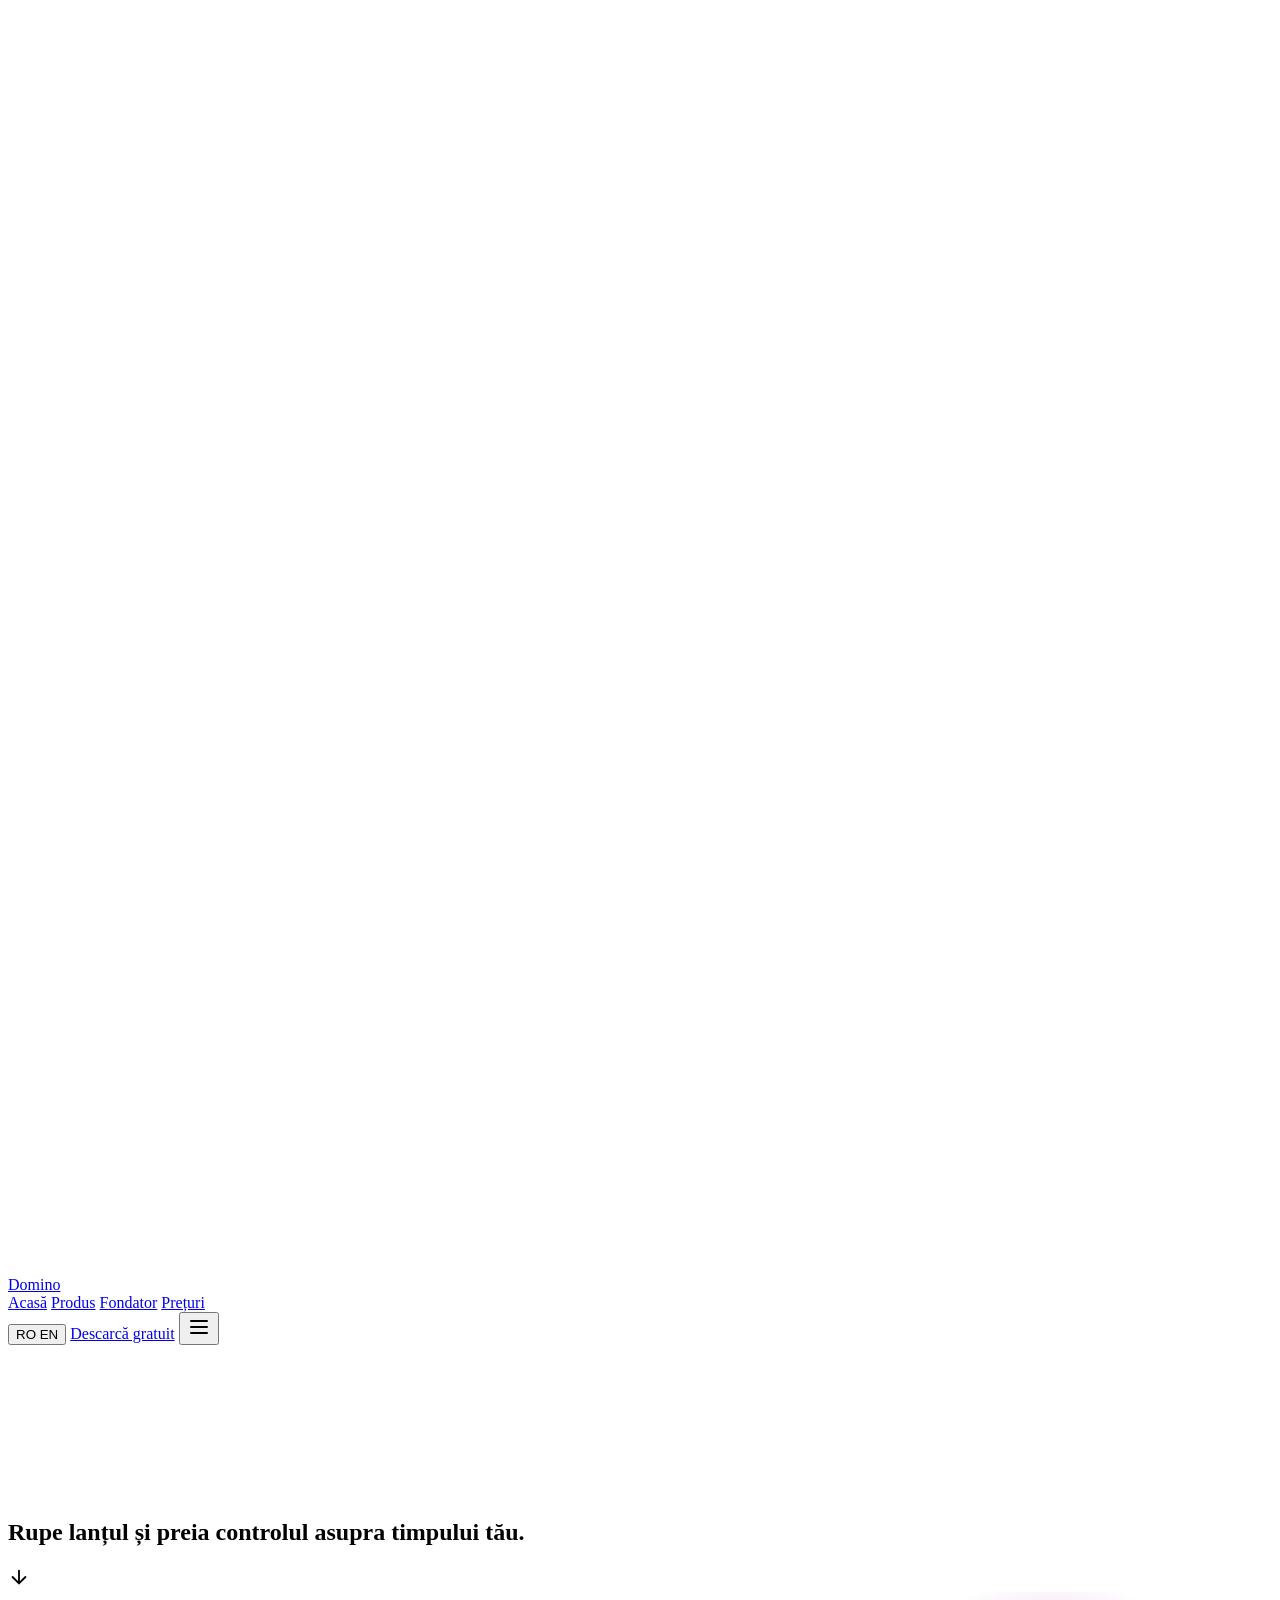
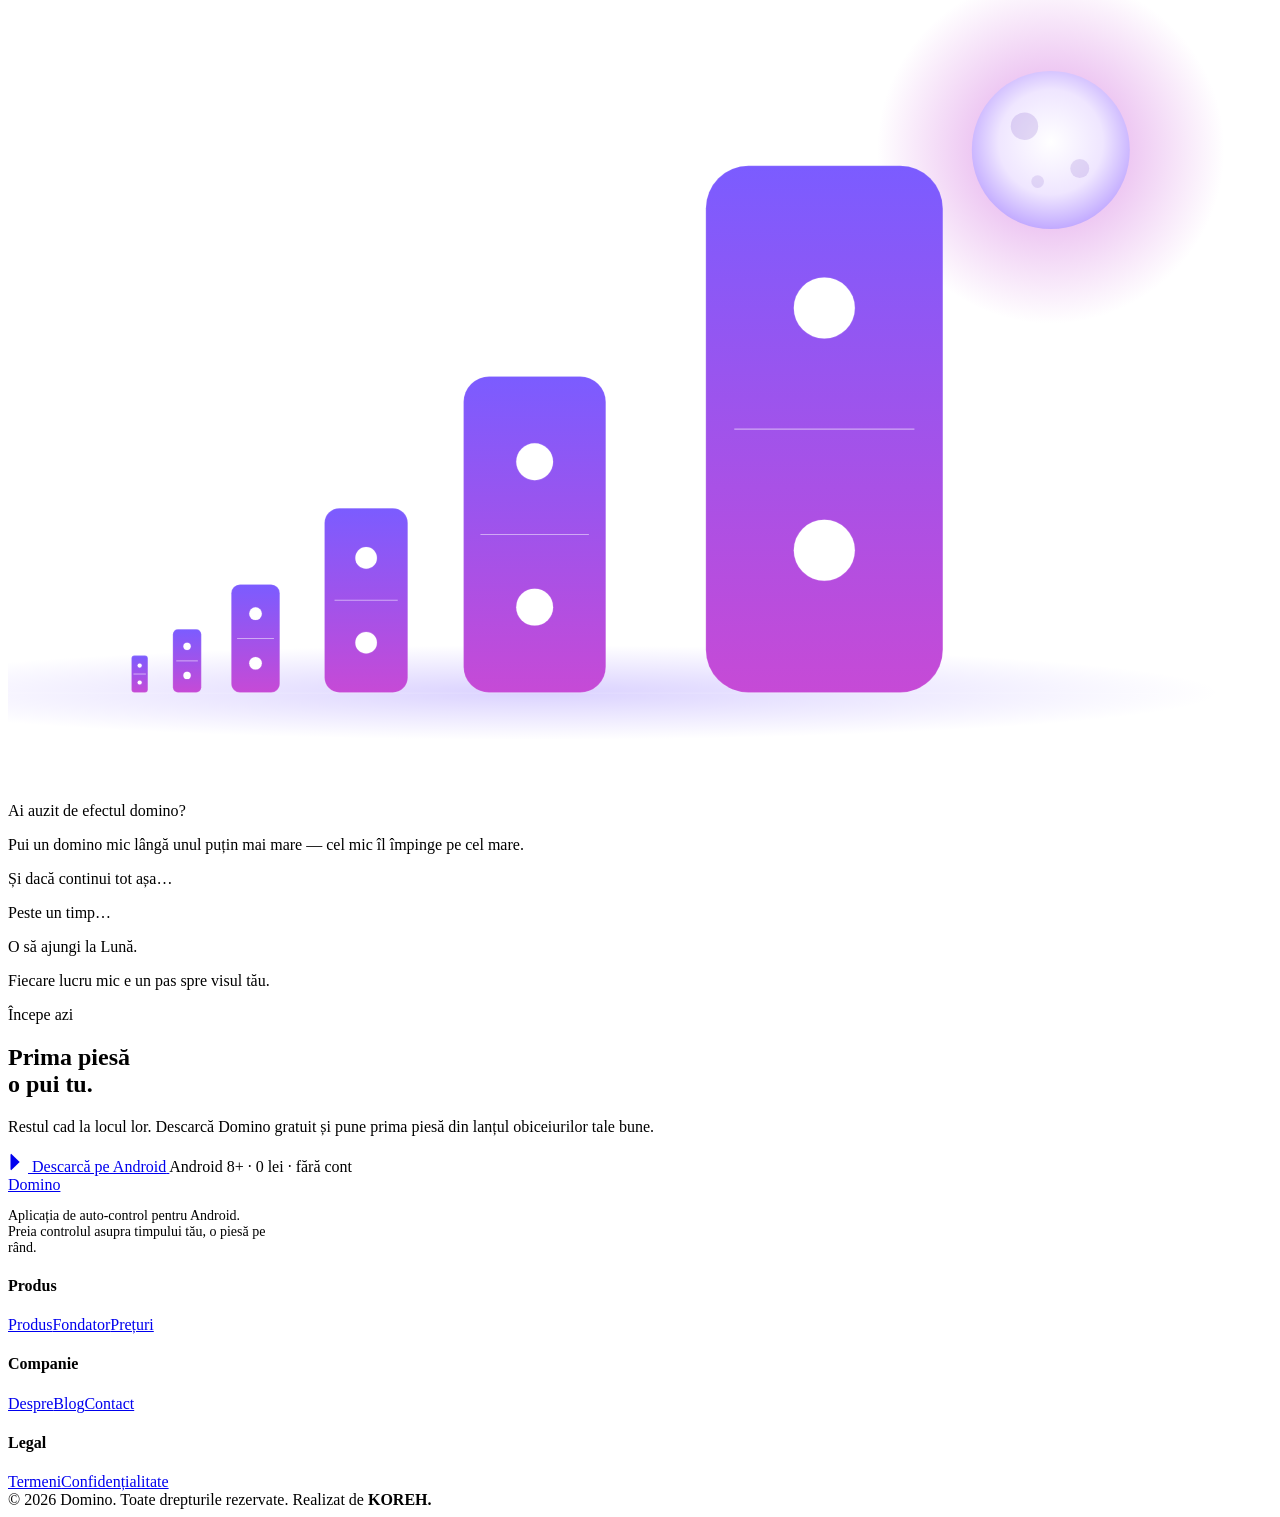
==== index.html @ 37d0e5a2 "Add files via upload" ====
<!DOCTYPE html>
<html lang="ro" class="no-js">
<head>
<meta charset="UTF-8">
<meta name="viewport" content="width=device-width, initial-scale=1.0">
<title data-i18n="home.title">Domino — Preia controlul asupra timpului tău</title>
<meta name="description" content="Domino este aplicația de auto-control pentru Android. Blochează aplicații, creează programe și construiește obiceiuri sănătoase — fără să depinzi de altcineva.">
<link rel="preconnect" href="https://fonts.googleapis.com">
<link rel="preconnect" href="https://fonts.gstatic.com" crossorigin>
<link href="https://fonts.googleapis.com/css2?family=Inter:wght@400;500;600;700;800;900&family=Space+Grotesk:wght@500;600;700&display=swap" rel="stylesheet">
<link href="https://fonts.googleapis.com/css2?family=Luckiest+Guy&display=swap" rel="stylesheet">
<link rel="stylesheet" href="assets/styles.css">
</head>
<body>

<!-- ===== PRELOADER (punctele domino → telefon) ===== -->
<div id="preloader"><svg viewBox="0 0 150 150"></svg></div>

<!-- ===== NAVBAR ===== -->
<header class="nav">
  <div class="wrap nav__inner">
    <a class="brand" href="index.html"><span class="brand__mark"></span> Domino</a>
    <nav class="nav__links" id="menu">
      <a href="index.html" class="active" data-i18n="nav.home">Acasă</a>
      <a href="produs.html" data-i18n="nav.product">Produs</a>
      <a href="fondator.html" data-i18n="nav.founder">Fondator</a>
      <a href="preturi.html" data-i18n="nav.pricing">Prețuri</a>
    </nav>
    <div class="nav__cta">
      <button class="lang-switch" data-lang="ro" aria-label="Limbă / Language">
        <span class="lang-switch__thumb"></span>
        <span class="lang-switch__opt" data-set="ro">RO</span>
        <span class="lang-switch__opt" data-set="en">EN</span>
      </button>
      <a href="preturi.html" class="btn btn--primary" data-i18n="nav.cta">Descarcă gratuit</a>
      <button class="nav__toggle" id="toggle" aria-label="Meniu">
        <svg width="24" height="24" viewBox="0 0 24 24" fill="none" stroke="currentColor" stroke-width="2" stroke-linecap="round"><path d="M4 6h16M4 12h16M4 18h16"/></svg>
      </button>
    </div>
  </div>
</header>

<main class="page-fade">

<!-- ===== HERO (clip pe tot ecranul) ===== -->
<section class="hero">
  <video class="hero-video" autoplay muted loop playsinline poster="assets/bg-poster.jpg">
    <source src="assets/bg.mp4" type="video/mp4">
  </video>
  <div class="hero-scrim"></div>
  <div class="wrap hero__grid">
    <div class="reveal">
      <h1 data-i18n="hero.h1">Rupe lanțul și <span class="accent">preia controlul</span> asupra timpului tău.</h1>
    </div>
  </div>
  <div class="hero__scroll" aria-hidden="true">
    <svg width="22" height="22" viewBox="0 0 24 24" fill="none" stroke="currentColor" stroke-width="2" stroke-linecap="round" stroke-linejoin="round"><path d="M12 5v14M19 12l-7 7-7-7"/></svg>
  </div>
</section>

<!-- ===== CINEMA — secvență cu scroll (efectul domino) ===== -->
<section class="cinema" id="cinema">
  <div class="cinema__stage">

    <!-- Ilustrația cu dominouri (zoom/pan controlat de scroll) -->
    <div class="cinema__world" id="cineWorld">
      <svg viewBox="0 0 2400 1500" preserveAspectRatio="xMidYMid slice" id="cineSvg">
        <defs>
          <linearGradient id="dg" x1="0" y1="0" x2="0" y2="1">
            <stop offset="0" stop-color="#7B5CFF"/>
            <stop offset="1" stop-color="#C64AD6"/>
          </linearGradient>
          <radialGradient id="moonG" cx="50%" cy="45%" r="60%">
            <stop offset="0" stop-color="#fff"/>
            <stop offset=".55" stop-color="#efe6ff"/>
            <stop offset="1" stop-color="#b79cff"/>
          </radialGradient>
          <radialGradient id="moonHalo" cx="50%" cy="50%" r="50%">
            <stop offset="0" stop-color="rgba(198,74,214,.55)"/>
            <stop offset="1" stop-color="rgba(198,74,214,0)"/>
          </radialGradient>
          <radialGradient id="floorG" cx="50%" cy="50%" r="50%">
            <stop offset="0" stop-color="rgba(123,92,255,.28)"/>
            <stop offset="1" stop-color="rgba(123,92,255,0)"/>
          </radialGradient>
        </defs>

        <!-- stele -->
        <g fill="#fff" opacity=".7">
          <circle cx="180" cy="180" r="3"/><circle cx="520" cy="90" r="2"/>
          <circle cx="820" cy="240" r="2.5"/><circle cx="1180" cy="120" r="2"/>
          <circle cx="1500" cy="70" r="3"/><circle cx="2180" cy="180" r="2.5"/>
          <circle cx="2320" cy="520" r="2"/><circle cx="1350" cy="330" r="2"/>
          <circle cx="90" cy="470" r="2"/><circle cx="2250" cy="820" r="2.5"/>
        </g>

        <!-- luna -->
        <circle cx="1980" cy="300" r="330" fill="url(#moonHalo)"/>
        <circle cx="1980" cy="300" r="150" fill="url(#moonG)"/>
        <circle cx="1930" cy="255" r="26" fill="rgba(150,120,210,.25)"/>
        <circle cx="2035" cy="335" r="18" fill="rgba(150,120,210,.22)"/>
        <circle cx="1955" cy="360" r="12" fill="rgba(150,120,210,.2)"/>

        <!-- podea -->
        <ellipse cx="1000" cy="1330" rx="1300" ry="90" fill="url(#floorG)"/>
        <rect x="0" y="1330" width="2400" height="3" fill="rgba(255,255,255,.10)"/>

        <!-- dominouri (mic → mare, ultimul ajunge la lună) -->
        <g class="dom" stroke="rgba(255,255,255,.14)" stroke-width="2">
          <g>
            <rect x="234.5" y="1260" width="31" height="70" rx="5.6" fill="url(#dg)"/>
            <line x1="238.2" y1="1295" x2="261.8" y2="1295" stroke="rgba(255,255,255,.5)"/>
            <circle cx="250" cy="1278.9" r="4" fill="#fff"/><circle cx="250" cy="1311.1" r="4" fill="#fff"/>
          </g>
          <g>
            <rect x="313" y="1210" width="54" height="120" rx="9.7" fill="url(#dg)"/>
            <line x1="319.5" y1="1270" x2="360.5" y2="1270" stroke="rgba(255,255,255,.5)"/>
            <circle cx="340" cy="1242.4" r="7" fill="#fff"/><circle cx="340" cy="1297.6" r="7" fill="#fff"/>
          </g>
          <g>
            <rect x="424" y="1125" width="92" height="205" rx="16.6" fill="url(#dg)"/>
            <line x1="435" y1="1227.5" x2="505" y2="1227.5" stroke="rgba(255,255,255,.5)"/>
            <circle cx="470" cy="1180.4" r="12" fill="#fff"/><circle cx="470" cy="1274.6" r="12" fill="#fff"/>
          </g>
          <g>
            <rect x="601" y="980" width="158" height="350" rx="28.4" fill="url(#dg)"/>
            <line x1="620" y1="1155" x2="740" y2="1155" stroke="rgba(255,255,255,.5)"/>
            <circle cx="680" cy="1074.5" r="20.5" fill="#fff"/><circle cx="680" cy="1235.5" r="20.5" fill="#fff"/>
          </g>
          <g>
            <rect x="865" y="730" width="270" height="600" rx="48.6" fill="url(#dg)"/>
            <line x1="897" y1="1030" x2="1103" y2="1030" stroke="rgba(255,255,255,.5)"/>
            <circle cx="1000" cy="892" r="35" fill="#fff"/><circle cx="1000" cy="1168" r="35" fill="#fff"/>
          </g>
          <g>
            <rect x="1325" y="330" width="450" height="1000" rx="81" fill="url(#dg)"/>
            <line x1="1379" y1="830" x2="1721" y2="830" stroke="rgba(255,255,255,.5)"/>
            <circle cx="1550" cy="600" r="58" fill="#fff"/><circle cx="1550" cy="1060" r="58" fill="#fff"/>
          </g>
        </g>
      </svg>
    </div>

    <!-- Replicile care apar pe rând, „în față" -->
    <div class="cine-layer" id="cineText">
      <p class="cine-line" data-scene="q" data-i18n="cine.q">Ai auzit de <span class="accent">efectul domino</span>?</p>
      <p class="cine-line cine-line--caption" data-scene="s1" data-i18n="cine.s1">Pui un domino mic lângă unul puțin mai mare — <span class="accent">cel mic îl împinge pe cel mare.</span></p>
      <p class="cine-line cine-line--caption" data-scene="s2" data-i18n="cine.s2">Și dacă <span class="accent">continui tot așa…</span></p>
      <p class="cine-line cine-line--caption" data-scene="s3" data-i18n="cine.s3">Peste un timp…</p>
      <p class="cine-line" data-scene="s4" data-i18n="cine.s4">O să ajungi la <span class="accent">Lună</span>.</p>
      <p class="cine-line" data-scene="s5" data-i18n="cine.s5">Fiecare lucru mic e un pas spre <span class="accent">visul tău.</span></p>
    </div>

  </div>
</section>

<!-- ===== CTA FINAL (finală cinematică, totul cu popup) ===== -->
<section class="cta finale" id="finale">
  <div class="finale__glow" aria-hidden="true"></div>
  <div class="finale__moon" aria-hidden="true"></div>
  <div class="wrap finale__inner">
    <span class="eyebrow pop" style="--i:0;justify-content:center" data-i18n="finale.eyebrow">Începe azi</span>
    <h2 class="pop" style="--i:1" data-i18n="finale.h2">Prima piesă<br>o pui <span class="accent">tu.</span></h2>
    <p class="lead pop" style="--i:2" data-i18n="finale.lead">Restul cad la locul lor. Descarcă Domino gratuit și pune prima piesă din lanțul obiceiurilor tale bune.</p>
    <a href="preturi.html" class="btn btn--primary btn--xl pop" style="--i:3">
      <svg width="20" height="20" viewBox="0 0 24 24" fill="currentColor"><path d="M3 20.5V3.5c0-.6.3-1 .8-1.3L14 12 3.8 21.8c-.5-.3-.8-.7-.8-1.3z"/></svg>
      <span data-i18n="finale.btn">Descarcă pe Android</span>
    </a>
    <span class="finale__note pop" style="--i:4" data-i18n="finale.note">Android 8+ · 0 lei · fără cont</span>
  </div>
</section>

</main>

<!-- ===== FOOTER ===== -->
<footer>
  <div class="wrap">
    <div class="foot__grid">
      <div>
        <a class="brand" href="index.html" style="margin-bottom:14px"><span class="brand__mark"></span> Domino</a>
        <p style="font-size:14px;max-width:260px" data-i18n="foot.tagline">Aplicația de auto-control pentru Android. Preia controlul asupra timpului tău, o piesă pe rând.</p>
      </div>
      <div><h4 data-i18n="foot.h.product">Produs</h4><a href="produs.html" data-i18n="nav.product">Produs</a><a href="fondator.html" data-i18n="nav.founder">Fondator</a><a href="preturi.html" data-i18n="nav.pricing">Prețuri</a></div>
      <div><h4 data-i18n="foot.h.company">Companie</h4><a href="fondator.html" data-i18n="foot.about">Despre</a><a href="#" data-i18n="foot.blog">Blog</a><a href="#" data-i18n="foot.contact">Contact</a></div>
      <div><h4 data-i18n="foot.h.legal">Legal</h4><a href="#" data-i18n="foot.terms">Termeni</a><a href="#" data-i18n="foot.privacy">Confidențialitate</a></div>
    </div>
    <div class="foot__bottom">
      <span data-i18n="foot.rights">© 2026 Domino. Toate drepturile rezervate.</span>
      <span data-i18n="foot.madeby">Realizat de <b style="color:var(--text)">KOREH.</b></span>
    </div>
  </div>
</footer>

<script src="assets/i18n.js"></script>
<script src="assets/main.js"></script>
</body>
</html>
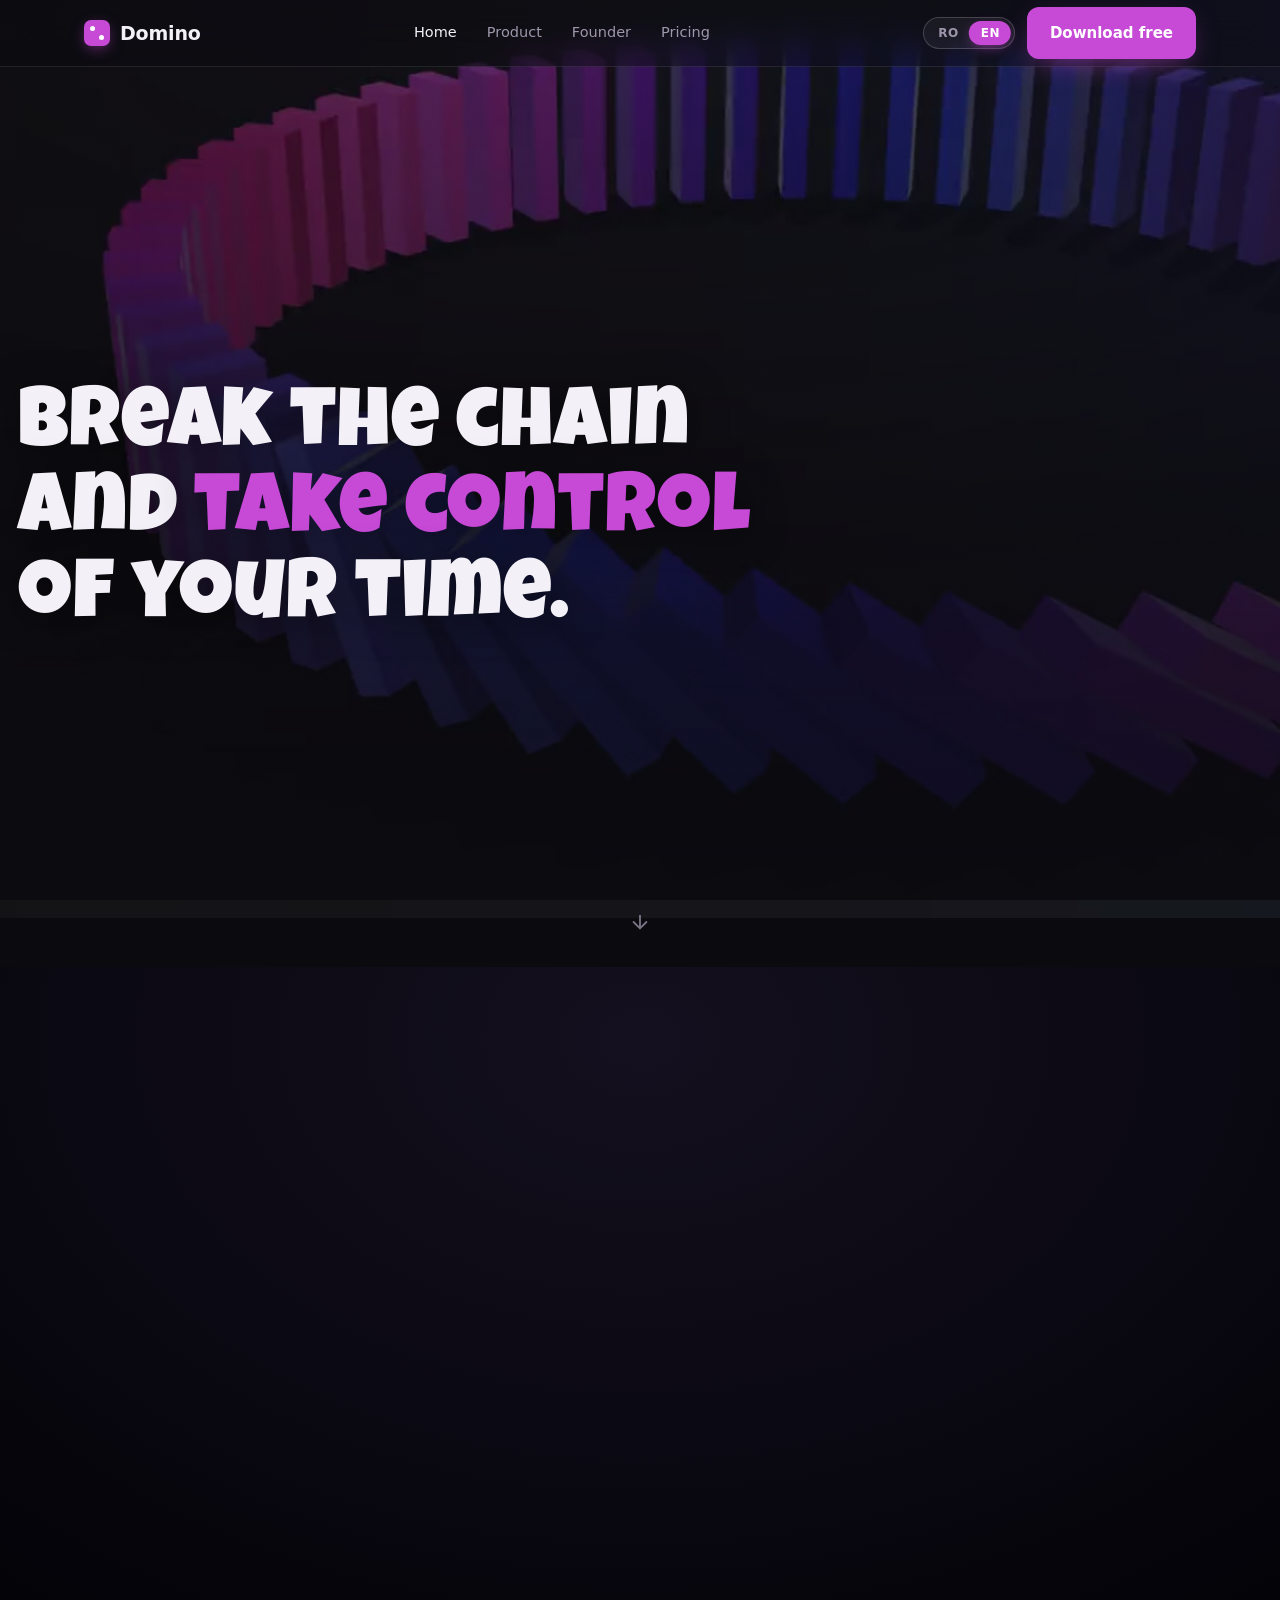
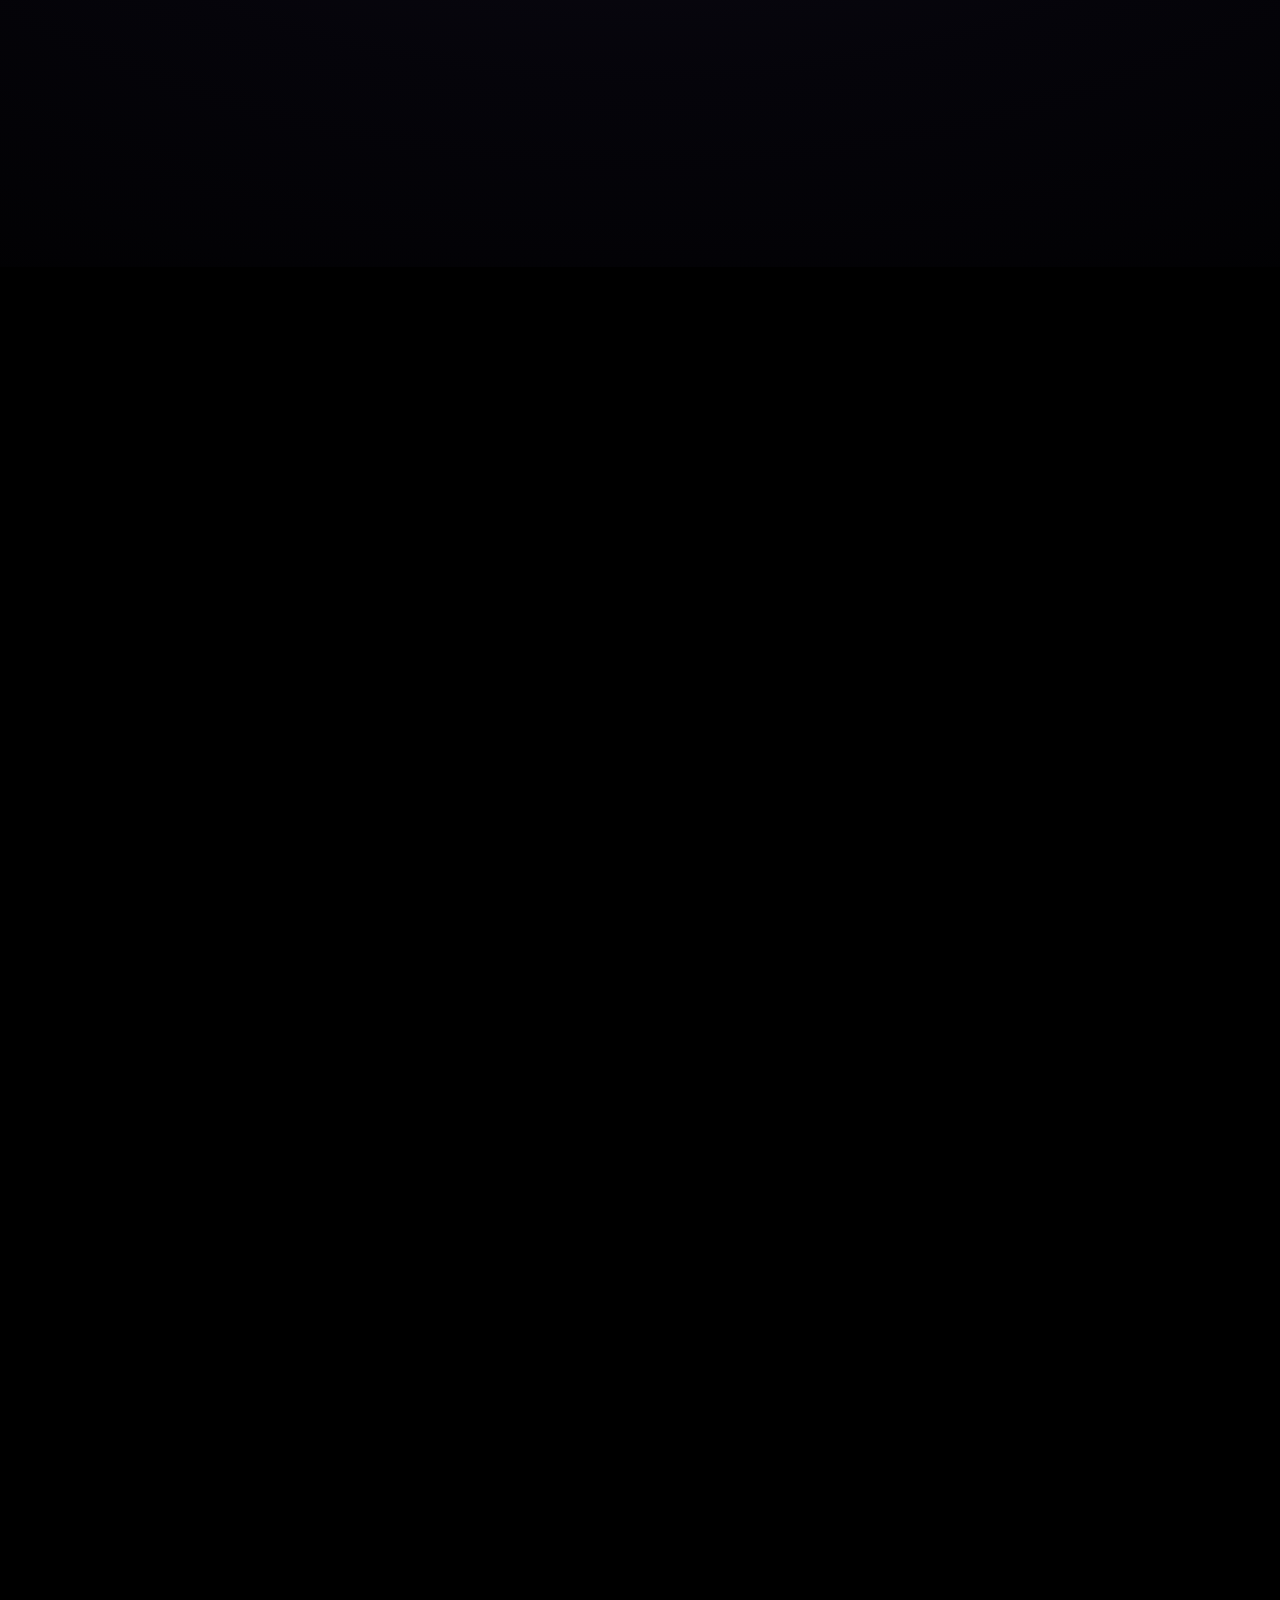
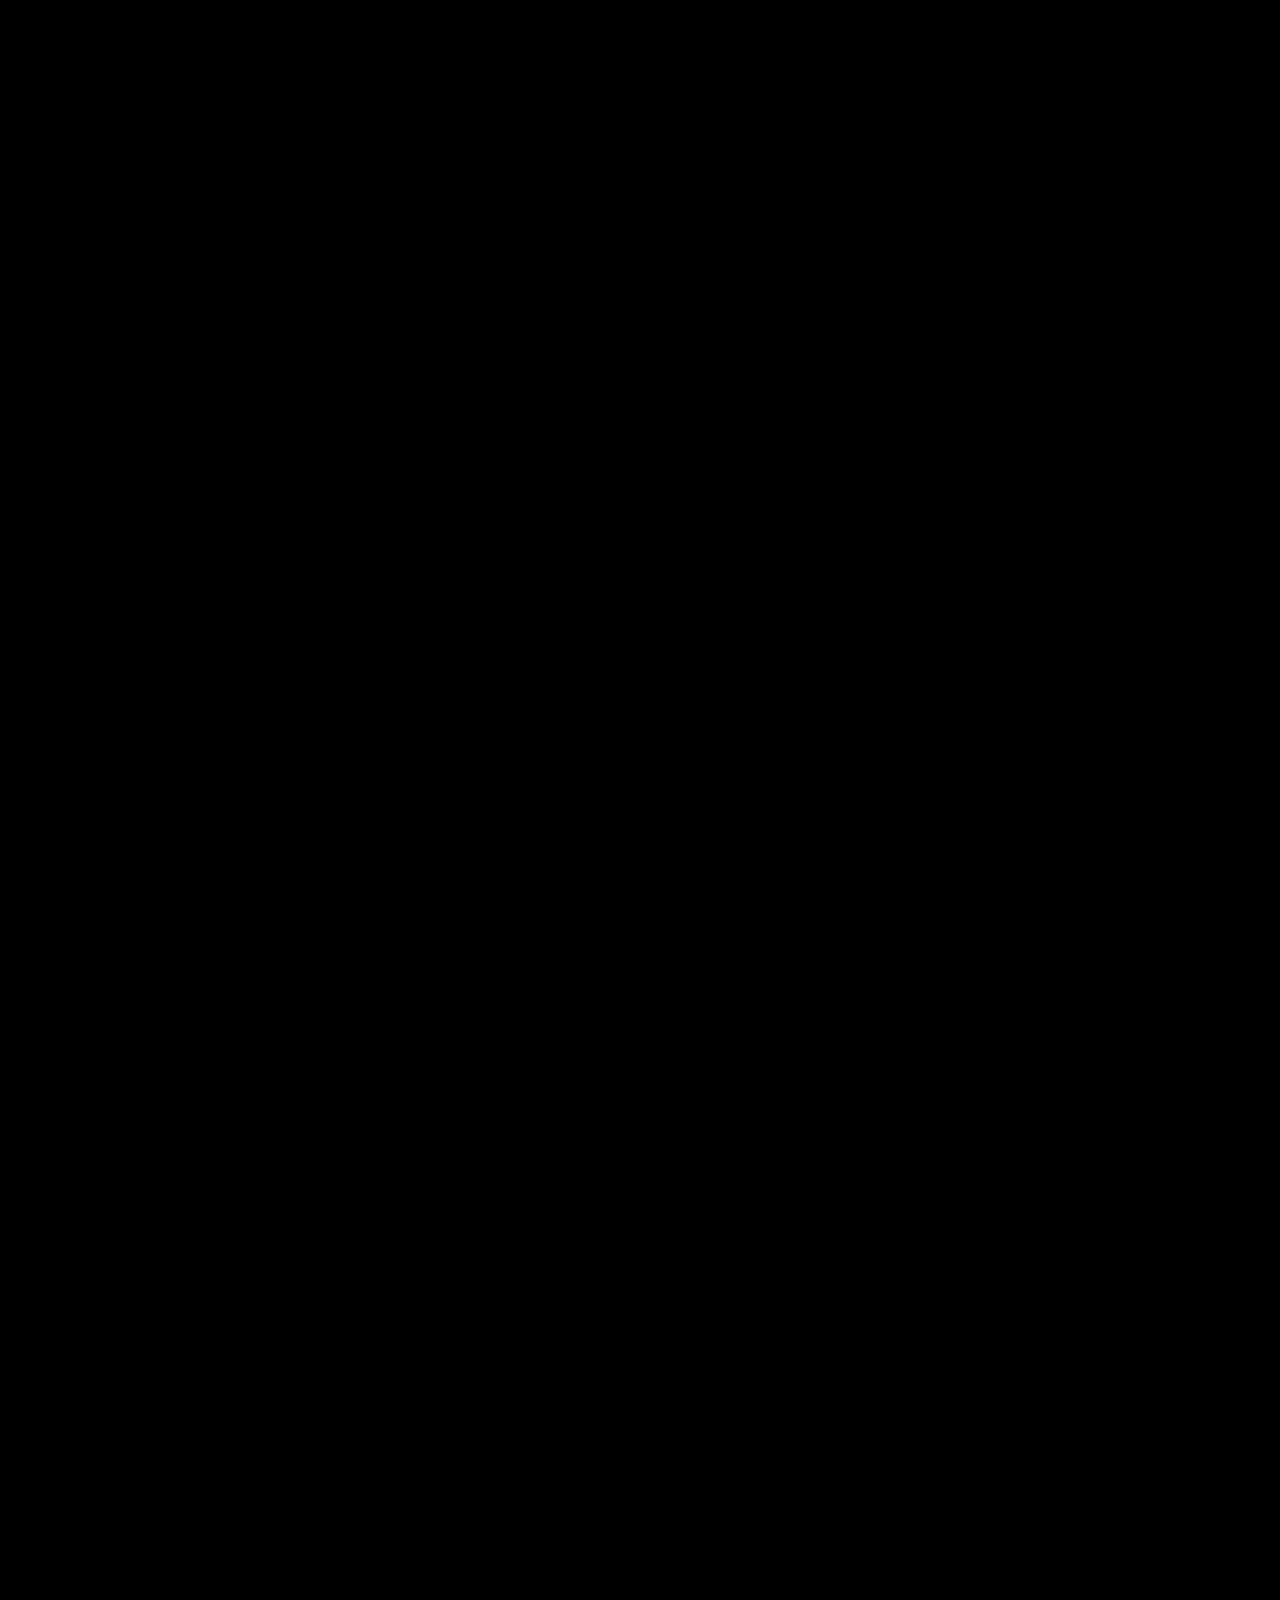
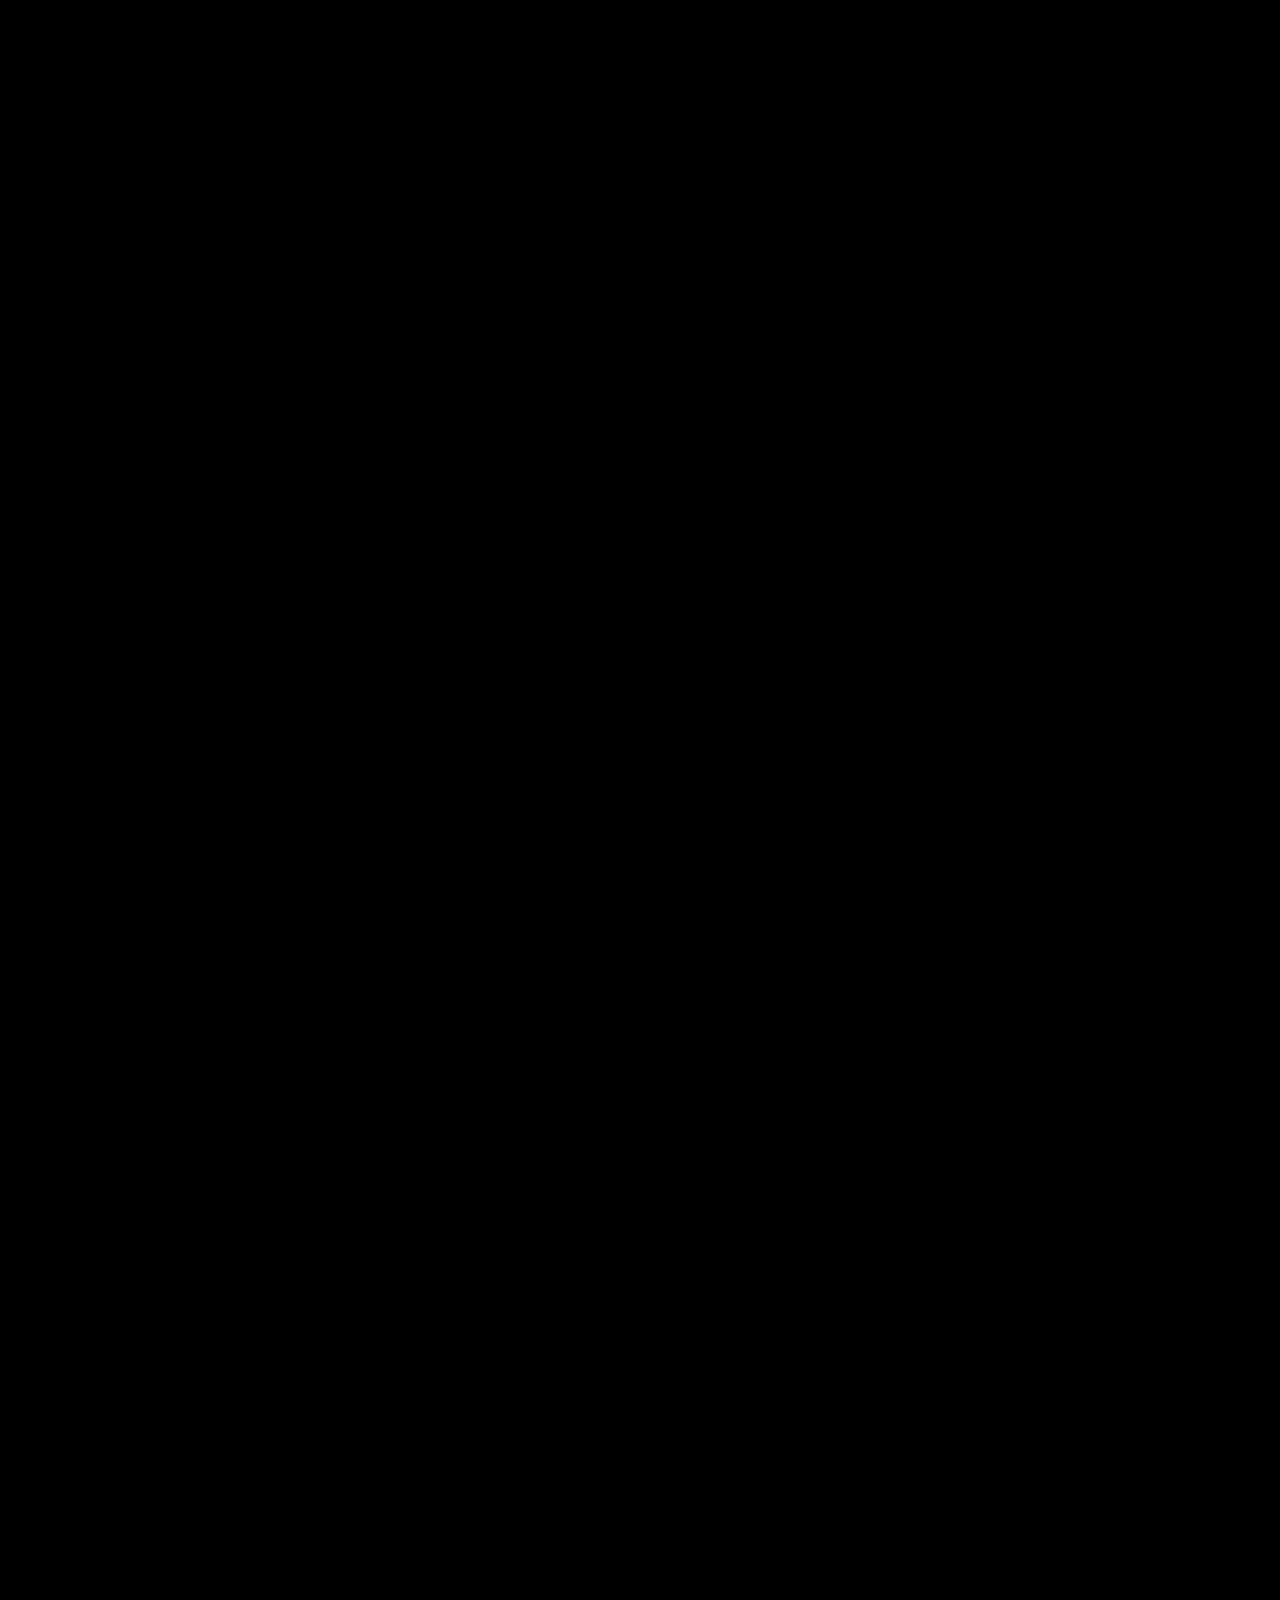
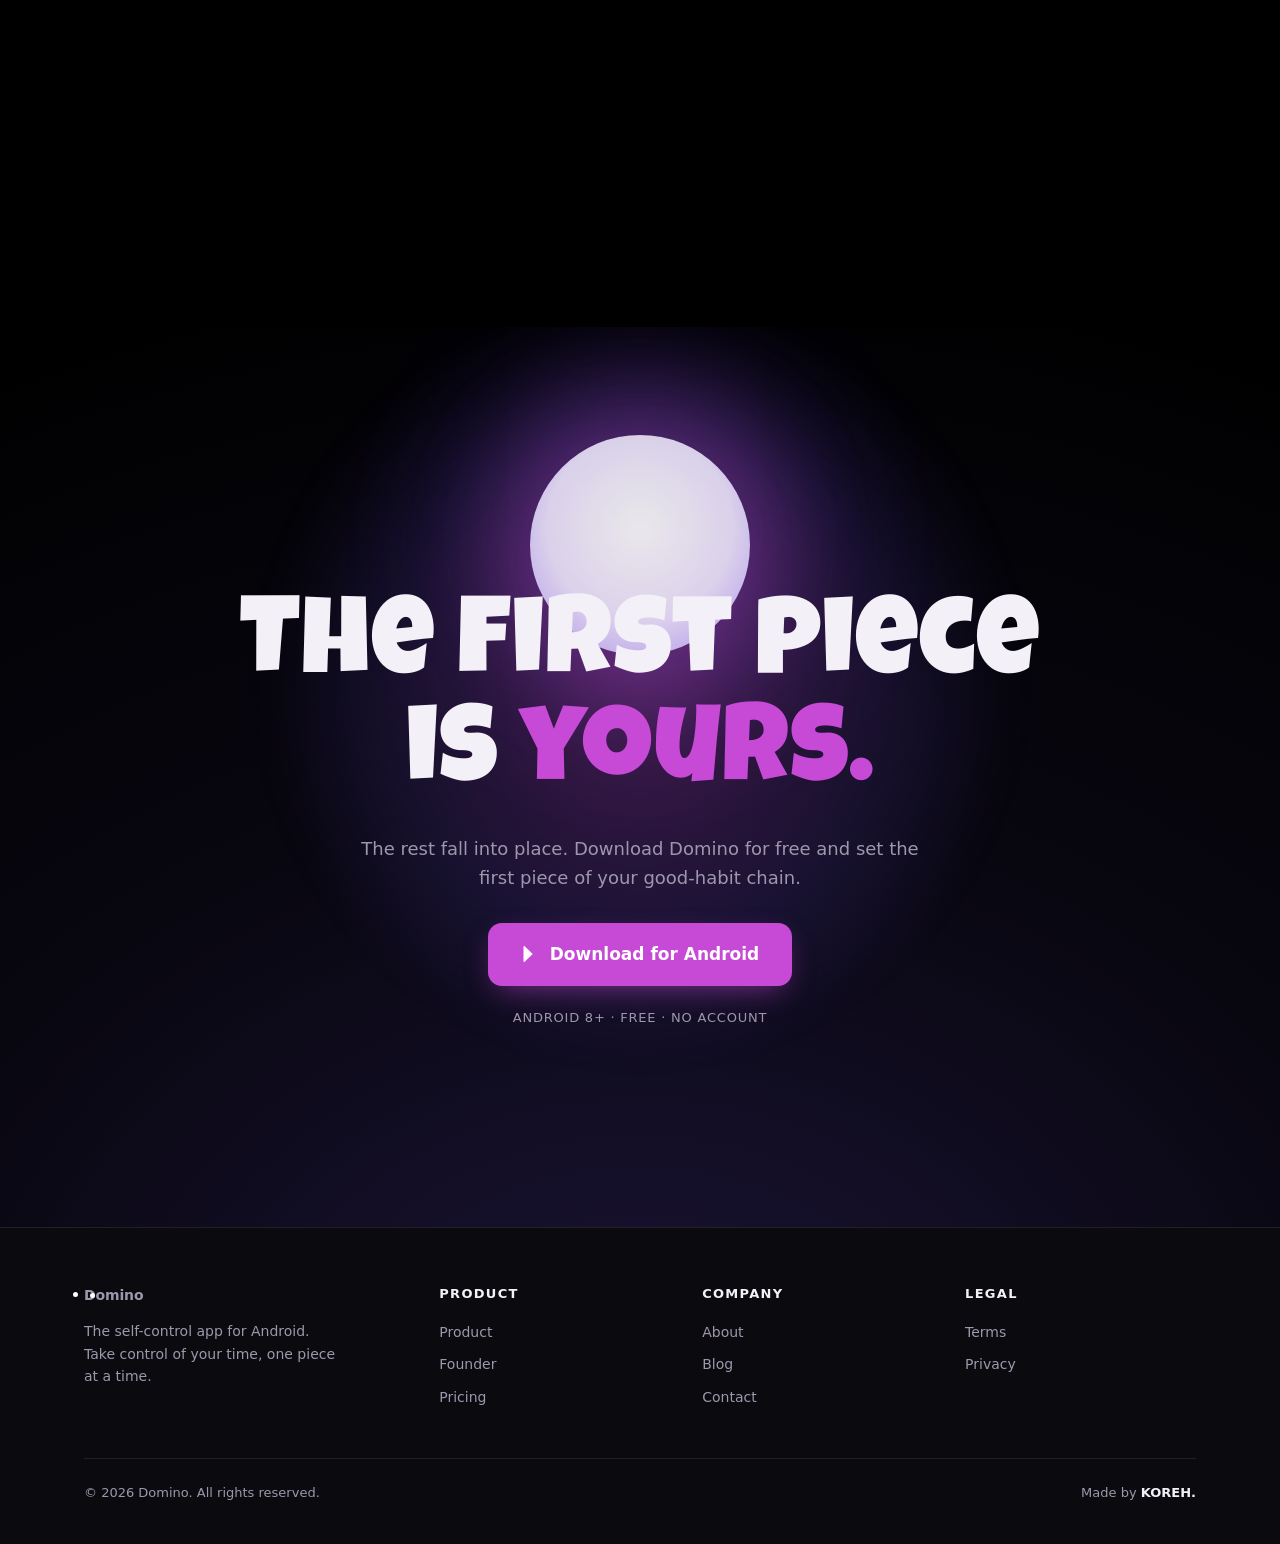
==== commit 97c070cd: "Add files via upload" ====
--- a/index.html
+++ b/index.html
@@ -9,7 +9,7 @@
 <link rel="preconnect" href="https://fonts.gstatic.com" crossorigin>
 <link href="https://fonts.googleapis.com/css2?family=Inter:wght@400;500;600;700;800;900&family=Space+Grotesk:wght@500;600;700&display=swap" rel="stylesheet">
 <link href="https://fonts.googleapis.com/css2?family=Luckiest+Guy&display=swap" rel="stylesheet">
-<link rel="stylesheet" href="assets/styles.css">
+<link rel="stylesheet" href="styles.css">
 </head>
 <body>
 
@@ -44,8 +44,8 @@
 
 <!-- ===== HERO (clip pe tot ecranul) ===== -->
 <section class="hero">
-  <video class="hero-video" autoplay muted loop playsinline poster="assets/bg-poster.jpg">
-    <source src="assets/bg.mp4" type="video/mp4">
+  <video class="hero-video" autoplay muted loop playsinline poster="bg-poster.jpg">
+    <source src="bg.mp4" type="video/mp4">
   </video>
   <div class="hero-scrim"></div>
   <div class="wrap hero__grid">
@@ -191,7 +191,7 @@
   </div>
 </footer>
 
-<script src="assets/i18n.js"></script>
-<script src="assets/main.js"></script>
+<script src="i18n.js"></script>
+<script src="main.js"></script>
 </body>
 </html>
--- a/styles.css
+++ b/styles.css
@@ -0,0 +1,430 @@
+/* ============================================================
+   DOMINO — stiluri partajate (toate paginile)
+   Culorile sunt extrase din videoclipul de fundal:
+   negru #0B0A0F + domino albastru→violet→magenta.
+   Modifică brandul dintr-un singur loc: blocul :root de mai jos.
+   ============================================================ */
+:root{
+  --font:        "Inter", system-ui, -apple-system, sans-serif;
+  --font-display:"Space Grotesk", var(--font);
+  --font-big:    "Luckiest Guy", "Space Grotesk", var(--font); /* titluri mari */
+
+  --bg:        #0B0A0F;
+  --bg-2:      rgba(20,17,25,0.55);   /* panouri „glass” peste video */
+  --bg-3:      rgba(28,24,38,0.62);
+  --line:      rgba(255,255,255,0.09);
+  --line-hi:   rgba(255,255,255,0.18);
+  --text:      #F3F1F7;
+  --muted:     #9E97AC;
+  --accent:    #C64AD6;   /* magenta (din video) — ACCENT UNIC */
+  --accent-2:  #6A4BEA;   /* indigo (din video) — doar glow-uri  */
+  --accent-ink:#FFFFFF;
+
+  --radius:    18px;
+  --radius-sm: 12px;
+  --maxw:      1160px;
+}
+
+*{margin:0;padding:0;box-sizing:border-box}
+html{scroll-behavior:smooth}
+body{
+  font-family:var(--font);
+  background:var(--bg);
+  color:var(--text);
+  line-height:1.6;
+  -webkit-font-smoothing:antialiased;
+  overflow-x:hidden;
+}
+img{max-width:100%;display:block}
+a{color:inherit;text-decoration:none}
+.accent{color:var(--accent)}
+h1,h2,h3{font-family:var(--font-display);line-height:1.09;letter-spacing:-0.02em;font-weight:700}
+/* Titluri mari — Luckiest Guy */
+h1,h2{font-family:var(--font-big);font-weight:400;line-height:1.02;letter-spacing:0.01em}
+
+/* ---- Video de fundal (fix, pe tot site-ul) ---- */
+.bg-video{
+  position:fixed;inset:0;width:100%;height:100%;
+  object-fit:cover;z-index:-2;opacity:.62;
+  /* mută inelul de domino spre dreapta-jos */
+  transform:translate(10%,8%) scale(1.24);
+}
+.bg-scrim{
+  position:fixed;inset:0;z-index:-1;pointer-events:none;
+  background:
+    radial-gradient(120% 90% at 50% 0%, rgba(11,10,15,0.12), rgba(11,10,15,0.58) 75%),
+    linear-gradient(180deg, rgba(11,10,15,0.30), rgba(11,10,15,0.52));
+}
+
+.wrap{max-width:var(--maxw);margin:0 auto;padding:0 24px}
+.eyebrow{
+  display:inline-flex;align-items:center;gap:8px;
+  font-size:12.5px;font-weight:600;letter-spacing:0.14em;text-transform:uppercase;color:var(--accent);
+}
+.eyebrow::before{content:"";width:22px;height:1px;background:var(--accent);opacity:.6}
+.lead{color:var(--muted);font-size:clamp(15px,2vw,18px);max-width:620px}
+
+/* Butoane */
+.btn{
+  display:inline-flex;align-items:center;justify-content:center;gap:9px;
+  font-weight:600;font-size:15px;padding:13px 22px;border-radius:12px;
+  transition:transform .15s ease, background .2s ease, border-color .2s ease;
+  cursor:pointer;border:1px solid transparent;white-space:nowrap;
+}
+.btn:hover{transform:translateY(-2px)}
+.btn--primary{background:var(--accent);color:var(--accent-ink);box-shadow:0 10px 30px -10px rgba(198,74,214,.6)}
+.btn--primary:hover{background:#d45ce3}
+.btn--ghost{background:rgba(255,255,255,0.03);color:var(--text);border-color:var(--line-hi)}
+.btn--ghost:hover{border-color:var(--text)}
+
+/* ---- NAVBAR (semitransparent) ---- */
+header.nav{
+  position:sticky;top:0;z-index:50;
+  backdrop-filter:blur(16px);-webkit-backdrop-filter:blur(16px);
+  background:rgba(11,10,15,0.35);
+  border-bottom:1px solid var(--line);
+}
+.nav__inner{display:flex;align-items:center;justify-content:space-between;height:66px}
+.brand{display:flex;align-items:center;gap:10px;font-family:var(--font-display);font-weight:700;font-size:19px;letter-spacing:-0.01em}
+.brand__mark{
+  width:26px;height:26px;border-radius:7px;background:var(--accent);position:relative;flex:none;
+  box-shadow:0 4px 16px -4px rgba(198,74,214,.7);
+}
+.brand__mark::before,.brand__mark::after{content:"";position:absolute;width:5px;height:5px;border-radius:50%;background:#fff}
+.brand__mark::before{top:6px;left:6px}
+.brand__mark::after{bottom:6px;right:6px}
+.nav__links{display:flex;align-items:center;gap:30px}
+.nav__links a{font-size:14.5px;color:var(--muted);transition:color .2s}
+.nav__links a:hover,.nav__links a.active{color:var(--text)}
+.nav__cta{display:flex;align-items:center;gap:12px}
+.nav__toggle{display:none;background:none;border:0;color:var(--text);cursor:pointer;padding:6px}
+
+/* ---- Slider limbă RO / EN ---- */
+.lang-switch{
+  position:relative;display:inline-flex;align-items:center;
+  background:rgba(255,255,255,0.05);border:1px solid var(--line-hi);
+  border-radius:99px;padding:3px;cursor:pointer;user-select:none;
+  font-family:var(--font-display);font-weight:600;font-size:12px;letter-spacing:.04em;
+}
+.lang-switch__opt{
+  position:relative;z-index:1;padding:5px 11px;border-radius:99px;color:var(--muted);
+  transition:color .25s ease;
+}
+.lang-switch[data-lang="ro"] .lang-switch__opt[data-set="ro"],
+.lang-switch[data-lang="en"] .lang-switch__opt[data-set="en"]{color:#fff}
+.lang-switch__thumb{
+  position:absolute;top:3px;bottom:3px;left:3px;width:calc(50% - 3px);
+  border-radius:99px;background:var(--accent);
+  box-shadow:0 4px 14px -4px rgba(198,74,214,.7);
+  transition:transform .28s cubic-bezier(.4,0,.2,1);
+}
+.lang-switch[data-lang="en"] .lang-switch__thumb{transform:translateX(100%)}
+
+/* ---- HERO (clip pe tot ecranul, rămâne fix în spate) ---- */
+.hero{
+  position:relative;min-height:100svh;display:flex;align-items:center;
+  padding:clamp(56px,10vw,110px) 0 90px;overflow:hidden;
+}
+/* Clipul: fix pe tot ecranul, doar în spatele hero-ului.
+   Panoul de mai jos îl acoperă complet → „rămâne în hero". */
+.hero-video{
+  position:fixed;inset:0;width:100%;height:100%;
+  object-fit:cover;z-index:-2;will-change:transform;
+}
+.hero-scrim{
+  position:fixed;inset:0;z-index:-1;pointer-events:none;
+  background:
+    radial-gradient(120% 90% at 50% 0%, rgba(11,10,15,0.22), rgba(11,10,15,0.62) 78%),
+    linear-gradient(180deg, rgba(11,10,15,0.32), rgba(11,10,15,0.72));
+}
+.hero__grid{display:block;max-width:820px;margin-left:-6px;position:relative;z-index:1}
+.hero h1{font-size:clamp(44px,7.4vw,84px);margin:0 0 24px;max-width:16ch;
+  text-shadow:0 6px 40px rgba(0,0,0,.45)}
+.hero__actions{display:flex;gap:14px;flex-wrap:wrap;margin-top:8px}
+/* Săgeata „scroll" din josul hero-ului */
+.hero__scroll{
+  position:absolute;left:50%;bottom:26px;transform:translateX(-50%);
+  color:var(--muted);opacity:.75;z-index:1;animation:heroBob 1.8s ease-in-out infinite;
+}
+@keyframes heroBob{0%,100%{transform:translate(-50%,0)}50%{transform:translate(-50%,8px)}}
+
+/* Mockup telefon + slot video */
+.phone{
+  justify-self:center;width:290px;max-width:100%;
+  border:10px solid #17151d;border-radius:40px;background:#000;
+  box-shadow:0 40px 90px -30px rgba(0,0,0,.85), 0 0 0 1px var(--line);
+  position:relative;overflow:hidden;aspect-ratio:9/19.5;
+}
+.video-slot{
+  position:absolute;inset:0;display:flex;flex-direction:column;
+  align-items:center;justify-content:center;gap:14px;text-align:center;padding:24px;
+  background:linear-gradient(160deg,rgba(198,74,214,0.14),transparent 45%),linear-gradient(320deg,rgba(106,75,234,0.16),transparent 40%),#0e0c14;
+  color:var(--muted);
+}
+.video-slot .play,.scard__video .play{
+  width:60px;height:60px;border-radius:50%;flex:none;background:var(--accent);color:#fff;
+  display:flex;align-items:center;justify-content:center;box-shadow:0 10px 30px -8px rgba(198,74,214,.65);
+}
+.video-slot small,.scard__video small{font-size:11.5px;letter-spacing:.04em;max-width:190px}
+
+/* ---- CINEMA (secvență cu scroll: efectul domino) ----
+   Ecran negru: acoperă clipul din hero. Obiectele „sar" în față
+   pe rând, iar ilustrația cu dominouri se rotește prin zoom/pan. */
+.cinema{position:relative;z-index:3;background:#000;height:640vh}
+.cinema__stage{
+  position:sticky;top:0;height:100vh;overflow:hidden;
+  display:flex;align-items:center;justify-content:center;
+  background:radial-gradient(120% 120% at 50% 8%, #14101f 0%, #05040a 60%, #000 100%);
+}
+.cinema__world{position:absolute;inset:0;opacity:0;will-change:opacity}
+.cinema__world svg{width:100%;height:100%;display:block}
+
+.cine-layer{position:absolute;inset:0;pointer-events:none}
+.cine-line{
+  position:absolute;left:50%;top:50%;
+  transform:translate(-50%,-50%);
+  width:min(90vw,1000px);margin:0;text-align:center;
+  font-family:var(--font-big);font-weight:400;line-height:1.06;letter-spacing:.012em;
+  font-size:clamp(34px,6.4vw,88px);color:var(--text);
+  text-shadow:0 10px 70px rgba(0,0,0,.7);opacity:0;
+  will-change:transform,opacity;
+}
+.cine-line .accent{color:var(--accent)}
+.cine-line--caption{
+  top:78%;width:min(92vw,1120px);
+  font-size:clamp(22px,3.4vw,44px);line-height:1.18;
+}
+
+/* În timpul „cinema", bara de sus și săgeata dispar (ecran gol) */
+body.cinema-active .nav{opacity:0;pointer-events:none;transform:translateY(-100%)}
+.nav{transition:opacity .5s ease, transform .5s ease}
+body.cinema-active .hero__scroll{opacity:0}
+
+@media (prefers-reduced-motion: reduce){
+  .cinema{height:auto}
+  .cinema__stage{position:relative;height:auto;padding:80px 0;display:block}
+  .cinema__world{position:relative;opacity:1;height:70vh}
+  .cine-line{position:relative;top:auto;left:auto;transform:none;opacity:1;margin:40px auto}
+  .cine-line--caption{top:auto}
+}
+
+/* ---- SECȚIUNI ---- */
+.section{padding:clamp(64px,10vw,120px) 0}
+.section--panel{background:rgba(15,13,20,0.5);border-top:1px solid var(--line);border-bottom:1px solid var(--line)}
+.section__head{max-width:680px;margin-bottom:52px}
+.section__head--center{margin-left:auto;margin-right:auto;text-align:center}
+.section__head--center .eyebrow{justify-content:center}
+.section__head h2{font-size:clamp(28px,4.4vw,44px);margin:16px 0 16px}
+
+/* Features */
+.features{display:grid;grid-template-columns:repeat(3,1fr);gap:20px}
+.fcard{background:var(--bg-2);backdrop-filter:blur(6px);border:1px solid var(--line);border-radius:var(--radius);padding:28px;transition:transform .2s ease,border-color .2s ease}
+.fcard:hover{transform:translateY(-4px);border-color:var(--line-hi)}
+.fcard__icon{width:46px;height:46px;border-radius:12px;display:flex;align-items:center;justify-content:center;background:rgba(198,74,214,0.14);color:var(--accent);margin-bottom:18px}
+.fcard h3{font-size:19px;margin-bottom:8px}
+.fcard p{color:var(--muted);font-size:14.5px}
+
+/* Steps */
+.steps{display:grid;grid-template-columns:repeat(3,1fr);gap:24px;counter-reset:step}
+.step{position:relative;padding-top:20px}
+.step::before{counter-increment:step;content:"0" counter(step);font-family:var(--font-display);font-size:15px;font-weight:700;color:var(--accent);border:1px solid var(--line-hi);border-radius:8px;padding:4px 9px}
+.step h3{font-size:19px;margin:18px 0 8px}
+.step p{color:var(--muted);font-size:14.5px}
+
+/* Showcase */
+.showcase{display:grid;grid-template-columns:repeat(2,1fr);gap:22px}
+.scard{background:var(--bg-2);backdrop-filter:blur(6px);border:1px solid var(--line);border-radius:var(--radius);overflow:hidden;display:flex;flex-direction:column}
+.scard__video{aspect-ratio:16/10;position:relative;background:linear-gradient(160deg,rgba(106,75,234,0.16),transparent 50%),linear-gradient(320deg,rgba(198,74,214,0.14),transparent 45%),#100d17;display:flex;align-items:center;justify-content:center;flex-direction:column;gap:10px;color:var(--muted)}
+.scard__body{padding:24px}
+.scard__body h3{font-size:20px;margin-bottom:8px}
+.scard__body p{color:var(--muted);font-size:14.5px}
+
+/* Bandă */
+.band__grid{display:grid;grid-template-columns:1fr 1fr;gap:48px;align-items:center}
+.band__grid ul{list-style:none;display:grid;gap:14px;margin-top:24px}
+.band__grid li{display:flex;gap:12px;align-items:flex-start;font-size:15px;color:var(--muted)}
+.band__grid li b{color:var(--text);font-weight:600}
+.check{flex:none;width:22px;height:22px;border-radius:50%;background:rgba(198,74,214,.16);color:var(--accent);display:flex;align-items:center;justify-content:center;margin-top:1px}
+
+/* Prețuri */
+.pricing{display:grid;grid-template-columns:repeat(2,1fr);gap:22px;max-width:820px;margin:0 auto}
+.pcard{background:var(--bg-2);backdrop-filter:blur(6px);border:1px solid var(--line);border-radius:var(--radius);padding:32px;display:flex;flex-direction:column}
+.pcard.hi{border-color:var(--accent);background:linear-gradient(180deg,rgba(198,74,214,0.08),transparent),var(--bg-3)}
+.pcard__badge{align-self:flex-start;font-size:11.5px;font-weight:700;letter-spacing:.06em;text-transform:uppercase;color:#fff;background:var(--accent);border-radius:99px;padding:4px 11px;margin-bottom:16px}
+.pcard__name{font-family:var(--font-display);font-weight:600;font-size:15px;color:var(--muted);text-transform:uppercase;letter-spacing:.08em}
+.pcard__price{font-family:var(--font-display);font-size:44px;font-weight:700;margin:8px 0 4px}
+.pcard__price small{font-size:15px;font-weight:500;color:var(--muted)}
+.pcard ul{list-style:none;display:grid;gap:12px;margin:22px 0 26px}
+.pcard li{display:flex;gap:10px;font-size:14.5px;color:var(--muted)}
+.pcard li svg{color:var(--accent);flex:none;margin-top:3px}
+.pcard .btn{margin-top:auto;width:100%}
+
+/* FAQ */
+.faq{max-width:760px;margin:0 auto;display:grid;gap:12px}
+.qa{border:1px solid var(--line);border-radius:var(--radius-sm);background:var(--bg-2);backdrop-filter:blur(6px);overflow:hidden}
+.qa summary{list-style:none;cursor:pointer;padding:20px 22px;font-weight:600;font-size:16px;display:flex;justify-content:space-between;align-items:center;gap:16px}
+.qa summary::-webkit-details-marker{display:none}
+.qa summary::after{content:"+";font-size:22px;color:var(--accent);transition:transform .2s}
+.qa[open] summary::after{transform:rotate(45deg)}
+.qa p{padding:0 22px 22px;color:var(--muted);font-size:14.5px}
+
+/* CTA final */
+.cta{position:relative;z-index:3;text-align:center;padding:clamp(60px,9vw,110px) 24px;background:var(--bg) radial-gradient(circle at 50% 0%,rgba(198,74,214,0.14),transparent 55%)}
+.cta h2{font-size:clamp(30px,5vw,52px);max-width:720px;margin:14px auto 20px}
+
+/* ---- FINALĂ CINEMATICĂ (scoped: .cta.finale) ---- */
+.cta.finale{
+  min-height:100vh;display:flex;align-items:center;justify-content:center;
+  overflow:hidden;padding:0;
+  background:radial-gradient(120% 130% at 50% 118%, #1b1436 0%, #08060f 52%, #000 100%);
+}
+.finale__glow{
+  position:absolute;left:50%;top:-6%;transform:translateX(-50%);
+  width:min(86vw,820px);aspect-ratio:1;border-radius:50%;pointer-events:none;
+  background:radial-gradient(circle,rgba(198,74,214,.30),rgba(123,92,255,.12) 45%,transparent 66%);
+  filter:blur(14px);
+}
+.finale__moon{
+  position:absolute;left:50%;top:12%;transform:translateX(-50%);
+  width:clamp(120px,20vw,220px);aspect-ratio:1;border-radius:50%;pointer-events:none;
+  background:radial-gradient(circle at 50% 42%, #fff, #efe6ff 55%, #b79cff 100%);
+  box-shadow:0 0 90px 30px rgba(198,74,214,.35), 0 0 160px 60px rgba(123,92,255,.22);
+  opacity:.9;
+}
+.finale__inner{
+  position:relative;z-index:1;display:flex;flex-direction:column;align-items:center;
+  gap:22px;padding:150px 24px 120px;text-align:center;
+}
+.finale h2{font-size:clamp(46px,8.6vw,112px);line-height:.98;margin:0;max-width:none}
+.finale h2 .accent{color:var(--accent)}
+.finale .lead{margin:0 auto;max-width:560px}
+.finale__note{font-size:13px;letter-spacing:.06em;color:var(--muted);text-transform:uppercase}
+.btn--xl{font-size:17px;padding:17px 32px;border-radius:14px;margin-top:8px}
+
+/* Footer */
+footer{position:relative;z-index:2;border-top:1px solid var(--line);padding:56px 0 40px;color:var(--muted);background:var(--bg)}
+.foot__grid{display:grid;grid-template-columns:1.4fr 1fr 1fr 1fr;gap:32px;margin-bottom:40px}
+.foot__grid h4{font-size:13px;text-transform:uppercase;letter-spacing:.1em;color:var(--text);margin-bottom:16px}
+.foot__grid a{display:block;font-size:14px;color:var(--muted);margin-bottom:10px;transition:color .2s}
+.foot__grid a:hover{color:var(--text)}
+.foot__bottom{display:flex;justify-content:space-between;align-items:center;border-top:1px solid var(--line);padding-top:24px;font-size:13px;flex-wrap:wrap;gap:12px}
+
+/* Reveal la scroll */
+.reveal{opacity:0;transform:translateY(22px);transition:opacity .7s ease,transform .7s ease}
+.reveal.in{opacity:1;transform:none}
+
+/* ============================================================
+   PRELOADER — punctele domino se rotesc, se opresc, devin telefon
+   ============================================================ */
+#preloader{
+  position:fixed;inset:0;z-index:9999;display:flex;align-items:center;justify-content:center;
+  background:#0B0A0F;transition:opacity .9s ease, visibility .9s ease;
+}
+#preloader.done{opacity:0;visibility:hidden}
+#preloader svg{width:150px;height:150px;overflow:visible}
+#preloader .pl-dot{transform-box:fill-box;transform-origin:center}
+/* glow discret sub puncte */
+#preloader::after{
+  content:"";position:absolute;width:280px;height:280px;border-radius:50%;
+  background:radial-gradient(circle,rgba(198,74,214,0.18),transparent 65%);filter:blur(8px);
+}
+/* Fade-in pagină după preloader */
+.page-fade{opacity:0;transform:translateY(10px) scale(.995);transition:opacity 1s ease,transform 1s ease}
+.page-fade.in{opacity:1;transform:none}
+/* Fallback fără JS: ascunde preloaderul oricum */
+.no-js #preloader{display:none}
+.no-js .page-fade{opacity:1;transform:none}
+
+/* ============================================================
+   SUBPAGINI CINEMATICE (Produs, Prețuri, Fondator)
+   ============================================================ */
+/* Erou de pagină: negru cinematic + glow */
+.phero{
+  position:relative;text-align:center;overflow:hidden;
+  padding:clamp(120px,17vh,180px) 0 clamp(50px,8vw,80px);
+}
+.phero::before{
+  content:"";position:absolute;left:50%;top:-8%;transform:translateX(-50%);
+  width:min(90vw,860px);aspect-ratio:1;border-radius:50%;pointer-events:none;
+  background:radial-gradient(circle,rgba(198,74,214,.20),rgba(123,92,255,.08) 46%,transparent 66%);
+  filter:blur(16px);
+}
+.phero .wrap{position:relative;z-index:1}
+.phero .eyebrow{justify-content:center}
+.phero h1{font-size:clamp(44px,7.6vw,96px);margin:16px auto 20px;max-width:18ch}
+.phero .lead{margin:0 auto}
+
+/* Popup la scroll — fiecare element „sare" în față, decalat */
+.pop{
+  opacity:0;transform:translateY(48px) scale(.9);
+  transition:opacity .7s cubic-bezier(.22,1,.36,1), transform .7s cubic-bezier(.22,1,.36,1);
+  transition-delay:calc(var(--i,0) * .09s);
+}
+.pop.in{opacity:1;transform:none}
+.no-js .pop{opacity:1;transform:none}
+
+/* ---- Pagina FONDATOR ---- */
+.founder__grid{
+  display:grid;grid-template-columns:0.85fr 1fr;gap:clamp(32px,5vw,64px);
+  align-items:center;text-align:left;
+}
+.founder__photo{
+  position:relative;border-radius:26px;overflow:hidden;
+  border:1px solid var(--line-hi);
+  box-shadow:0 50px 120px -40px rgba(0,0,0,.9), 0 0 0 1px var(--line);
+}
+.founder__photo::after{
+  content:"";position:absolute;inset:0;pointer-events:none;
+  background:linear-gradient(180deg,transparent 55%,rgba(11,10,15,.55));
+}
+.founder__photo img{width:100%;height:100%;object-fit:cover;display:block}
+.founder__intro .eyebrow{justify-content:flex-start}
+.founder__intro h1{font-size:clamp(40px,6vw,80px);margin:14px 0 18px}
+.founder__intro .lead{margin:0 0 8px}
+.founder__meta{display:flex;gap:26px;flex-wrap:wrap;margin-top:26px}
+.founder__meta div{display:flex;flex-direction:column}
+.founder__meta b{font-family:var(--font-display);font-size:22px;color:var(--text)}
+.founder__meta span{font-size:13px;color:var(--muted)}
+.founder__socials{display:flex;gap:12px;margin-top:26px}
+.founder__socials a{
+  width:42px;height:42px;border-radius:12px;display:flex;align-items:center;justify-content:center;
+  background:rgba(255,255,255,0.04);border:1px solid var(--line-hi);color:var(--text);transition:.2s;
+}
+.founder__socials a:hover{border-color:var(--accent);color:var(--accent);transform:translateY(-2px)}
+
+/* Prose (biografia fondatorului) */
+.prose{max-width:720px;margin:0 auto;display:grid;gap:22px}
+.prose h2{font-size:clamp(26px,4vw,42px);margin-bottom:4px}
+.prose p{color:var(--muted);font-size:clamp(15px,2vw,17px)}
+.prose .pull{
+  font-family:var(--font-big);font-weight:400;line-height:1.1;letter-spacing:.01em;
+  font-size:clamp(26px,4.4vw,46px);color:var(--text);
+  border-left:3px solid var(--accent);padding-left:22px;margin:8px 0;
+}
+.prose .pull .accent{color:var(--accent)}
+
+/* ---- Responsive ---- */
+@media (max-width:900px){
+  .founder__grid{grid-template-columns:1fr;text-align:center;gap:32px}
+  .founder__photo{max-width:420px;margin:0 auto}
+  .founder__intro .eyebrow,.founder__meta,.founder__socials{justify-content:center}
+
+  .hero__grid{max-width:none;margin:0 auto;text-align:center}
+  .hero h1{max-width:none}
+  .lead{margin-left:auto;margin-right:auto}
+  .hero__actions,.hero__meta{justify-content:center}
+  .band__grid{grid-template-columns:1fr;gap:32px}
+  .features,.steps{grid-template-columns:1fr 1fr}
+  .foot__grid{grid-template-columns:1fr 1fr}
+}
+@media (max-width:640px){
+  .nav__links{position:absolute;top:66px;left:0;right:0;flex-direction:column;gap:0;background:rgba(11,10,15,0.92);backdrop-filter:blur(16px);border-bottom:1px solid var(--line);padding:8px 24px;display:none}
+  .nav__links.open{display:flex}
+  .nav__links a{padding:14px 0;width:100%;border-bottom:1px solid var(--line)}
+  .nav__toggle{display:block}
+  .nav__cta .btn--primary{display:none}   /* CTA e în pagină; păstrăm doar limba + meniul */
+  .features,.steps,.showcase,.pricing{grid-template-columns:1fr}
+  .foot__grid{grid-template-columns:1fr}
+  .hero__meta{gap:18px}
+  .founder__meta{gap:18px}
+}
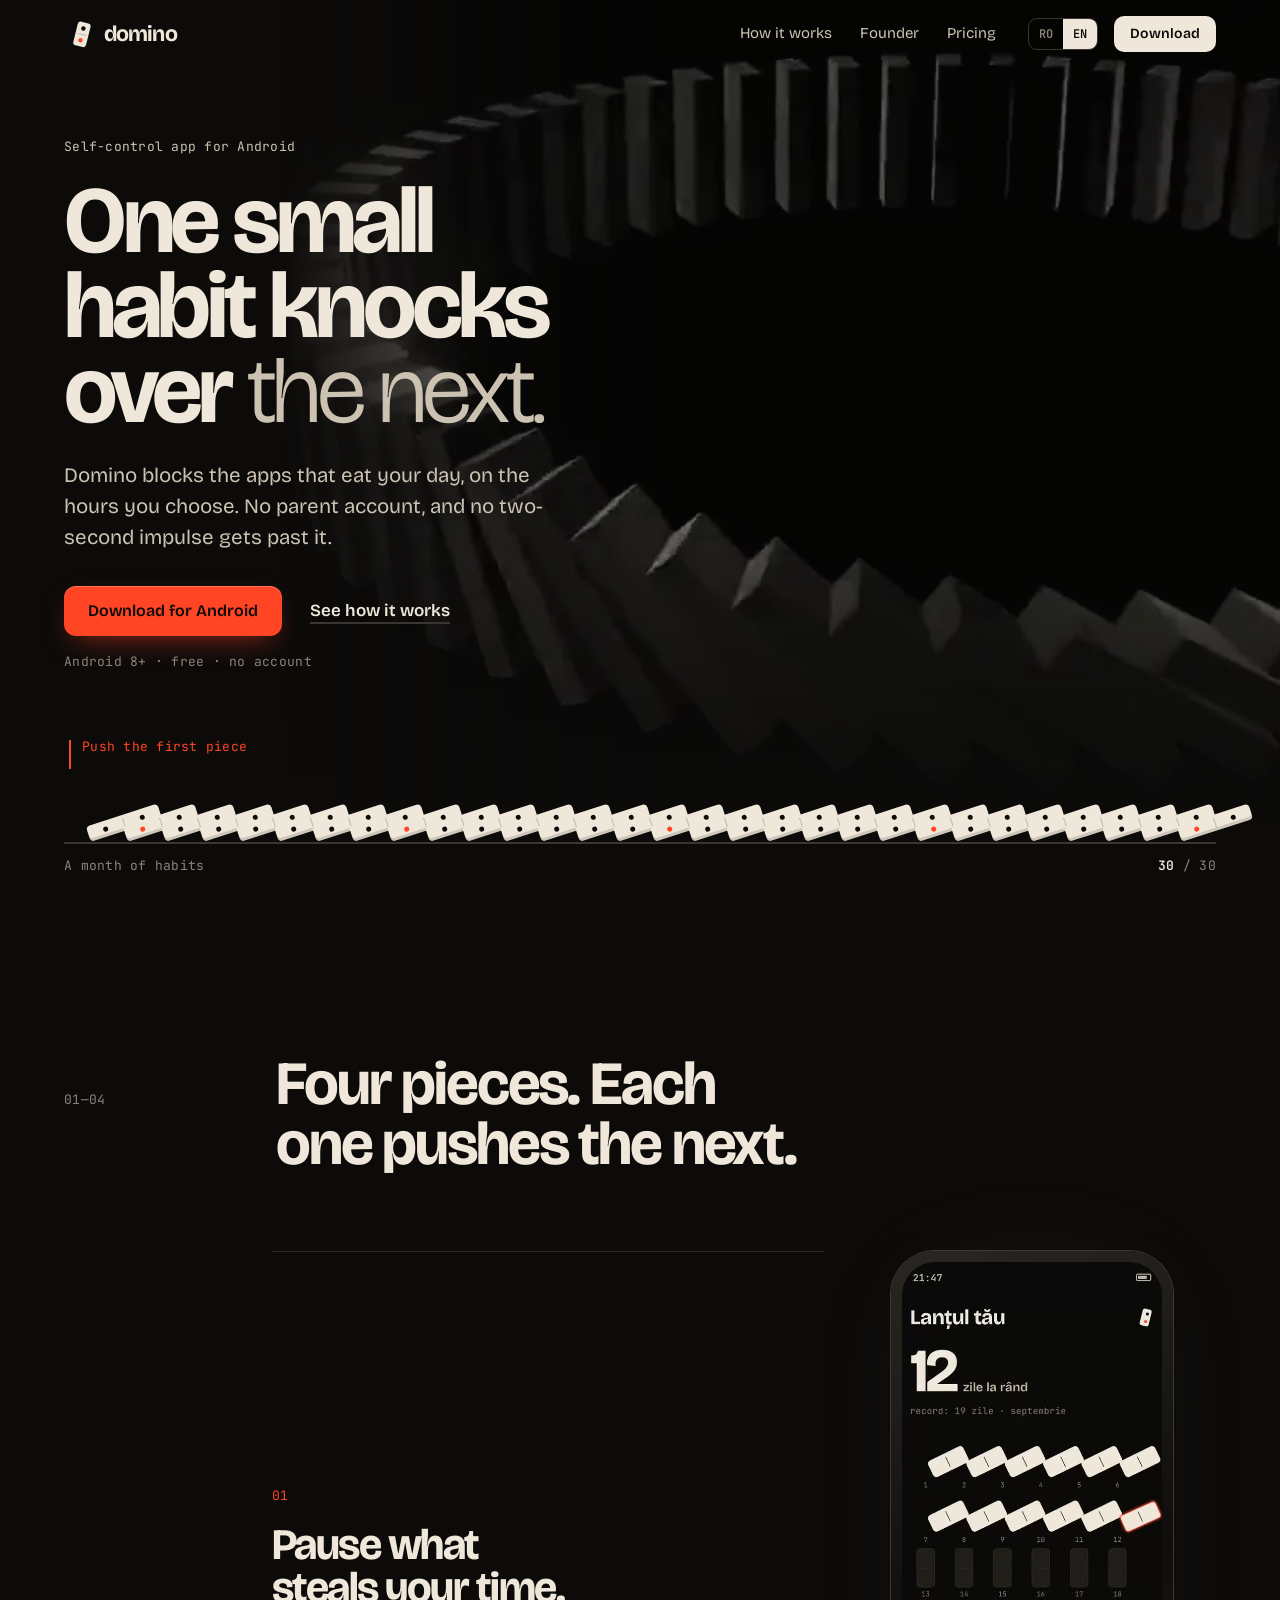
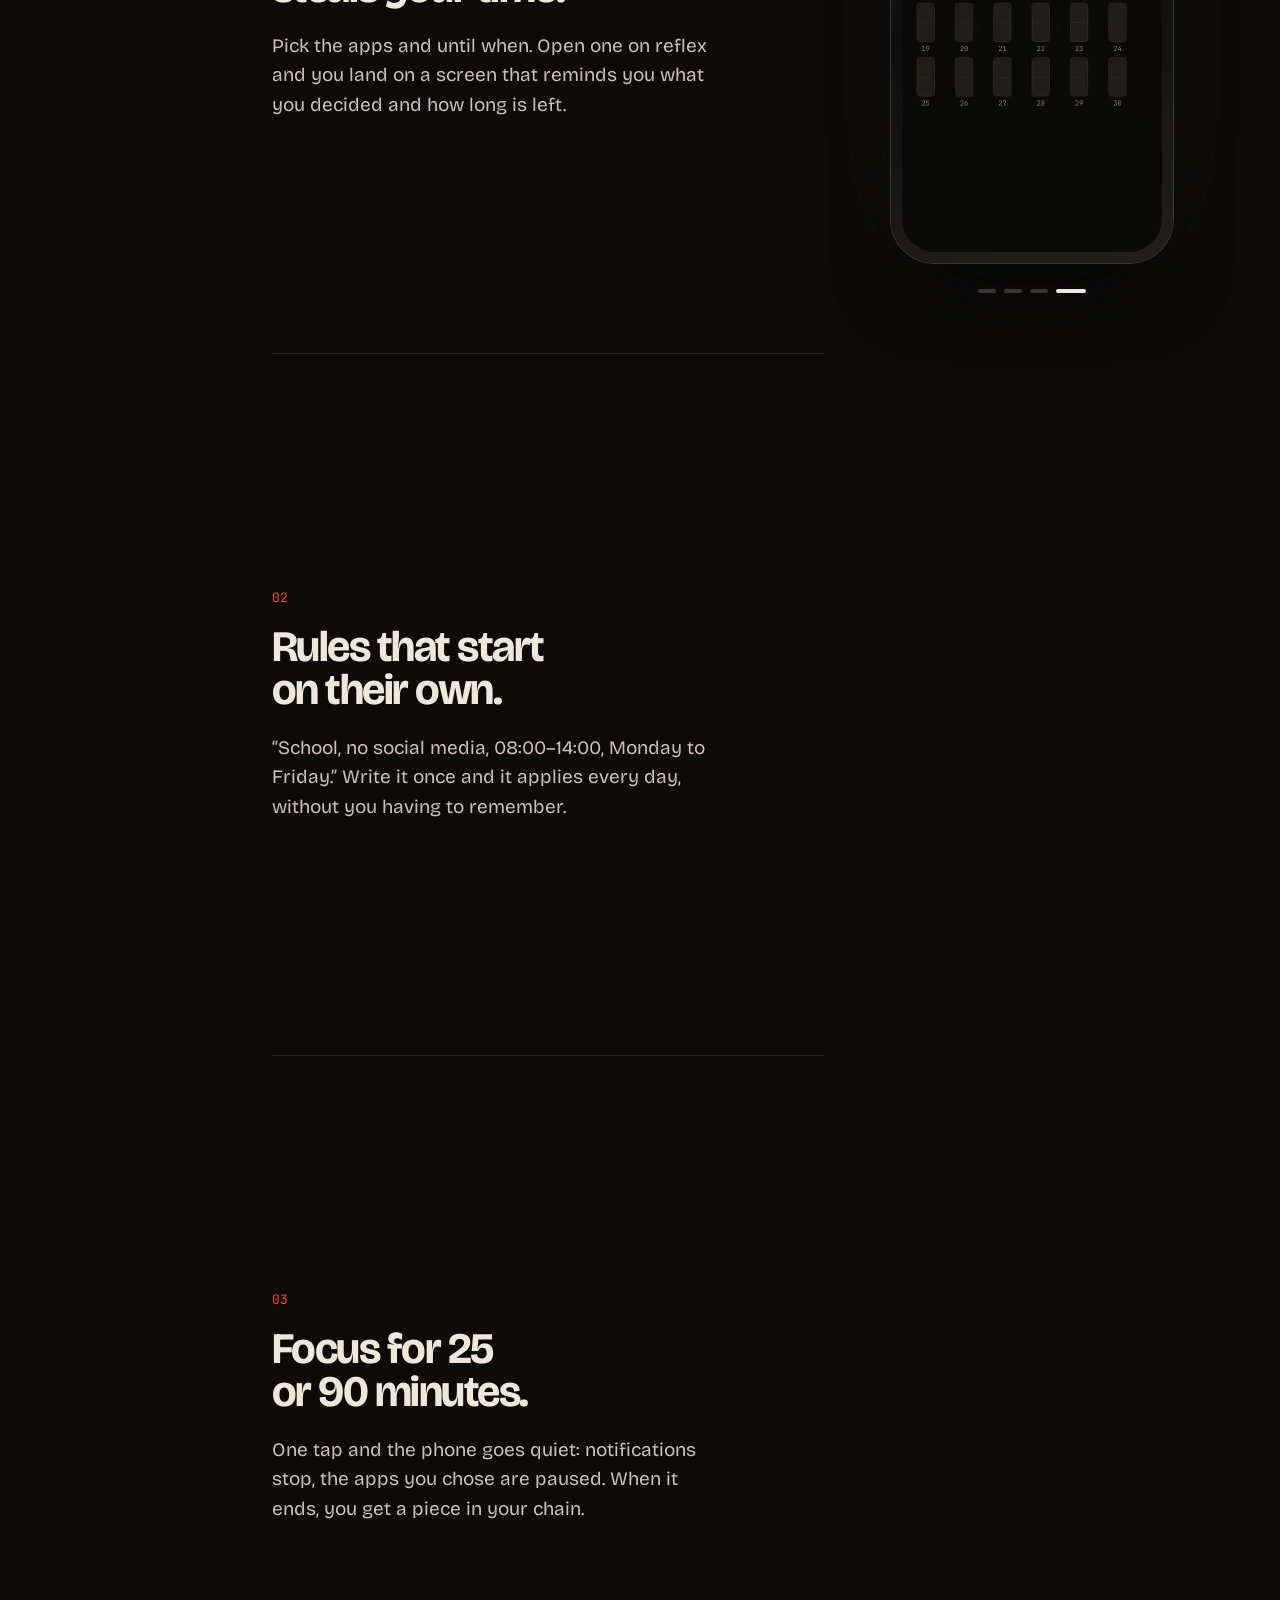
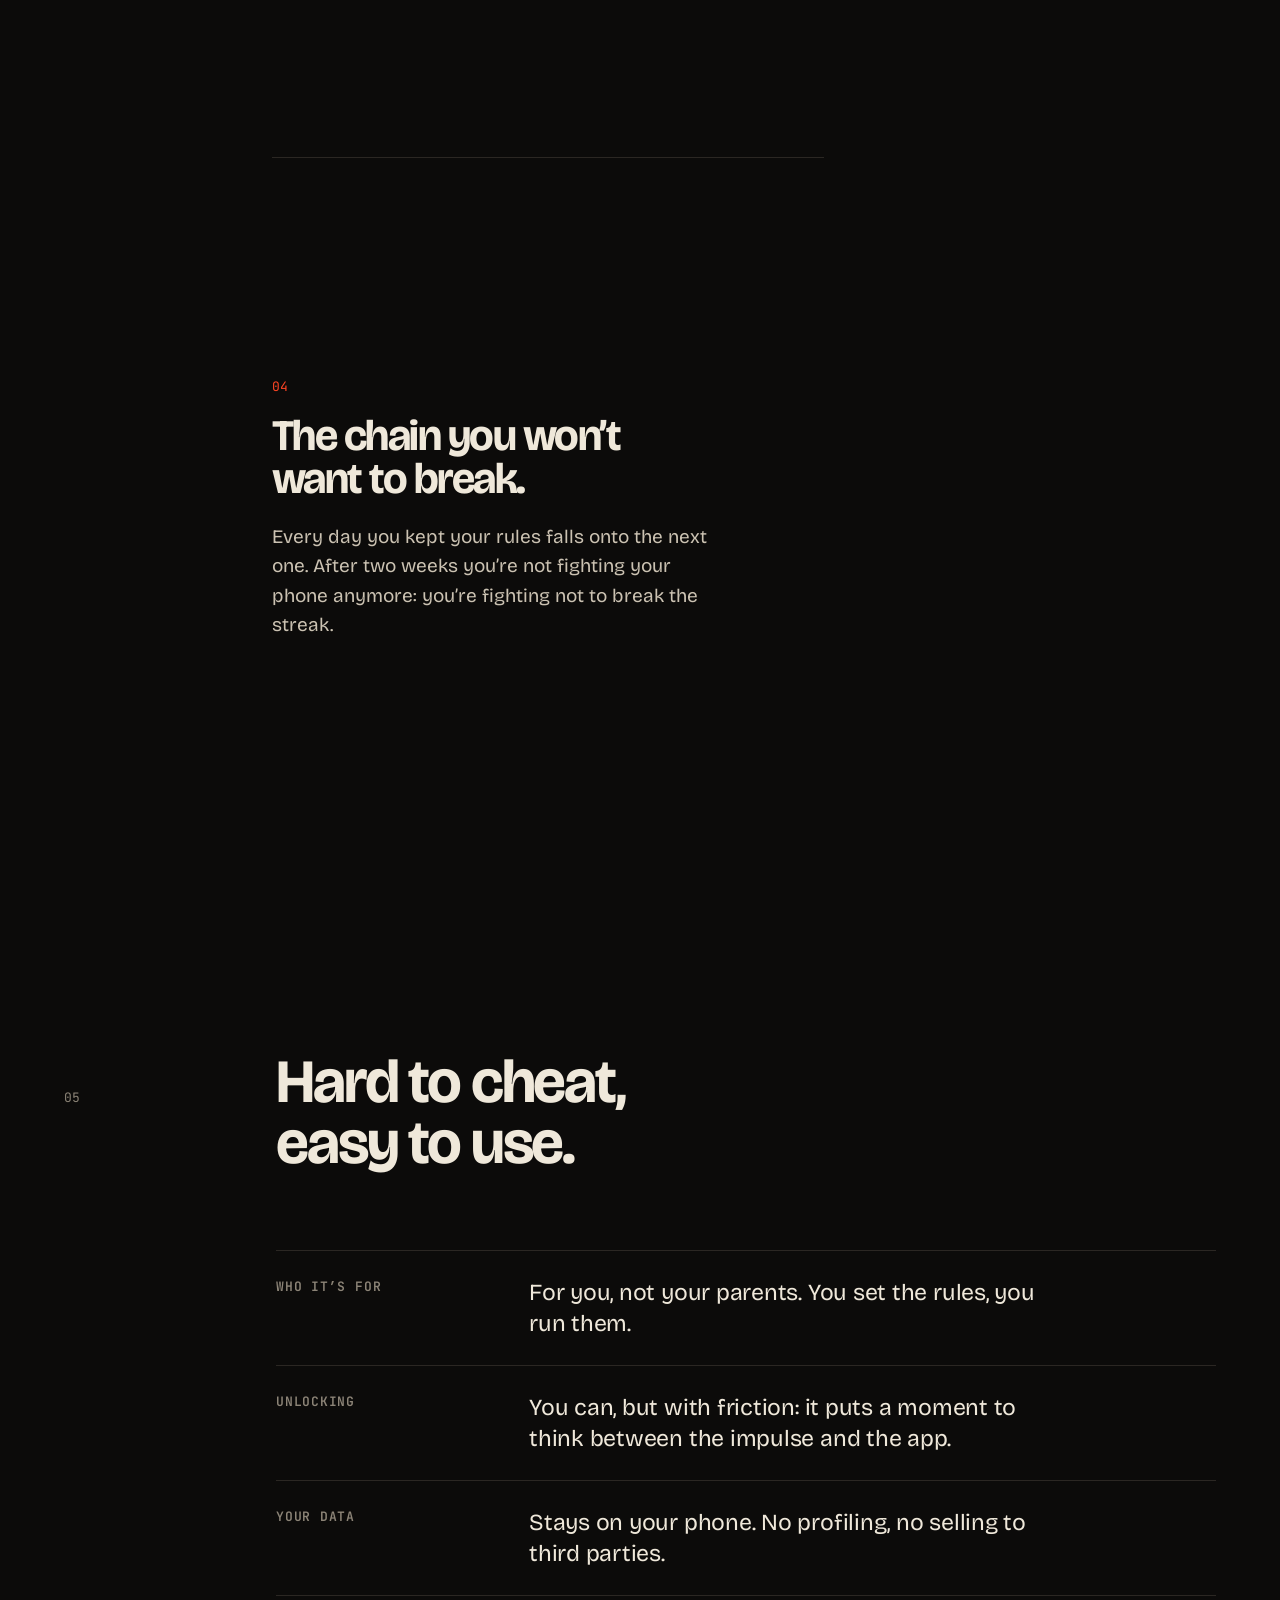
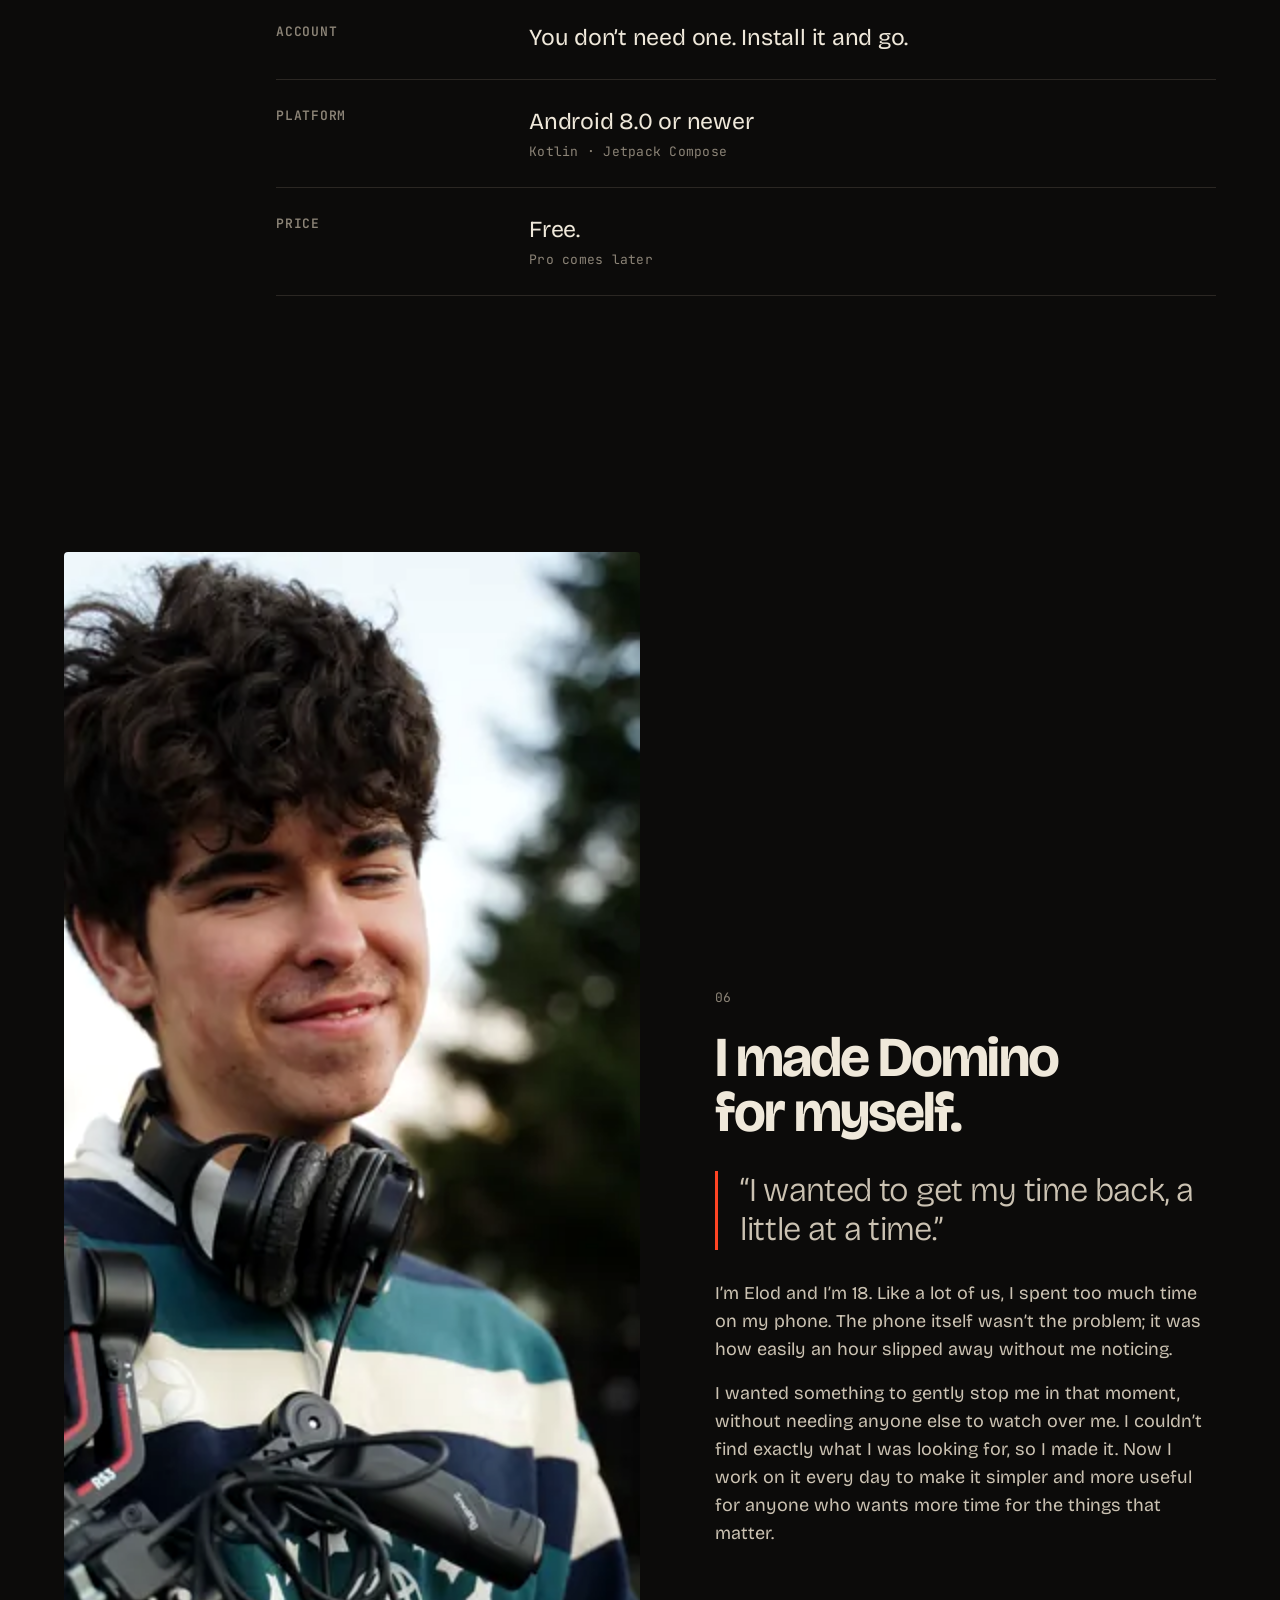
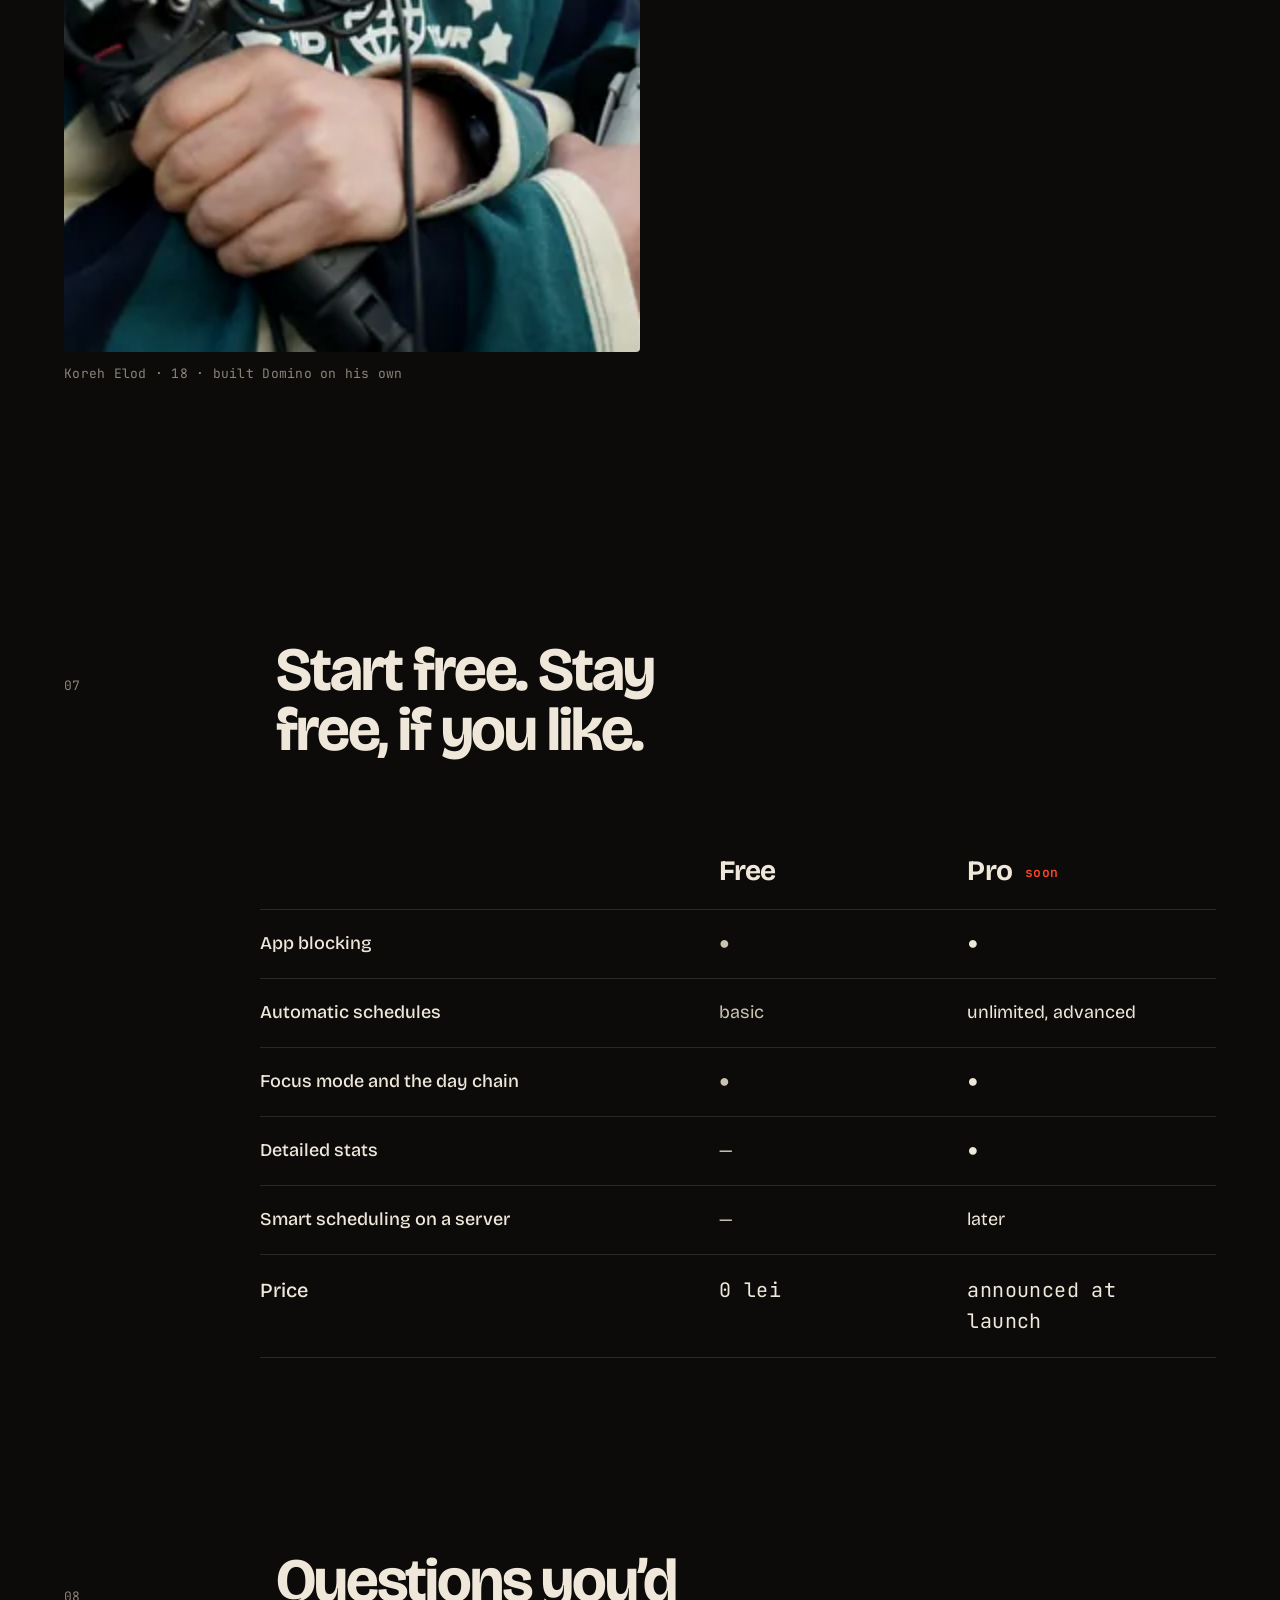
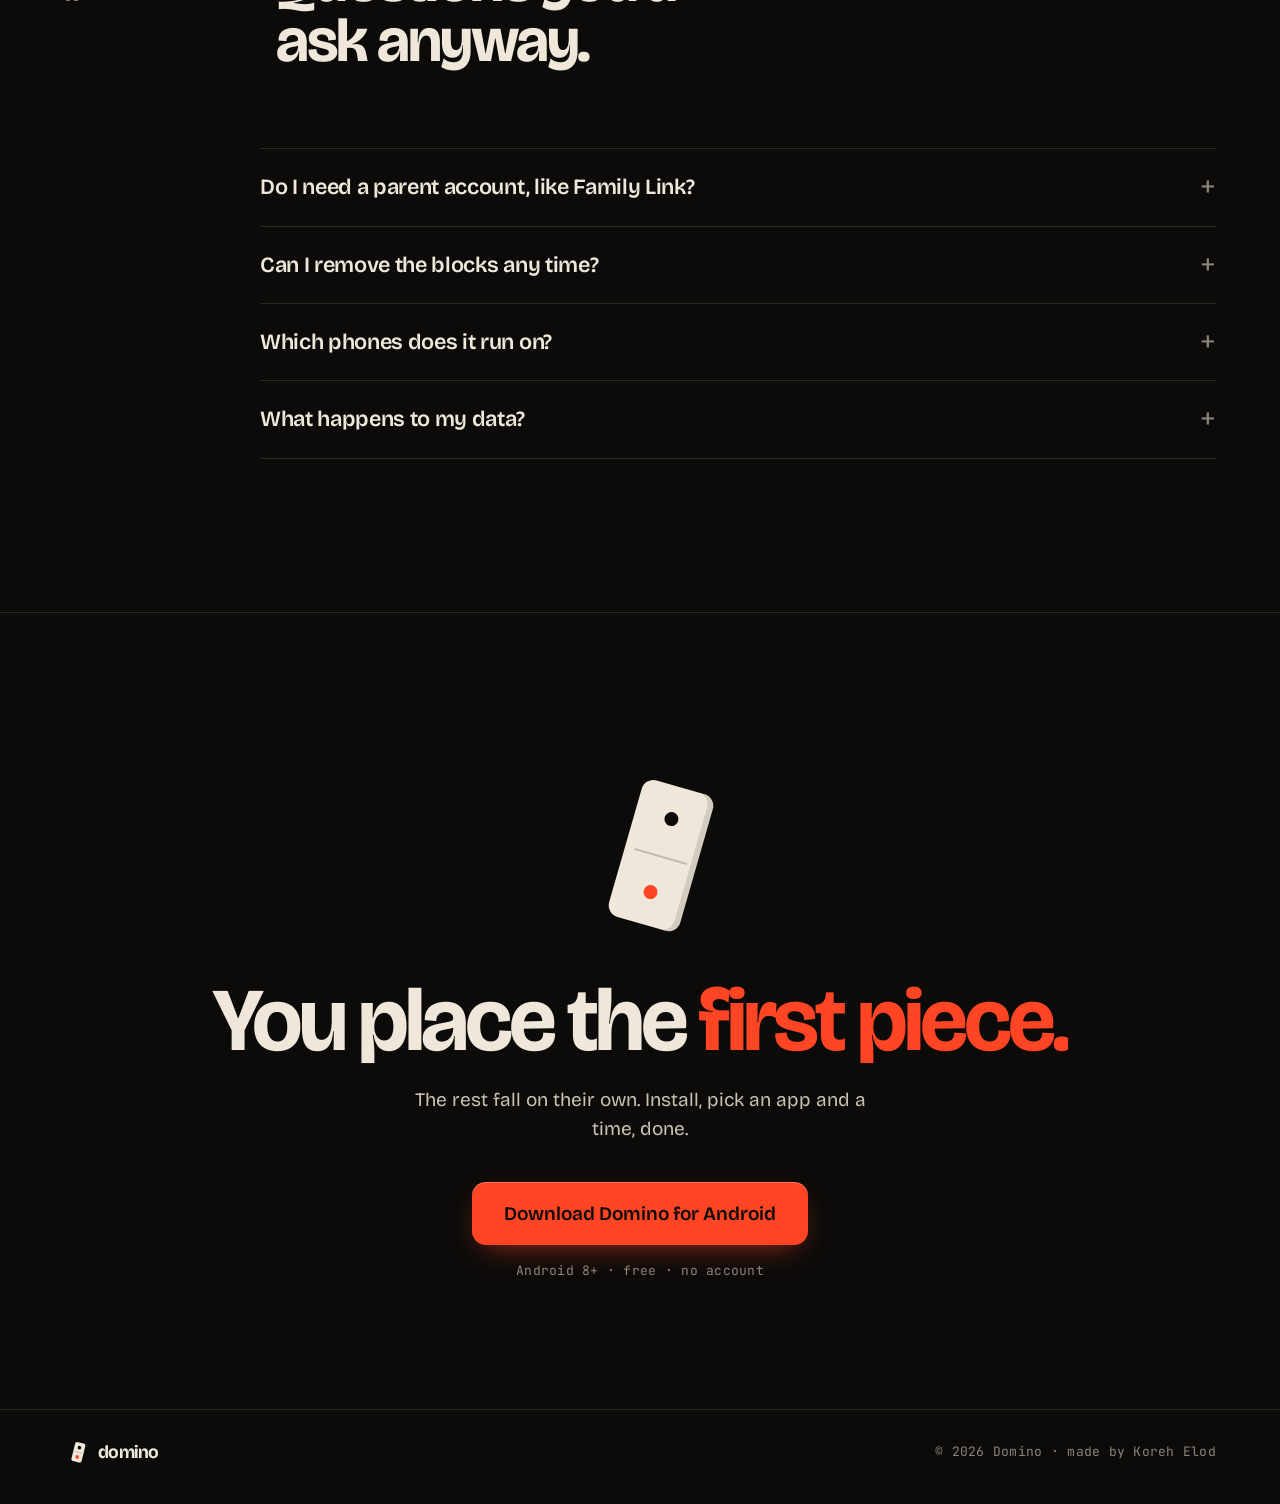
==== commit 2cee1d03: "Redesign Domino: pagină unică, lanț interactiv, clipuri în telefon, fără AI slop - paleta din obiect" ====
--- a/index.html
+++ b/index.html
@@ -1,197 +1,210 @@
-<!DOCTYPE html>
-<html lang="ro" class="no-js">
+<!doctype html>
+<html lang="ro">
 <head>
-<meta charset="UTF-8">
-<meta name="viewport" content="width=device-width, initial-scale=1.0">
-<title data-i18n="home.title">Domino — Preia controlul asupra timpului tău</title>
-<meta name="description" content="Domino este aplicația de auto-control pentru Android. Blochează aplicații, creează programe și construiește obiceiuri sănătoase — fără să depinzi de altcineva.">
-<link rel="preconnect" href="https://fonts.googleapis.com">
-<link rel="preconnect" href="https://fonts.gstatic.com" crossorigin>
-<link href="https://fonts.googleapis.com/css2?family=Inter:wght@400;500;600;700;800;900&family=Space+Grotesk:wght@500;600;700&display=swap" rel="stylesheet">
-<link href="https://fonts.googleapis.com/css2?family=Luckiest+Guy&display=swap" rel="stylesheet">
-<link rel="stylesheet" href="styles.css">
+<meta charset="utf-8">
+<meta name="viewport" content="width=device-width, initial-scale=1">
+<title>Domino: aplicația care îți blochează singur distragerile, pe Android</title>
+<meta name="description" content="Domino blochează aplicațiile care îți mănâncă ziua, pe orele alese de tine. Fără cont de părinte. Android 8+, gratuit.">
+<link rel="canonical" href="https://elod3.github.io/domino/">
+<meta property="og:title" content="Domino: un obicei mic îl dărâmă pe următorul">
+<meta property="og:description" content="Blochează aplicațiile care îți mănâncă ziua, pe orele alese de tine. Fără cont de părinte. Android, gratuit.">
+<meta property="og:type" content="website">
+<meta property="og:url" content="https://elod3.github.io/domino/">
+<meta property="og:image" content="https://elod3.github.io/domino/assets/img/og.jpg">
+<meta property="og:image:width" content="1200">
+<meta property="og:image:height" content="630">
+<meta property="og:locale" content="ro_RO">
+<meta name="twitter:card" content="summary_large_image">
+<meta name="theme-color" content="#0c0b0a">
+<link rel="icon" href="assets/img/favicon.svg" type="image/svg+xml">
+<link rel="preload" href="assets/fonts/bricolage-grotesque-300_800-latin.woff2" as="font" type="font/woff2" crossorigin>
+<link rel="preload" href="assets/media/lant-poster.webp" as="image">
+<link rel="stylesheet" href="assets/fonts.css">
+<link rel="stylesheet" href="assets/site.css">
+<script>document.documentElement.classList.add('js');</script>
 </head>
-<body>
-
-<!-- ===== PRELOADER (punctele domino → telefon) ===== -->
-<div id="preloader"><svg viewBox="0 0 150 150"></svg></div>
-
-<!-- ===== NAVBAR ===== -->
-<header class="nav">
-  <div class="wrap nav__inner">
-    <a class="brand" href="index.html"><span class="brand__mark"></span> Domino</a>
-    <nav class="nav__links" id="menu">
-      <a href="index.html" class="active" data-i18n="nav.home">Acasă</a>
-      <a href="produs.html" data-i18n="nav.product">Produs</a>
-      <a href="fondator.html" data-i18n="nav.founder">Fondator</a>
-      <a href="preturi.html" data-i18n="nav.pricing">Prețuri</a>
-    </nav>
-    <div class="nav__cta">
-      <button class="lang-switch" data-lang="ro" aria-label="Limbă / Language">
-        <span class="lang-switch__thumb"></span>
-        <span class="lang-switch__opt" data-set="ro">RO</span>
-        <span class="lang-switch__opt" data-set="en">EN</span>
-      </button>
-      <a href="preturi.html" class="btn btn--primary" data-i18n="nav.cta">Descarcă gratuit</a>
-      <button class="nav__toggle" id="toggle" aria-label="Meniu">
-        <svg width="24" height="24" viewBox="0 0 24 24" fill="none" stroke="currentColor" stroke-width="2" stroke-linecap="round"><path d="M4 6h16M4 12h16M4 18h16"/></svg>
-      </button>
-    </div>
+<body data-download="#descarca">
+
+<header class="nav" id="nav">
+  <a class="brand" href="#top" aria-label="Domino, la început">
+    <img src="assets/img/logo.svg" alt="" width="30" height="30">
+    <span>domino</span>
+  </a>
+  <nav class="nav__links" aria-label="Secțiuni">
+    <a href="#cum" data-t="nav.how">Cum merge</a>
+    <a href="#fondator" data-t="nav.founder">Fondator</a>
+    <a href="#preturi" data-t="nav.pricing">Prețuri</a>
+  </nav>
+  <div class="nav__end">
+    <div class="lang" role="group" aria-label="Limba">
+      <button type="button" data-lang="ro" aria-pressed="true">RO</button>
+      <button type="button" data-lang="en" aria-pressed="false">EN</button>
+    </div>
+    <a class="btn btn--bone btn--sm" href="#descarca" data-t="nav.cta">Descarcă</a>
   </div>
 </header>
 
-<main class="page-fade">
-
-<!-- ===== HERO (clip pe tot ecranul) ===== -->
-<section class="hero">
-  <video class="hero-video" autoplay muted loop playsinline poster="bg-poster.jpg">
-    <source src="bg.mp4" type="video/mp4">
+<main id="top">
+
+<!-- HERO: lanțul de 30 de piese e o lună de obiceiuri. Prima piesă se clatină până o împingi. -->
+<section class="hero" aria-labelledby="h1">
+  <video class="hero__video" autoplay muted loop playsinline preload="metadata" poster="assets/media/lant-poster.webp" aria-hidden="true">
+    <source src="assets/media/lant.mp4" type="video/mp4">
   </video>
-  <div class="hero-scrim"></div>
-  <div class="wrap hero__grid">
-    <div class="reveal">
-      <h1 data-i18n="hero.h1">Rupe lanțul și <span class="accent">preia controlul</span> asupra timpului tău.</h1>
-    </div>
-  </div>
-  <div class="hero__scroll" aria-hidden="true">
-    <svg width="22" height="22" viewBox="0 0 24 24" fill="none" stroke="currentColor" stroke-width="2" stroke-linecap="round" stroke-linejoin="round"><path d="M12 5v14M19 12l-7 7-7-7"/></svg>
-  </div>
-</section>
-
-<!-- ===== CINEMA — secvență cu scroll (efectul domino) ===== -->
-<section class="cinema" id="cinema">
-  <div class="cinema__stage">
-
-    <!-- Ilustrația cu dominouri (zoom/pan controlat de scroll) -->
-    <div class="cinema__world" id="cineWorld">
-      <svg viewBox="0 0 2400 1500" preserveAspectRatio="xMidYMid slice" id="cineSvg">
-        <defs>
-          <linearGradient id="dg" x1="0" y1="0" x2="0" y2="1">
-            <stop offset="0" stop-color="#7B5CFF"/>
-            <stop offset="1" stop-color="#C64AD6"/>
-          </linearGradient>
-          <radialGradient id="moonG" cx="50%" cy="45%" r="60%">
-            <stop offset="0" stop-color="#fff"/>
-            <stop offset=".55" stop-color="#efe6ff"/>
-            <stop offset="1" stop-color="#b79cff"/>
-          </radialGradient>
-          <radialGradient id="moonHalo" cx="50%" cy="50%" r="50%">
-            <stop offset="0" stop-color="rgba(198,74,214,.55)"/>
-            <stop offset="1" stop-color="rgba(198,74,214,0)"/>
-          </radialGradient>
-          <radialGradient id="floorG" cx="50%" cy="50%" r="50%">
-            <stop offset="0" stop-color="rgba(123,92,255,.28)"/>
-            <stop offset="1" stop-color="rgba(123,92,255,0)"/>
-          </radialGradient>
-        </defs>
-
-        <!-- stele -->
-        <g fill="#fff" opacity=".7">
-          <circle cx="180" cy="180" r="3"/><circle cx="520" cy="90" r="2"/>
-          <circle cx="820" cy="240" r="2.5"/><circle cx="1180" cy="120" r="2"/>
-          <circle cx="1500" cy="70" r="3"/><circle cx="2180" cy="180" r="2.5"/>
-          <circle cx="2320" cy="520" r="2"/><circle cx="1350" cy="330" r="2"/>
-          <circle cx="90" cy="470" r="2"/><circle cx="2250" cy="820" r="2.5"/>
-        </g>
-
-        <!-- luna -->
-        <circle cx="1980" cy="300" r="330" fill="url(#moonHalo)"/>
-        <circle cx="1980" cy="300" r="150" fill="url(#moonG)"/>
-        <circle cx="1930" cy="255" r="26" fill="rgba(150,120,210,.25)"/>
-        <circle cx="2035" cy="335" r="18" fill="rgba(150,120,210,.22)"/>
-        <circle cx="1955" cy="360" r="12" fill="rgba(150,120,210,.2)"/>
-
-        <!-- podea -->
-        <ellipse cx="1000" cy="1330" rx="1300" ry="90" fill="url(#floorG)"/>
-        <rect x="0" y="1330" width="2400" height="3" fill="rgba(255,255,255,.10)"/>
-
-        <!-- dominouri (mic → mare, ultimul ajunge la lună) -->
-        <g class="dom" stroke="rgba(255,255,255,.14)" stroke-width="2">
-          <g>
-            <rect x="234.5" y="1260" width="31" height="70" rx="5.6" fill="url(#dg)"/>
-            <line x1="238.2" y1="1295" x2="261.8" y2="1295" stroke="rgba(255,255,255,.5)"/>
-            <circle cx="250" cy="1278.9" r="4" fill="#fff"/><circle cx="250" cy="1311.1" r="4" fill="#fff"/>
-          </g>
-          <g>
-            <rect x="313" y="1210" width="54" height="120" rx="9.7" fill="url(#dg)"/>
-            <line x1="319.5" y1="1270" x2="360.5" y2="1270" stroke="rgba(255,255,255,.5)"/>
-            <circle cx="340" cy="1242.4" r="7" fill="#fff"/><circle cx="340" cy="1297.6" r="7" fill="#fff"/>
-          </g>
-          <g>
-            <rect x="424" y="1125" width="92" height="205" rx="16.6" fill="url(#dg)"/>
-            <line x1="435" y1="1227.5" x2="505" y2="1227.5" stroke="rgba(255,255,255,.5)"/>
-            <circle cx="470" cy="1180.4" r="12" fill="#fff"/><circle cx="470" cy="1274.6" r="12" fill="#fff"/>
-          </g>
-          <g>
-            <rect x="601" y="980" width="158" height="350" rx="28.4" fill="url(#dg)"/>
-            <line x1="620" y1="1155" x2="740" y2="1155" stroke="rgba(255,255,255,.5)"/>
-            <circle cx="680" cy="1074.5" r="20.5" fill="#fff"/><circle cx="680" cy="1235.5" r="20.5" fill="#fff"/>
-          </g>
-          <g>
-            <rect x="865" y="730" width="270" height="600" rx="48.6" fill="url(#dg)"/>
-            <line x1="897" y1="1030" x2="1103" y2="1030" stroke="rgba(255,255,255,.5)"/>
-            <circle cx="1000" cy="892" r="35" fill="#fff"/><circle cx="1000" cy="1168" r="35" fill="#fff"/>
-          </g>
-          <g>
-            <rect x="1325" y="330" width="450" height="1000" rx="81" fill="url(#dg)"/>
-            <line x1="1379" y1="830" x2="1721" y2="830" stroke="rgba(255,255,255,.5)"/>
-            <circle cx="1550" cy="600" r="58" fill="#fff"/><circle cx="1550" cy="1060" r="58" fill="#fff"/>
-          </g>
-        </g>
-      </svg>
-    </div>
-
-    <!-- Replicile care apar pe rând, „în față" -->
-    <div class="cine-layer" id="cineText">
-      <p class="cine-line" data-scene="q" data-i18n="cine.q">Ai auzit de <span class="accent">efectul domino</span>?</p>
-      <p class="cine-line cine-line--caption" data-scene="s1" data-i18n="cine.s1">Pui un domino mic lângă unul puțin mai mare — <span class="accent">cel mic îl împinge pe cel mare.</span></p>
-      <p class="cine-line cine-line--caption" data-scene="s2" data-i18n="cine.s2">Și dacă <span class="accent">continui tot așa…</span></p>
-      <p class="cine-line cine-line--caption" data-scene="s3" data-i18n="cine.s3">Peste un timp…</p>
-      <p class="cine-line" data-scene="s4" data-i18n="cine.s4">O să ajungi la <span class="accent">Lună</span>.</p>
-      <p class="cine-line" data-scene="s5" data-i18n="cine.s5">Fiecare lucru mic e un pas spre <span class="accent">visul tău.</span></p>
-    </div>
-
-  </div>
-</section>
-
-<!-- ===== CTA FINAL (finală cinematică, totul cu popup) ===== -->
-<section class="cta finale" id="finale">
-  <div class="finale__glow" aria-hidden="true"></div>
-  <div class="finale__moon" aria-hidden="true"></div>
-  <div class="wrap finale__inner">
-    <span class="eyebrow pop" style="--i:0;justify-content:center" data-i18n="finale.eyebrow">Începe azi</span>
-    <h2 class="pop" style="--i:1" data-i18n="finale.h2">Prima piesă<br>o pui <span class="accent">tu.</span></h2>
-    <p class="lead pop" style="--i:2" data-i18n="finale.lead">Restul cad la locul lor. Descarcă Domino gratuit și pune prima piesă din lanțul obiceiurilor tale bune.</p>
-    <a href="preturi.html" class="btn btn--primary btn--xl pop" style="--i:3">
-      <svg width="20" height="20" viewBox="0 0 24 24" fill="currentColor"><path d="M3 20.5V3.5c0-.6.3-1 .8-1.3L14 12 3.8 21.8c-.5-.3-.8-.7-.8-1.3z"/></svg>
-      <span data-i18n="finale.btn">Descarcă pe Android</span>
-    </a>
-    <span class="finale__note pop" style="--i:4" data-i18n="finale.note">Android 8+ · 0 lei · fără cont</span>
-  </div>
+  <div class="hero__body">
+    <p class="kicker mono" data-t="hero.kicker">Aplicație de auto-control pentru Android</p>
+    <h1 id="h1" data-t="hero.h1">Un obicei mic îl dărâmă pe <em>următorul.</em></h1>
+    <p class="hero__lead" data-t="hero.lead">Domino blochează aplicațiile care îți mănâncă ziua, pe orele alese de tine. Fără cont de părinte și fără să te păcălească un impuls de două secunde.</p>
+    <div class="hero__cta">
+      <a class="btn btn--red" href="#descarca" data-t="hero.cta">Descarcă pentru Android</a>
+      <a class="link" href="#cum" data-t="hero.more">Vezi cum merge</a>
+    </div>
+    <p class="meta mono" data-t="hero.meta">Android 8+ · 0 lei · fără cont</p>
+  </div>
+
+  <div class="chain" id="chain">
+    <p class="chain__hint mono" id="chainHint" data-t="chain.hint">Împinge prima piesă</p>
+    <button class="chain__row" id="chainRow" type="button" aria-describedby="chainHint">
+      <span class="sr" data-t="chain.sr">Împinge prima piesă</span>
+    </button>
+    <div class="chain__head mono">
+      <span data-t="chain.label">O lună de obiceiuri</span>
+      <span><b id="chainN">00</b> / 30</span>
+    </div>
+  </div>
+</section>
+
+<!-- CUM MERGE: telefonul stă fix, lista curge; fiecare funcție are clipul ei. -->
+<section class="how" id="cum" aria-labelledby="how-h">
+  <header class="sec-head">
+    <span class="idx mono">01—04</span>
+    <h2 id="how-h" data-t="how.h">Patru piese. Fiecare o împinge pe următoarea.</h2>
+  </header>
+
+  <div class="how__grid">
+    <ol class="how__list">
+      <li class="step" data-clip="blocare">
+        <span class="step__n mono">01</span>
+        <h3 data-t="s1.h">Pui pe pauză ce te fură.</h3>
+        <p data-t="s1.p">Alegi aplicațiile și până când. Când le deschizi din reflex, dai de un ecran care îți amintește ce ai hotărât și cât mai ai.</p>
+        <video class="step__video" muted loop playsinline preload="none" poster="assets/media/clip-blocare.jpg" aria-hidden="true"><source src="assets/media/clip-blocare.mp4" type="video/mp4"></video>
+      </li>
+      <li class="step" data-clip="program">
+        <span class="step__n mono">02</span>
+        <h3 data-t="s2.h">Reguli care pornesc singure.</h3>
+        <p data-t="s2.p">„Școală, fără social media, 08:00–14:00, de luni până vineri.” O scrii o dată și se aplică în fiecare zi, fără să-ți mai amintești tu.</p>
+        <video class="step__video" muted loop playsinline preload="none" poster="assets/media/clip-program.jpg" aria-hidden="true"><source src="assets/media/clip-program.mp4" type="video/mp4"></video>
+      </li>
+      <li class="step" data-clip="focus">
+        <span class="step__n mono">03</span>
+        <h3 data-t="s3.h">Focus de 25 sau 90 de minute.</h3>
+        <p data-t="s3.p">Un tap și telefonul tace: notificările se opresc, aplicațiile alese intră în pauză. La final primești o piesă în lanț.</p>
+        <video class="step__video" muted loop playsinline preload="none" poster="assets/media/clip-focus.jpg" aria-hidden="true"><source src="assets/media/clip-focus.mp4" type="video/mp4"></video>
+      </li>
+      <li class="step" data-clip="streak">
+        <span class="step__n mono">04</span>
+        <h3 data-t="s4.h">Lanțul pe care nu vrei să-l rupi.</h3>
+        <p data-t="s4.p">Fiecare zi în care ți-ai ținut regulile cade peste următoarea. După două săptămâni nu mai lupți cu telefonul: lupți să nu strici seria.</p>
+        <video class="step__video" muted loop playsinline preload="none" poster="assets/media/clip-streak.jpg" aria-hidden="true"><source src="assets/media/clip-streak.mp4" type="video/mp4"></video>
+      </li>
+    </ol>
+
+    <div class="phone" aria-hidden="true">
+      <div class="phone__screen" id="phoneScreen">
+        <video data-clip="blocare" muted loop playsinline preload="metadata" poster="assets/media/clip-blocare.jpg"><source src="assets/media/clip-blocare.mp4" type="video/mp4"></video>
+        <video data-clip="program" muted loop playsinline preload="none" poster="assets/media/clip-program.jpg"><source src="assets/media/clip-program.mp4" type="video/mp4"></video>
+        <video data-clip="focus" muted loop playsinline preload="none" poster="assets/media/clip-focus.jpg"><source src="assets/media/clip-focus.mp4" type="video/mp4"></video>
+        <video data-clip="streak" muted loop playsinline preload="none" poster="assets/media/clip-streak.jpg"><source src="assets/media/clip-streak.mp4" type="video/mp4"></video>
+      </div>
+      <div class="phone__dots"><i data-clip="blocare"></i><i data-clip="program"></i><i data-clip="focus"></i><i data-clip="streak"></i></div>
+    </div>
+  </div>
+</section>
+
+<!-- FIȘA TEHNICĂ: ce e adevărat despre aplicație, în formă de document, nu de carduri. -->
+<section class="spec" aria-labelledby="spec-h">
+  <header class="sec-head">
+    <span class="idx mono">05</span>
+    <h2 id="spec-h" data-t="spec.h">Greu de păcălit, ușor de folosit.</h2>
+  </header>
+  <dl class="spec__table">
+    <div><dt data-t="spec.k1">Pentru cine</dt><dd data-t="spec.v1">Pentru tine, nu pentru părinții tăi. Tu pui regulile, tu le administrezi.</dd></div>
+    <div><dt data-t="spec.k2">Deblocare</dt><dd data-t="spec.v2">Se poate, dar cu frecare: între impuls și aplicație pune o pauză de gândire.</dd></div>
+    <div><dt data-t="spec.k3">Datele tale</dt><dd data-t="spec.v3">Rămân pe telefon. Fără profilare, fără vânzare către terți.</dd></div>
+    <div><dt data-t="spec.k4">Cont</dt><dd data-t="spec.v4">Nu-ți trebuie. O instalezi și pornești.</dd></div>
+    <div><dt data-t="spec.k5">Platformă</dt><dd><span data-t="spec.v5">Android 8.0 sau mai nou</span> <span class="mono dim">Kotlin · Jetpack Compose</span></dd></div>
+    <div><dt data-t="spec.k6">Preț</dt><dd><span data-t="spec.v6">Gratuit.</span> <span class="mono dim" data-t="spec.v6b">Pro vine mai târziu</span></dd></div>
+  </dl>
+</section>
+
+<!-- FONDATOR: poza lui reală, cu camera în mână; textul e scurt și la persoana întâi. -->
+<section class="founder" id="fondator" aria-labelledby="f-h">
+  <figure class="founder__photo">
+    <picture>
+      <source media="(max-width: 700px)" srcset="assets/media/elod-camera-700.webp">
+      <img src="assets/media/elod-camera.webp" alt="Koreh Elod, fondatorul Domino, cu un gimbal și căștile la gât" width="788" height="1400" loading="lazy" decoding="async">
+    </picture>
+    <figcaption class="mono">Koreh Elod · <span data-t="f.cap">18 ani · a făcut Domino singur</span></figcaption>
+  </figure>
+  <div class="founder__text">
+    <span class="idx mono">06</span>
+    <h2 id="f-h" data-t="f.h">Am făcut Domino pentru mine.</h2>
+    <blockquote data-t="f.q">„Voiam să-mi recapăt timpul, puțin câte puțin.”</blockquote>
+    <p data-t="f.p1">Sunt Elod și am 18 ani. Ca mulți dintre noi, îmi petreceam prea mult timp pe telefon. Nu mă deranja telefonul în sine, ci cât de ușor pierdeam o oră fără să-mi dau seama.</p>
+    <p data-t="f.p2">Voiam ceva care să mă oprească blând în momentul ăla, fără să am nevoie de altcineva care să mă supravegheze. Nu am găsit exact ce căutam, așa că l-am făcut. Acum lucrez la el în fiecare zi, ca să fie mai simplu și mai util pentru oricine vrea mai mult timp pentru lucrurile care contează.</p>
+  </div>
+</section>
+
+<!-- PREȚURI: o comparație pe rânduri, fără al treilea plan „Recomandat”. -->
+<section class="pricing" id="preturi" aria-labelledby="p-h">
+  <header class="sec-head">
+    <span class="idx mono">07</span>
+    <h2 id="p-h" data-t="p.h">Începi gratuit. Rămâi gratuit, dacă vrei.</h2>
+  </header>
+  <table class="plans">
+    <thead>
+      <tr><th scope="col"><span class="sr" data-t="p.feat">Funcție</span></th><th scope="col" data-t="p.free">Gratuit</th><th scope="col"><span data-t="p.pro">Pro</span> <span class="soon mono" data-t="p.soon">în curând</span></th></tr>
+    </thead>
+    <tbody>
+      <tr><th scope="row" data-t="p.r1">Blocare aplicații</th><td>●</td><td>●</td></tr>
+      <tr><th scope="row" data-t="p.r2">Programe automate</th><td data-t="p.r2a">de bază</td><td data-t="p.r2b">nelimitate, avansate</td></tr>
+      <tr><th scope="row" data-t="p.r3">Mod focus și lanțul de zile</th><td>●</td><td>●</td></tr>
+      <tr><th scope="row" data-t="p.r4">Statistici detaliate</th><td>—</td><td>●</td></tr>
+      <tr><th scope="row" data-t="p.r5">Programare inteligentă pe server</th><td>—</td><td data-t="p.r5b">mai târziu</td></tr>
+      <tr class="plans__price"><th scope="row" data-t="p.price">Preț</th><td class="mono">0 lei</td><td class="mono" data-t="p.pricePro">anunțat la lansare</td></tr>
+    </tbody>
+  </table>
+</section>
+
+<section class="faq" aria-labelledby="q-h">
+  <header class="sec-head">
+    <span class="idx mono">08</span>
+    <h2 id="q-h" data-t="q.h">Întrebări pe care le-ai pune oricum.</h2>
+  </header>
+  <div class="faq__list">
+    <details><summary data-t="q.q1">Îmi trebuie un cont de părinte, ca la Family Link?</summary><p data-t="q.a1">Nu. Domino e pentru auto-control: îți pui singur regulile și le administrezi singur.</p></details>
+    <details><summary data-t="q.q2">Pot să scot blocajele oricând?</summary><p data-t="q.a2">Da, dar nu dintr-un impuls. Deblocarea cere o pauză, iar pauza aia e de obicei suficientă ca să nu mai vrei.</p></details>
+    <details><summary data-t="q.q3">Pe ce telefoane merge?</summary><p data-t="q.a3">Pe Android 8.0 sau mai nou. E scrisă nativ, în Kotlin cu Jetpack Compose. O versiune de desktop e pe listă.</p></details>
+    <details><summary data-t="q.q4">Ce se întâmplă cu datele mele?</summary><p data-t="q.a4">Rămân pe telefonul tău. Nu le vindem și nu facem profiluri din ele.</p></details>
+  </div>
+</section>
+
+<!-- FINAL: o singură piesă în picioare; butonul o dărâmă. -->
+<section class="final" id="descarca" aria-labelledby="d-h">
+  <div class="final__tile" id="finalTile" aria-hidden="true"><i></i><i></i></div>
+  <h2 id="d-h" data-t="d.h">Prima piesă o pui <em>tu.</em></h2>
+  <p data-t="d.p">Restul cad singure. Instalezi, alegi o aplicație și o oră, gata.</p>
+  <a class="btn btn--red btn--xl" id="download" href="#descarca" data-t="d.cta">Descarcă Domino pentru Android</a>
+  <p class="meta mono" data-t="hero.meta">Android 8+ · 0 lei · fără cont</p>
 </section>
 
 </main>
 
-<!-- ===== FOOTER ===== -->
-<footer>
-  <div class="wrap">
-    <div class="foot__grid">
-      <div>
-        <a class="brand" href="index.html" style="margin-bottom:14px"><span class="brand__mark"></span> Domino</a>
-        <p style="font-size:14px;max-width:260px" data-i18n="foot.tagline">Aplicația de auto-control pentru Android. Preia controlul asupra timpului tău, o piesă pe rând.</p>
-      </div>
-      <div><h4 data-i18n="foot.h.product">Produs</h4><a href="produs.html" data-i18n="nav.product">Produs</a><a href="fondator.html" data-i18n="nav.founder">Fondator</a><a href="preturi.html" data-i18n="nav.pricing">Prețuri</a></div>
-      <div><h4 data-i18n="foot.h.company">Companie</h4><a href="fondator.html" data-i18n="foot.about">Despre</a><a href="#" data-i18n="foot.blog">Blog</a><a href="#" data-i18n="foot.contact">Contact</a></div>
-      <div><h4 data-i18n="foot.h.legal">Legal</h4><a href="#" data-i18n="foot.terms">Termeni</a><a href="#" data-i18n="foot.privacy">Confidențialitate</a></div>
-    </div>
-    <div class="foot__bottom">
-      <span data-i18n="foot.rights">© 2026 Domino. Toate drepturile rezervate.</span>
-      <span data-i18n="foot.madeby">Realizat de <b style="color:var(--text)">KOREH.</b></span>
-    </div>
-  </div>
+<footer class="foot">
+  <a class="brand" href="#top"><img src="assets/img/logo.svg" alt="" width="24" height="24"><span>domino</span></a>
+  <p class="mono">© 2026 Domino · <span data-t="foot.by">făcut de Koreh Elod</span></p>
 </footer>
 
-<script src="i18n.js"></script>
-<script src="main.js"></script>
+<script src="assets/site.js" defer></script>
 </body>
 </html>
--- a/assets/fonts.css
+++ b/assets/fonts.css
@@ -0,0 +1,5 @@
+/* Găzduite local: Bricolage Grotesque (variabil, titluri și text) și JetBrains Mono (doar cifre și date) */
+@font-face{font-family:'Bricolage Grotesque';font-style:normal;font-weight:300 800;font-display:swap;src:url(fonts/bricolage-grotesque-300_800-latin-ext.woff2) format('woff2');unicode-range:U+0100-02BA, U+02BD-02C5, U+02C7-02CC, U+02CE-02D7, U+02DD-02FF, U+0304, U+0308, U+0329, U+1D00-1DBF, U+1E00-1E9F, U+1EF2-1EFF, U+2020, U+20A0-20AB, U+20AD-20C0, U+2113, U+2C60-2C7F, U+A720-A7FF}
+@font-face{font-family:'Bricolage Grotesque';font-style:normal;font-weight:300 800;font-display:swap;src:url(fonts/bricolage-grotesque-300_800-latin.woff2) format('woff2');unicode-range:U+0000-00FF, U+0131, U+0152-0153, U+02BB-02BC, U+02C6, U+02DA, U+02DC, U+0304, U+0308, U+0329, U+2000-206F, U+20AC, U+2122, U+2191, U+2193, U+2212, U+2215, U+FEFF, U+FFFD}
+@font-face{font-family:'JetBrains Mono';font-style:normal;font-weight:400 600;font-display:swap;src:url(fonts/jetbrains-mono-400-latin-ext.woff2) format('woff2');unicode-range:U+0100-02BA, U+02BD-02C5, U+02C7-02CC, U+02CE-02D7, U+02DD-02FF, U+0304, U+0308, U+0329, U+1D00-1DBF, U+1E00-1E9F, U+1EF2-1EFF, U+2020, U+20A0-20AB, U+20AD-20C0, U+2113, U+2C60-2C7F, U+A720-A7FF}
+@font-face{font-family:'JetBrains Mono';font-style:normal;font-weight:400 600;font-display:swap;src:url(fonts/jetbrains-mono-400-latin.woff2) format('woff2');unicode-range:U+0000-00FF, U+0131, U+0152-0153, U+02BB-02BC, U+02C6, U+02DA, U+02DC, U+0304, U+0308, U+0329, U+2000-206F, U+20AC, U+2122, U+2191, U+2193, U+2212, U+2215, U+FEFF, U+FFFD}
--- a/assets/site.css
+++ b/assets/site.css
@@ -0,0 +1,213 @@
+/* Domino
+   Paleta vine dintr-un domino adevărat: piesa de os (bone), punctele negre, punctul roșu
+   de la unele seturi. Roșul apare doar unde trebuie apăsat sau unde cade ceva. */
+:root{
+  --ink:#0c0b0a; --ink-2:#141210; --ink-3:#1d1a17; --line:#2b2723; --line-2:#3a352f;
+  --bone:#efe8da; --bone-2:#cbc2b2; --ash:#8c8477; --red:#ff4524; --red-2:#ff6a4d;
+  --f:'Bricolage Grotesque', ui-sans-serif, sans-serif;
+  --m:'JetBrains Mono', ui-monospace, monospace;
+  --pad:clamp(20px, 5vw, 72px);
+  --ease:cubic-bezier(.2,.9,.25,1);
+  --fall:cubic-bezier(.55,0,.75,1.25);
+}
+*,*::before,*::after{box-sizing:border-box}
+html{scroll-behavior:smooth;scroll-padding-top:84px}
+body{margin:0;background:var(--ink);color:var(--bone);font:400 17px/1.55 var(--f);font-variation-settings:'opsz' 16;
+  -webkit-font-smoothing:antialiased;text-rendering:optimizeLegibility}
+img,video{display:block;max-width:100%}
+a{color:inherit}
+h1,h2,h3{margin:0;font-weight:700;font-variation-settings:'opsz' 96;letter-spacing:-.035em;text-wrap:balance}
+p{margin:0}
+.mono{font-family:var(--m);font-size:13px;letter-spacing:.02em;font-variant-numeric:tabular-nums}
+.dim{color:var(--ash)}
+.sr{position:absolute;width:1px;height:1px;overflow:hidden;clip:rect(0 0 0 0);white-space:nowrap}
+:focus-visible{outline:2px solid var(--red);outline-offset:3px;border-radius:4px}
+
+/* ——— butoane ——— */
+.btn{display:inline-flex;align-items:center;justify-content:center;gap:10px;text-decoration:none;
+  font:600 16px/1 var(--f);padding:17px 24px;border-radius:12px;border:0;cursor:pointer;
+  transition:transform .25s var(--ease), background-color .2s, box-shadow .25s var(--ease)}
+.btn--red{background:var(--red);color:var(--ink);box-shadow:0 1px 0 rgba(255,255,255,.25) inset, 0 10px 30px -12px rgba(255,69,36,.7)}
+.btn--red:hover{background:var(--red-2);transform:translateY(-2px);box-shadow:0 1px 0 rgba(255,255,255,.25) inset, 0 16px 34px -12px rgba(255,69,36,.8)}
+.btn--red:active{transform:translateY(1px) scale(.98)}
+.btn--bone{background:var(--bone);color:var(--ink)}
+.btn--bone:hover{background:#fff}
+.btn--sm{padding:11px 16px;font-size:14px;border-radius:10px}
+.btn--xl{padding:22px 32px;font-size:19px;border-radius:14px}
+.link{font-weight:600;text-decoration:underline;text-decoration-color:var(--line-2);text-underline-offset:6px;text-decoration-thickness:2px;transition:text-decoration-color .2s}
+.link:hover{text-decoration-color:var(--bone)}
+
+/* ——— bara de sus ——— */
+.nav{position:fixed;inset:0 0 auto;z-index:20;display:flex;align-items:center;gap:32px;
+  padding:16px var(--pad);transition:background-color .3s, border-color .3s;border-bottom:1px solid transparent}
+.nav.solid{background:rgba(12,11,10,.94);border-bottom-color:var(--line)}
+.brand{display:flex;align-items:center;gap:10px;text-decoration:none;font:700 22px/1 var(--f);letter-spacing:-.04em;font-variation-settings:'opsz' 48}
+.nav__links{display:flex;gap:28px;margin-left:auto}
+.nav__links a{text-decoration:none;font-size:15px;color:var(--bone-2);transition:color .2s}
+.nav__links a:hover{color:var(--bone)}
+.nav__end{display:flex;align-items:center;gap:16px}
+.lang{display:flex;border:1px solid var(--line-2);border-radius:9px;overflow:hidden}
+.lang button{all:unset;cursor:pointer;font:600 12px/1 var(--m);padding:9px 10px;color:var(--ash);transition:color .2s, background-color .2s}
+.lang button[aria-pressed="true"]{background:var(--bone);color:var(--ink)}
+.lang button:focus-visible{outline:2px solid var(--red);outline-offset:-2px}
+
+/* ——— hero ——— */
+.hero{position:relative;min-height:100svh;display:grid;grid-template-rows:1fr auto;overflow:hidden;
+  padding:clamp(96px,12vh,120px) var(--pad) 24px}
+.hero__video{position:absolute;inset:0 0 0 auto;width:78%;height:100%;object-fit:cover;opacity:.62;
+  -webkit-mask-image:linear-gradient(90deg,transparent 0,#000 38%);mask-image:linear-gradient(90deg,transparent 0,#000 38%)}
+.hero::after{content:"";position:absolute;inset:auto 0 0;height:38%;background:linear-gradient(0deg,var(--ink) 20%,transparent);pointer-events:none}
+.hero__body{position:relative;z-index:2;align-self:center;max-width:980px}
+.kicker{color:var(--bone-2);margin-bottom:clamp(14px,2.4vh,26px)}
+.hero h1{font-size:clamp(50px, min(7.4vw, 12.5vh), 128px);line-height:.9;letter-spacing:-.045em;max-width:11ch}
+.hero h1 em{font-style:normal;color:var(--bone-2);font-weight:300}
+.hero__lead{margin-top:clamp(18px,3vh,30px);max-width:40ch;font-size:clamp(18px,1.6vw,21px);color:var(--bone-2);line-height:1.5}
+.hero__cta{display:flex;align-items:center;gap:28px;flex-wrap:wrap;margin-top:clamp(22px,3.6vh,38px)}
+.meta{margin-top:16px;color:var(--ash)}
+
+/* Lanțul: 30 de piese, fiecare cade peste următoarea. */
+.chain{position:relative;z-index:2;margin-top:clamp(24px,4vh,40px)}
+.chain__head{display:flex;justify-content:space-between;color:var(--ash);margin-top:12px}
+.chain__head b{color:var(--bone);font-weight:600}
+.chain__row{all:unset;box-sizing:border-box;cursor:pointer;display:grid;grid-template-columns:repeat(30,1fr);align-items:end;gap:0;width:100%;height:clamp(52px,min(6vw,9vh),88px);
+  border-bottom:2px solid var(--line-2);padding-right:calc(100% / 30 * .6)}
+.chain__row:focus-visible{outline:2px solid var(--red);outline-offset:8px}
+.tile{justify-self:center;width:clamp(12px,1.25vw,20px);height:100%;border-radius:4px;background:var(--bone);position:relative;
+  transform-origin:100% 100%;transition:transform .42s var(--fall), background-color .3s;
+  box-shadow:inset -3px 0 0 rgba(0,0,0,.14)}
+.tile::before{content:"";position:absolute;left:3px;right:3px;top:50%;height:1px;background:rgba(12,11,10,.22)}
+.tile::after{content:"";position:absolute;left:50%;top:22%;width:5px;height:5px;margin-left:-2.5px;border-radius:50%;background:var(--ink);box-shadow:0 calc(clamp(52px,min(6vw,9vh),88px) * .5) 0 var(--ink)}
+.tile:nth-child(7n+3)::after{box-shadow:0 calc(clamp(52px,min(6vw,9vh),88px) * .5) 0 var(--red)}
+.tile.down{transform:rotate(72deg)}
+.tile.first{animation:wobble 2.6s var(--ease) infinite}
+.chain.go .tile.first{animation:none}
+@keyframes wobble{0%,62%,100%{transform:rotate(0)}70%{transform:rotate(12deg)}78%{transform:rotate(-3deg)}86%{transform:rotate(5deg)}93%{transform:rotate(0)}}
+.chain__hint{color:var(--red);margin-bottom:10px;padding-left:18px;position:relative;transition:opacity .3s}
+.chain__hint::before{content:"";position:absolute;left:5px;top:3px;bottom:-12px;width:1.5px;background:var(--red)}
+.chain.go .chain__hint{opacity:0}
+
+/* ——— antet de secțiune: număr de catalog + titlu ——— */
+.sec-head{display:grid;grid-template-columns:minmax(80px,1fr) 5fr;gap:24px;align-items:baseline;margin-bottom:clamp(40px,6vw,80px)}
+.idx{color:var(--ash)}
+.sec-head h2{font-size:clamp(34px,4.8vw,72px);line-height:.98;max-width:16ch}
+section{position:relative}
+
+/* ——— cum merge: lista curge, telefonul stă fix ——— */
+.how{padding:clamp(90px,12vw,170px) var(--pad) 40px}
+.how__grid{display:grid;grid-template-columns:minmax(80px,1fr) 3fr 2fr;gap:24px}
+.how__list{grid-column:2;list-style:none;margin:0;padding:0}
+.step{min-height:78vh;display:flex;flex-direction:column;justify-content:center;padding:40px 0;border-top:1px solid var(--line);
+  opacity:.28;transition:opacity .5s var(--ease)}
+.step.on{opacity:1}
+.step__n{color:var(--red);margin-bottom:18px}
+.step h3{font-size:clamp(30px,3.4vw,52px);line-height:1;max-width:14ch}
+.step p{margin-top:20px;max-width:38ch;color:var(--bone-2);font-size:19px}
+.step__video{display:none}
+.phone{grid-column:3;position:sticky;top:calc(50vh - min(34vh, 330px));height:min(68vh,660px);align-self:start;justify-self:center;aspect-ratio:390/844;
+  border-radius:44px;padding:11px;background:linear-gradient(160deg,#2a2622,#0f0e0c 55%,#23201c);
+  box-shadow:0 0 0 1px #3d3832, 0 40px 80px -30px rgba(0,0,0,.9), 0 0 120px -40px rgba(239,232,218,.12)}
+.phone__screen{position:relative;width:100%;height:100%;border-radius:34px;overflow:hidden;background:var(--ink)}
+.phone__screen video{position:absolute;inset:0;width:100%;height:100%;object-fit:cover;opacity:0;transform:scale(1.02);transition:opacity .45s, transform .6s var(--ease)}
+.phone__screen video.on{opacity:1;transform:none}
+.phone__dots{position:absolute;left:0;right:0;bottom:-30px;display:flex;justify-content:center;gap:8px}
+.phone__dots i{width:18px;height:4px;border-radius:2px;background:var(--line-2);transition:background-color .3s, width .3s var(--ease)}
+.phone__dots i.on{background:var(--bone);width:30px}
+
+/* ——— fișa tehnică ——— */
+.spec{padding:clamp(90px,12vw,160px) var(--pad)}
+.spec__table{margin:0;display:grid;grid-template-columns:minmax(80px,1fr) 5fr;gap:0 24px}
+.spec__table div{grid-column:2;display:grid;grid-template-columns:minmax(150px,1fr) 3fr;gap:24px;padding:26px 0;border-top:1px solid var(--line)}
+.spec__table div:last-child{border-bottom:1px solid var(--line)}
+.spec__table dt{font:600 13px/1.6 var(--m);color:var(--ash);text-transform:uppercase;letter-spacing:.06em}
+.spec__table dd{margin:0;font-size:clamp(19px,1.8vw,24px);line-height:1.35;max-width:36ch;letter-spacing:-.01em}
+.spec__table dd .mono{display:block;margin-top:6px}
+
+/* ——— fondator ——— */
+.founder{display:grid;grid-template-columns:minmax(80px,1fr) 2fr 3fr;gap:24px;padding:clamp(60px,8vw,120px) var(--pad);align-items:center}
+.founder__photo{grid-column:1 / 3;margin:0;position:relative}
+.founder__photo img{width:100%;aspect-ratio:4/5;object-fit:cover;object-position:50% 30%;border-radius:4px;filter:grayscale(.15) contrast(1.05)}
+.founder__photo figcaption{margin-top:12px;color:var(--ash)}
+.founder__text{padding-left:clamp(0px,4vw,60px)}
+.founder__text .idx{display:block;margin-bottom:22px}
+.founder h2{font-size:clamp(34px,4.4vw,64px);line-height:.98;max-width:13ch}
+.founder blockquote{margin:30px 0;font:300 clamp(24px,2.6vw,36px)/1.2 var(--f);letter-spacing:-.02em;color:var(--bone-2);
+  padding-left:22px;border-left:3px solid var(--red)}
+.founder p{max-width:44ch;color:var(--bone-2);margin-top:16px;font-size:18px}
+
+/* ——— prețuri ——— */
+.pricing{padding:clamp(90px,12vw,160px) var(--pad) 40px}
+.plans{width:100%;border-collapse:collapse;margin-left:auto;max-width:calc(100% * 5 / 6 - 4px);font-size:18px}
+.plans th,.plans td{text-align:left;padding:20px 16px 20px 0;border-top:1px solid var(--line);vertical-align:baseline}
+.plans thead th{font:700 clamp(22px,2.2vw,30px)/1 var(--f);letter-spacing:-.03em;border-top:0;padding-bottom:24px}
+.plans tbody th{font-weight:500;color:var(--bone)}
+.plans td{color:var(--bone-2);width:26%}
+.plans td:last-child{color:var(--bone)}
+.soon{display:inline-block;vertical-align:middle;margin-left:8px;color:var(--red);font-weight:600}
+.plans__price th,.plans__price td{border-bottom:1px solid var(--line);font-size:20px;color:var(--bone)}
+
+/* ——— întrebări ——— */
+.faq{padding:clamp(90px,12vw,160px) var(--pad)}
+.faq__list{margin-left:auto;max-width:calc(100% * 5 / 6 - 4px)}
+.faq details{border-top:1px solid var(--line)}
+.faq details:last-child{border-bottom:1px solid var(--line)}
+.faq summary{cursor:pointer;list-style:none;display:flex;justify-content:space-between;gap:20px;padding:24px 0;
+  font:600 clamp(19px,1.7vw,23px)/1.3 var(--f);letter-spacing:-.015em}
+.faq summary::-webkit-details-marker{display:none}
+.faq summary::after{content:"+";font:400 26px/1 var(--m);color:var(--ash);transition:transform .3s var(--ease)}
+.faq details[open] summary::after{transform:rotate(45deg);color:var(--red)}
+.faq details p{padding:0 0 26px;max-width:56ch;color:var(--bone-2)}
+
+/* ——— final ——— */
+.final{padding:clamp(110px,14vw,200px) var(--pad) clamp(90px,10vw,140px);text-align:center;display:flex;flex-direction:column;align-items:center;
+  border-top:1px solid var(--line);overflow:hidden}
+.final__tile{width:74px;height:142px;border-radius:12px;background:var(--bone);position:relative;margin-bottom:46px;transform-origin:100% 100%;
+  transition:transform .6s var(--fall);box-shadow:inset -6px 0 0 rgba(0,0,0,.12)}
+.final__tile::before{content:"";position:absolute;left:10px;right:10px;top:50%;height:2px;background:rgba(12,11,10,.2)}
+.final__tile i{position:absolute;left:50%;width:14px;height:14px;margin-left:-7px;border-radius:50%;background:var(--ink);top:26px}
+.final__tile i + i{top:auto;bottom:26px;background:var(--red)}
+.final.lean .final__tile{transform:rotate(16deg)}
+.final.fell .final__tile{transform:rotate(90deg) translateY(10px)}
+.final h2{font-size:clamp(46px,7vw,112px);line-height:.92;letter-spacing:-.045em}
+.final h2 em{font-style:normal;color:var(--red)}
+.final > p:not(.meta){margin:22px 0 38px;color:var(--bone-2);font-size:19px;max-width:40ch}
+
+.foot{display:flex;justify-content:space-between;align-items:center;gap:20px;flex-wrap:wrap;padding:30px var(--pad) 40px;border-top:1px solid var(--line);color:var(--ash)}
+.foot .brand{font-size:18px;color:var(--bone)}
+
+/* ——— intrări la scroll, doar pe titluri; restul stă pe loc ——— */
+.js .sec-head h2, .js .founder h2, .js .final h2{clip-path:inset(0 0 100% 0);transform:translateY(24px);transition:clip-path .9s var(--ease), transform .9s var(--ease)}
+.js .in h2, .js h2.in{clip-path:inset(0 0 -10% 0);transform:none}
+
+/* ——— ecrane mici ——— */
+@media (max-width: 960px){
+  .nav__links{display:none}
+  .hero__video{width:100%;opacity:.4}
+  .sec-head,.spec__table{grid-template-columns:1fr}
+  .spec__table div{grid-column:1;grid-template-columns:1fr;gap:6px}
+  .how__grid{grid-template-columns:1fr}
+  .how__list{grid-column:1}
+  .phone{display:none}
+  .step{min-height:auto;opacity:1;padding:48px 0}
+  .step__video{display:block;margin-top:30px;width:min(300px,78vw);aspect-ratio:390/844;height:auto;object-fit:cover;border-radius:28px;
+    border:9px solid #1d1a17;box-shadow:0 0 0 1px #3d3832, 0 30px 60px -30px #000}
+  .founder{grid-template-columns:1fr}
+  .founder__photo{grid-column:1}
+  .founder__text{padding-left:0}
+  .plans,.faq__list{max-width:none}
+  .plans td{width:30%}
+}
+@media (max-width: 560px){
+  .nav{gap:12px}
+  .nav .btn--sm{display:none}
+  .hero{padding-top:104px}
+  .hero__cta{gap:20px}
+  .chain__row{grid-template-columns:repeat(15,1fr)}
+  .tile:nth-child(n+16){display:none}
+  .plans{font-size:15px}
+  .plans th,.plans td{padding-right:8px}
+}
+@media (prefers-reduced-motion: reduce){
+  html{scroll-behavior:auto}
+  *,*::before,*::after{animation:none !important;transition-duration:.01s !important}
+  .js .sec-head h2,.js .founder h2,.js .final h2{clip-path:none;transform:none}
+}
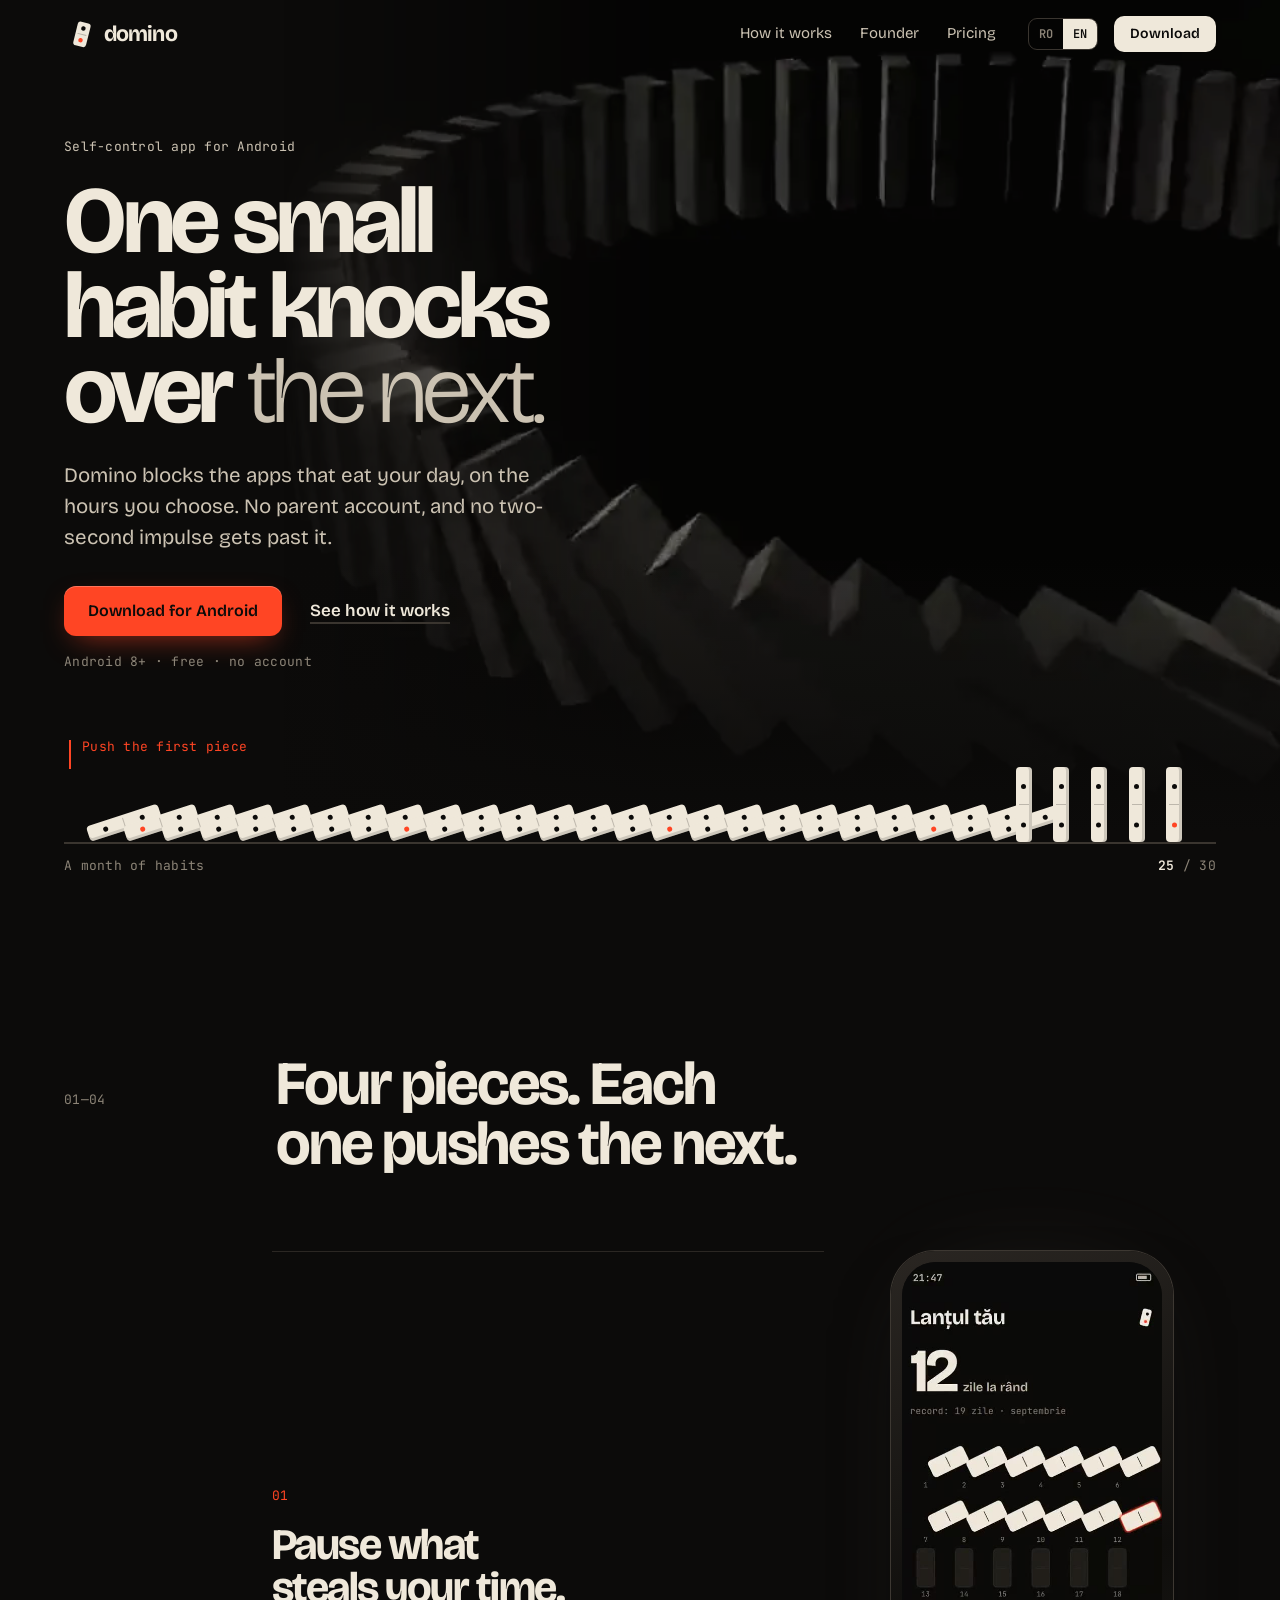
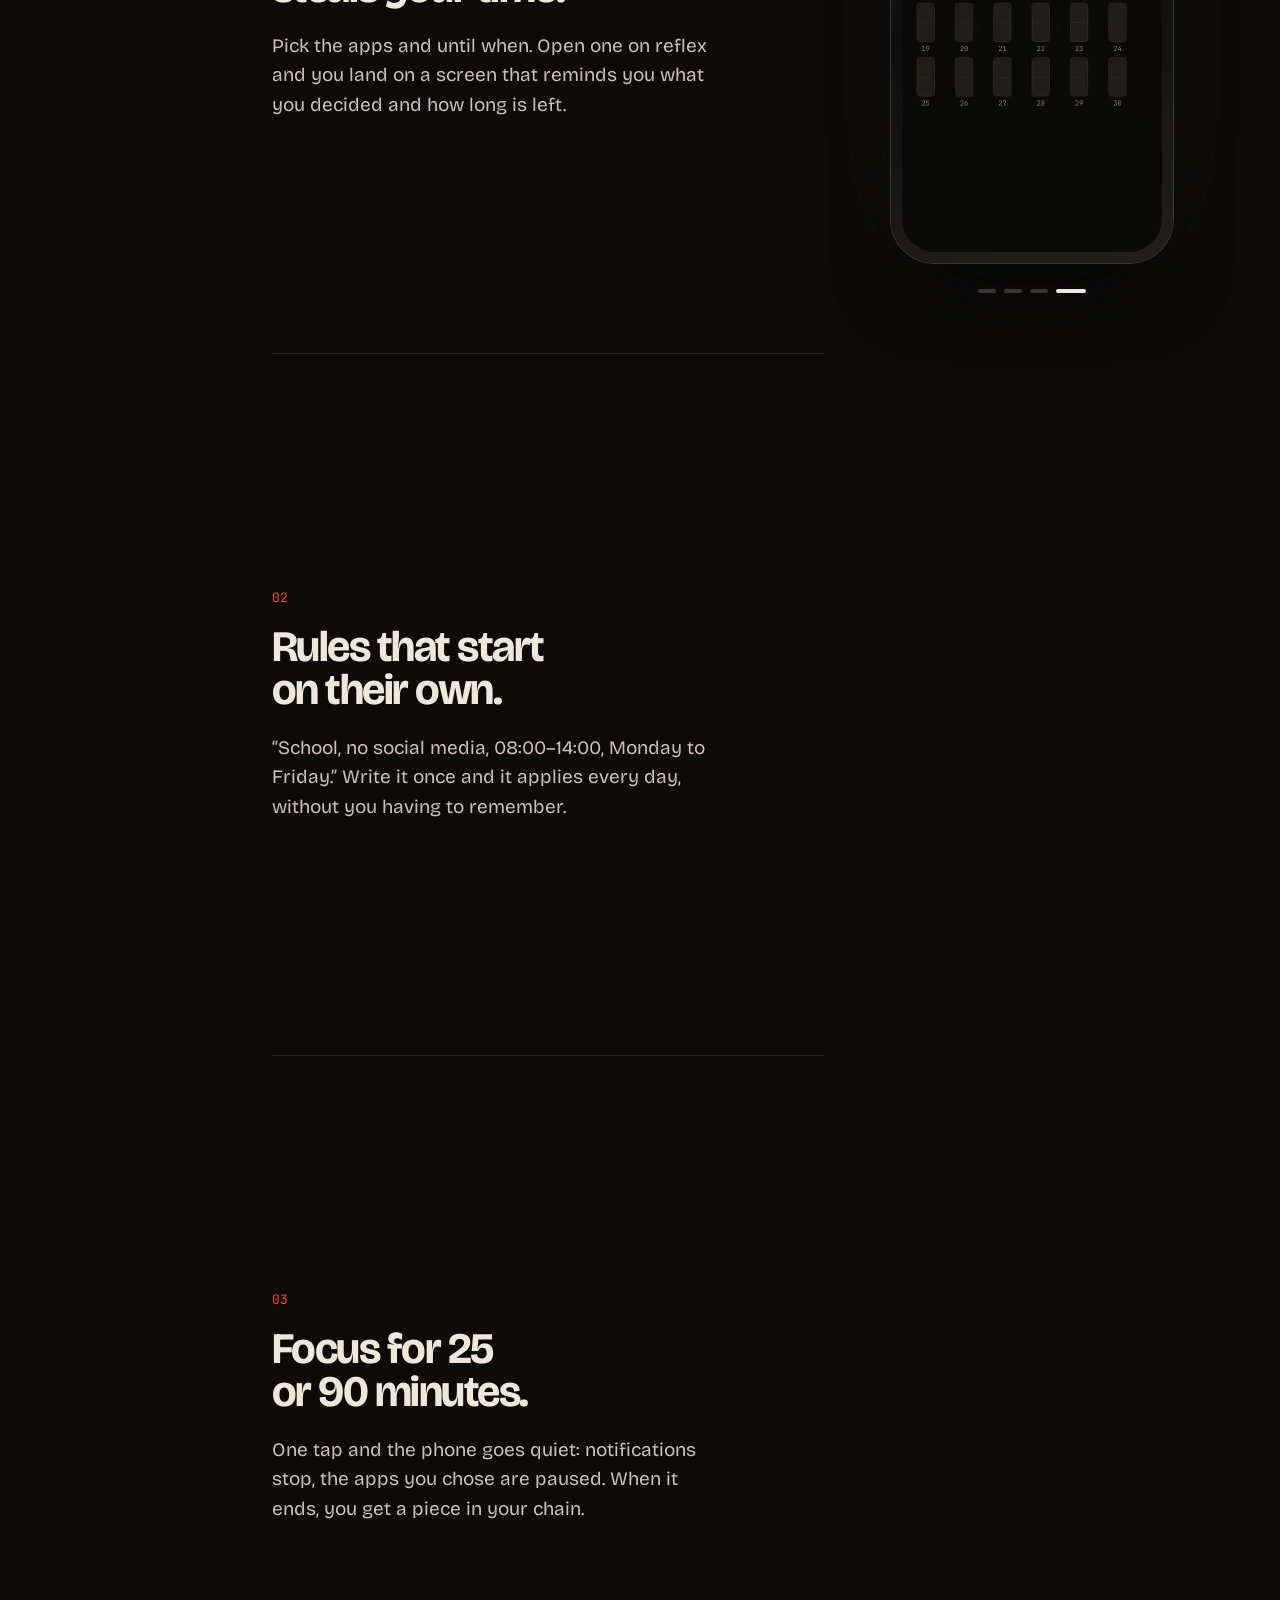
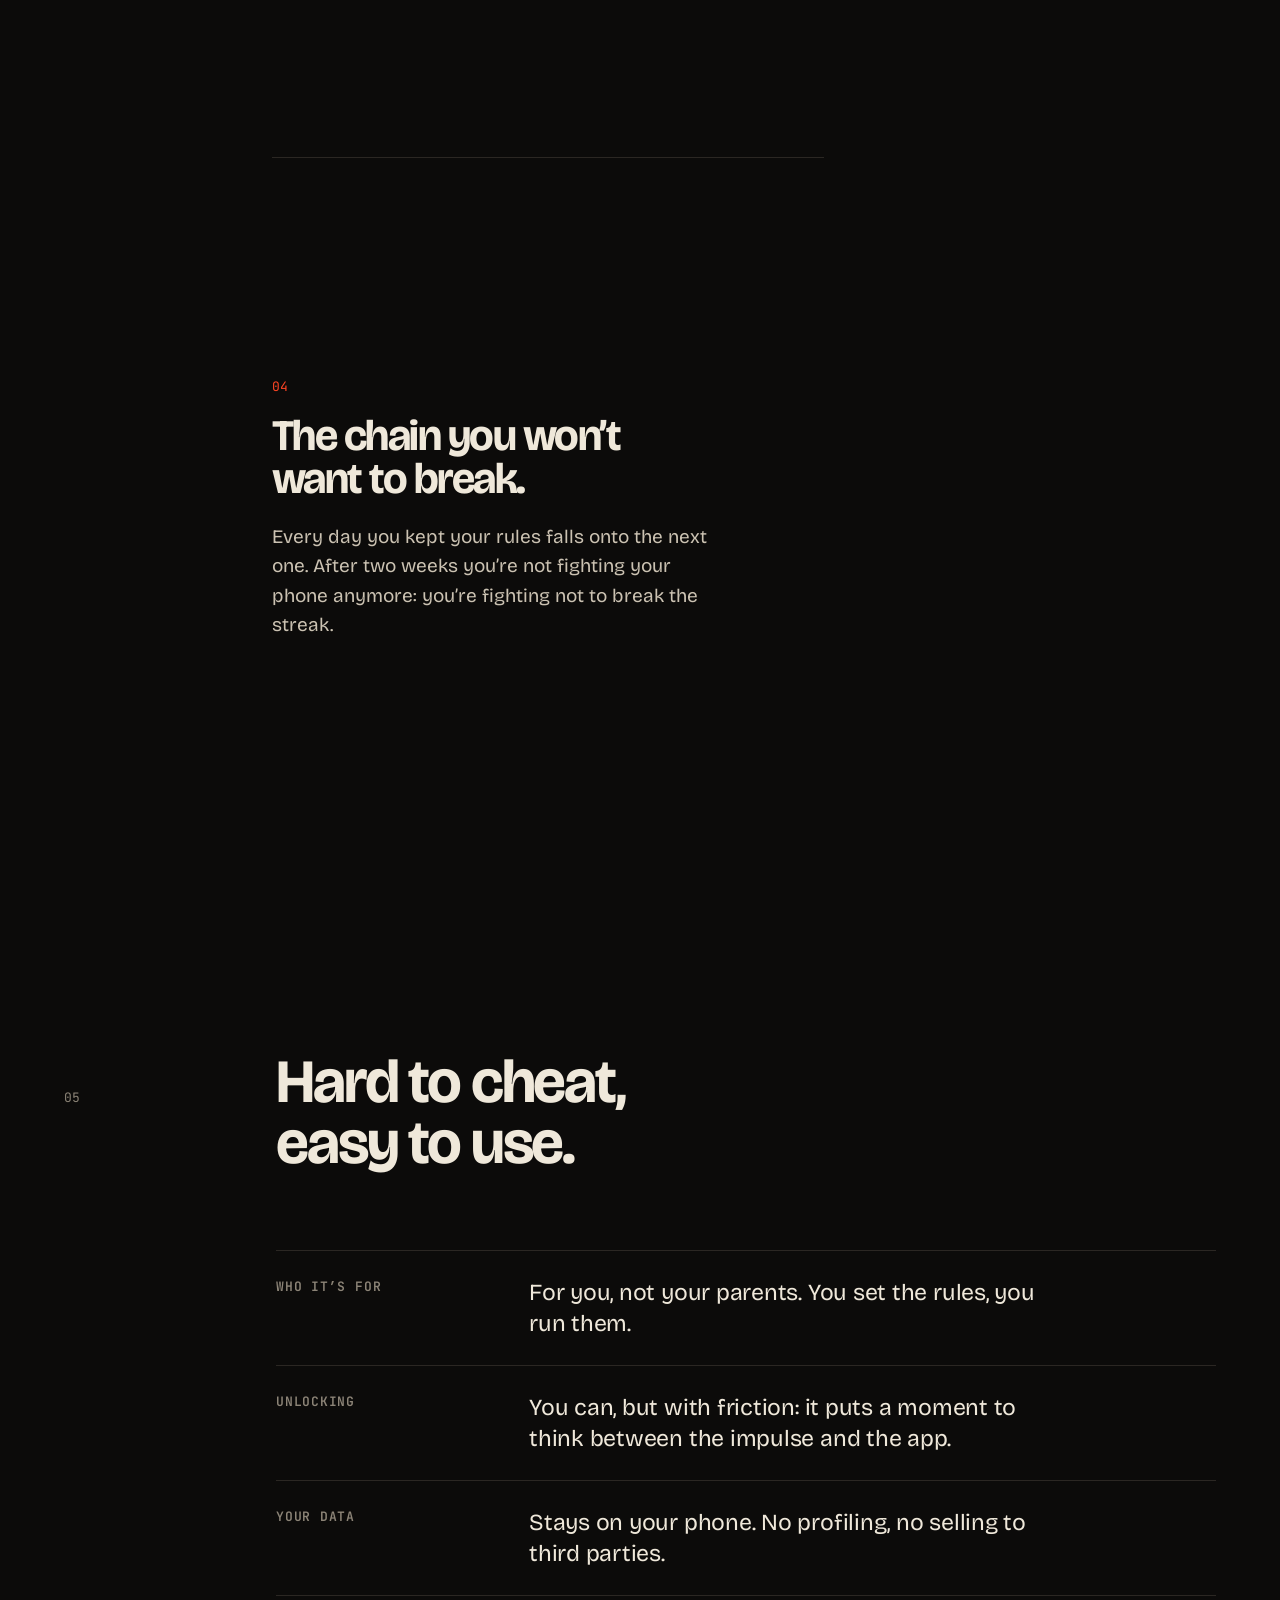
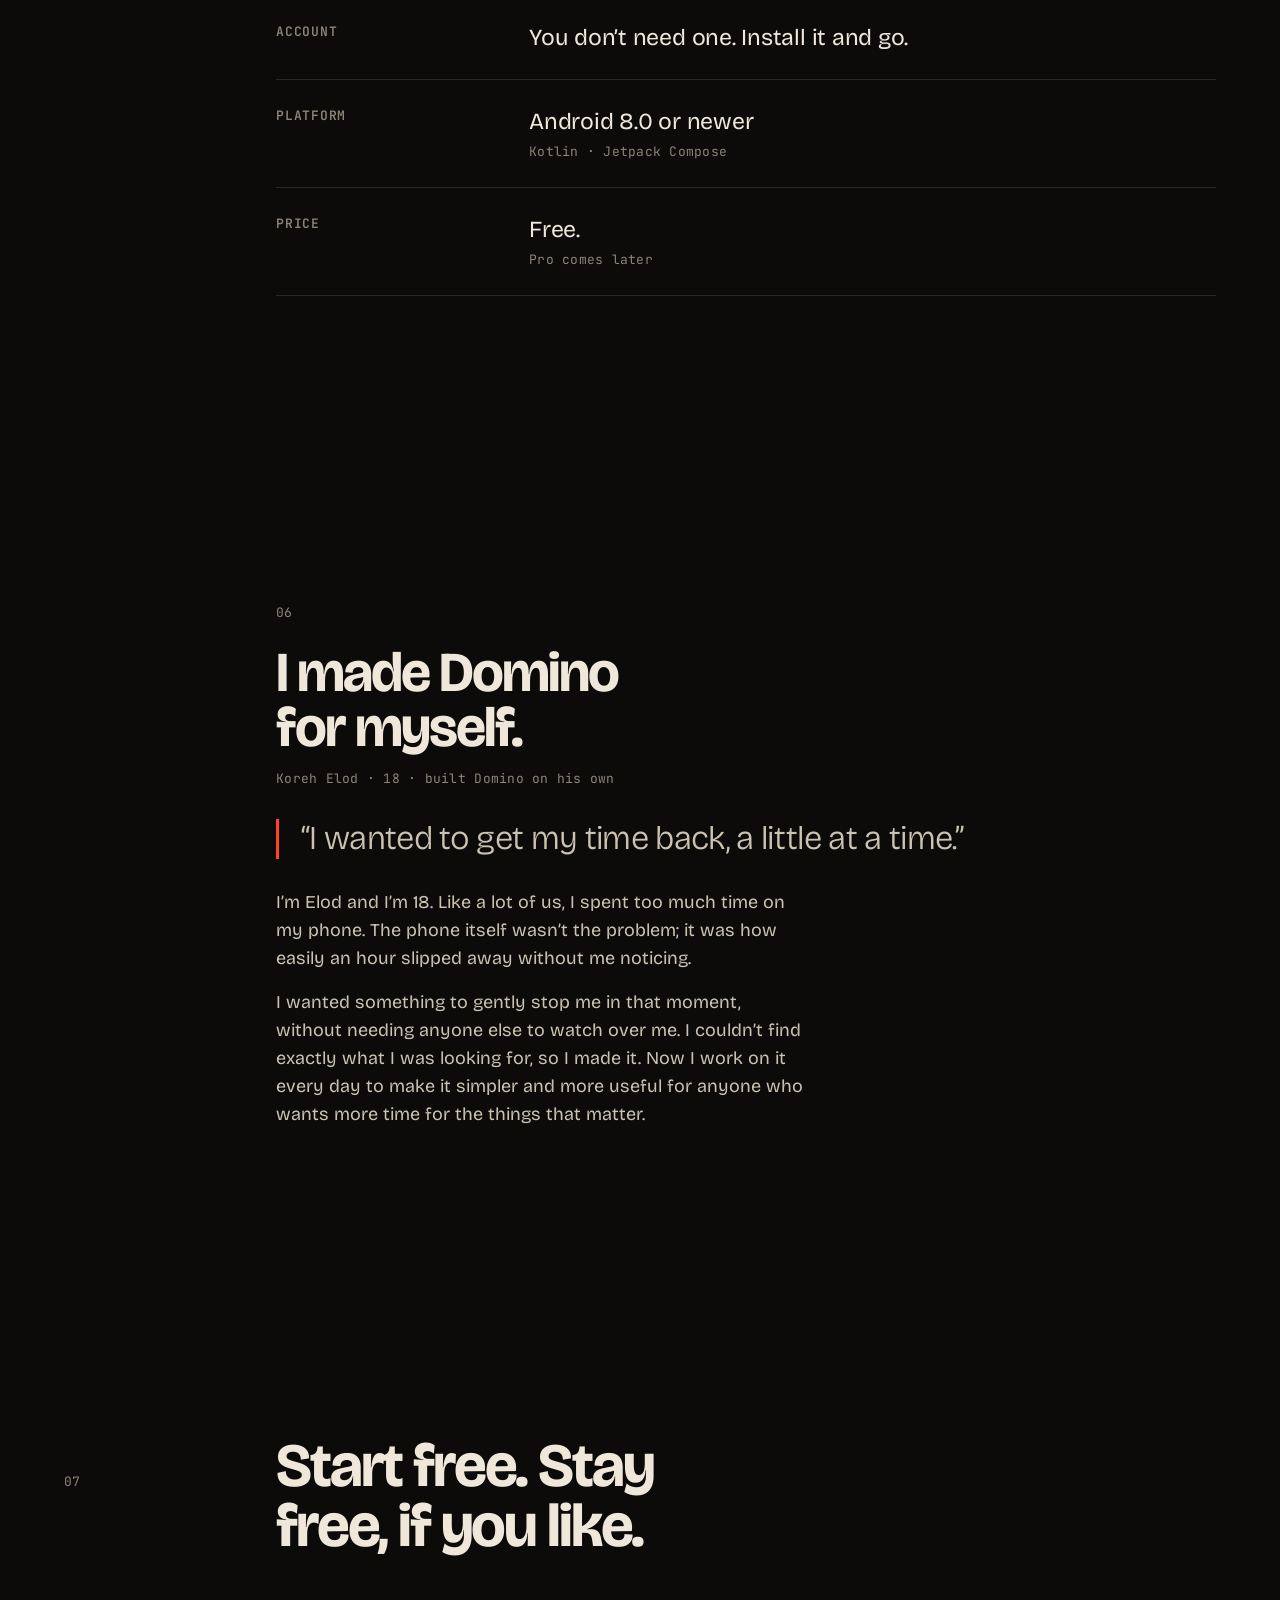
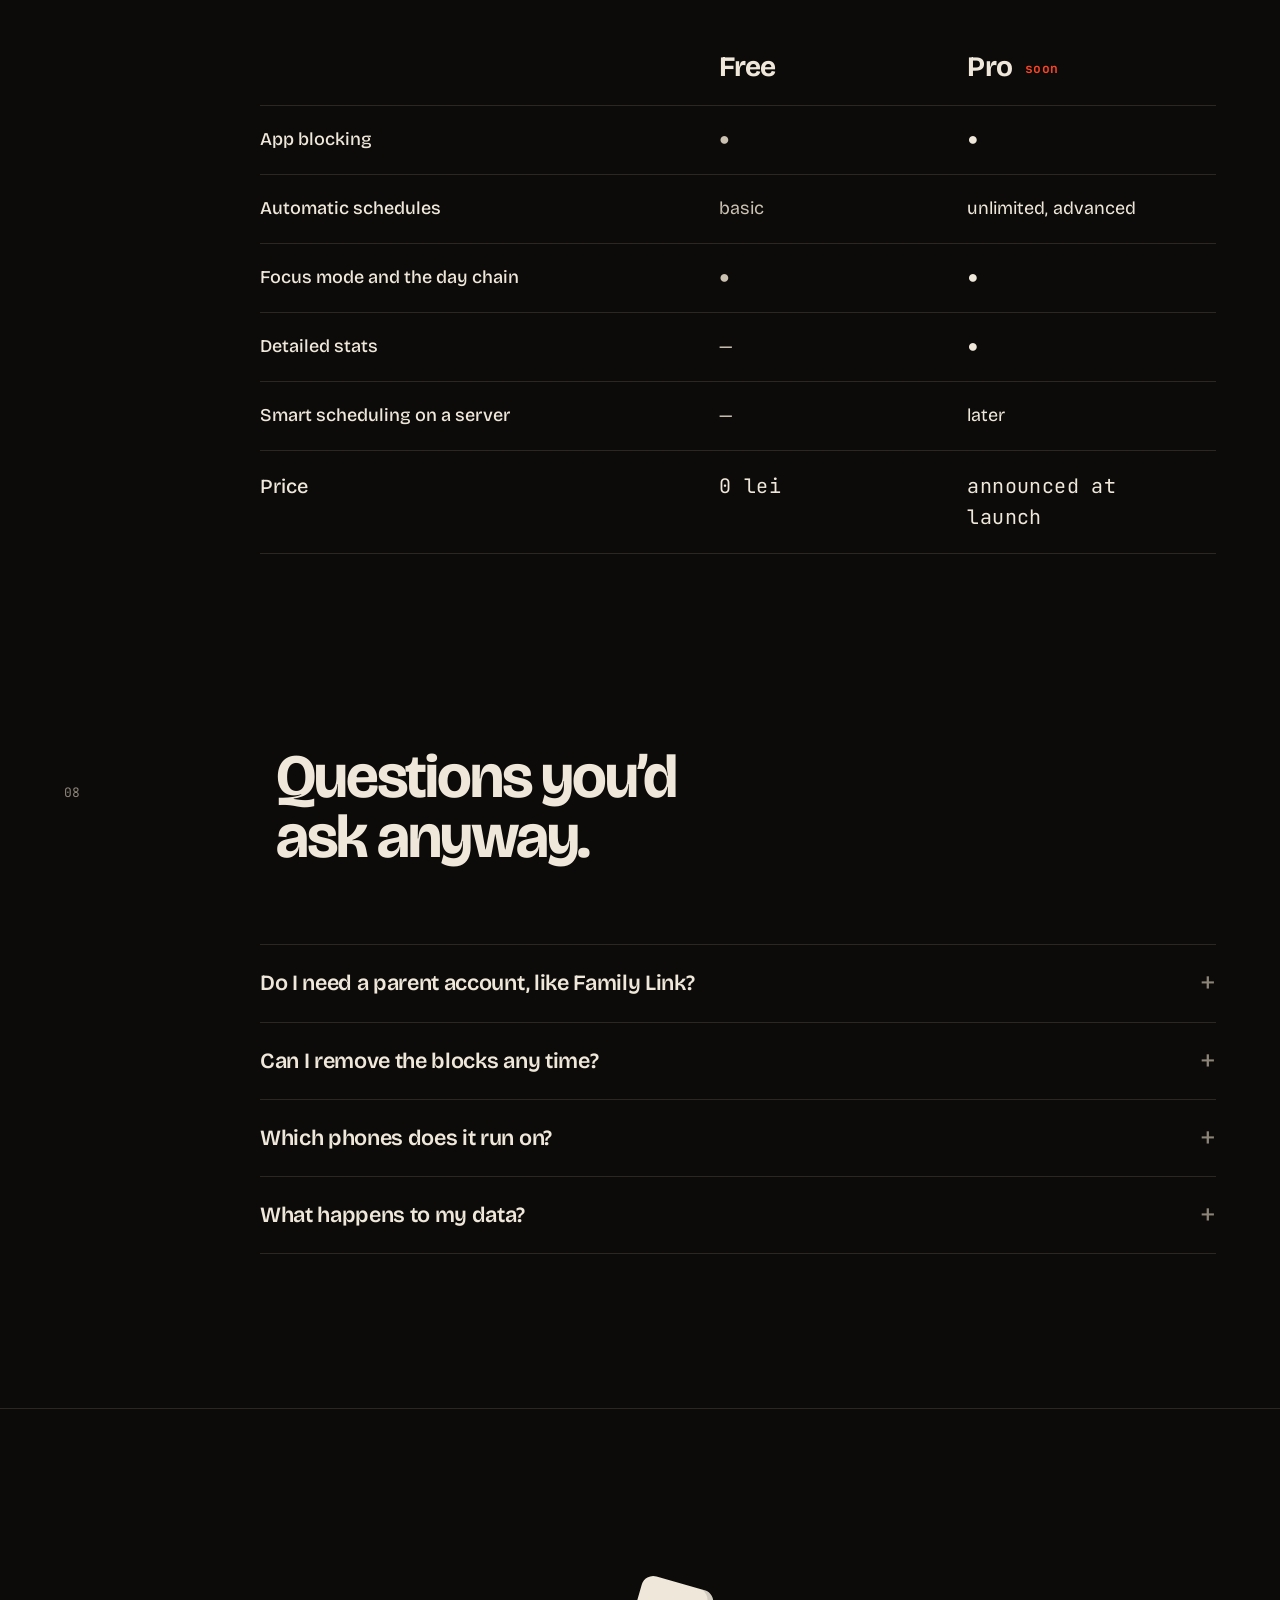
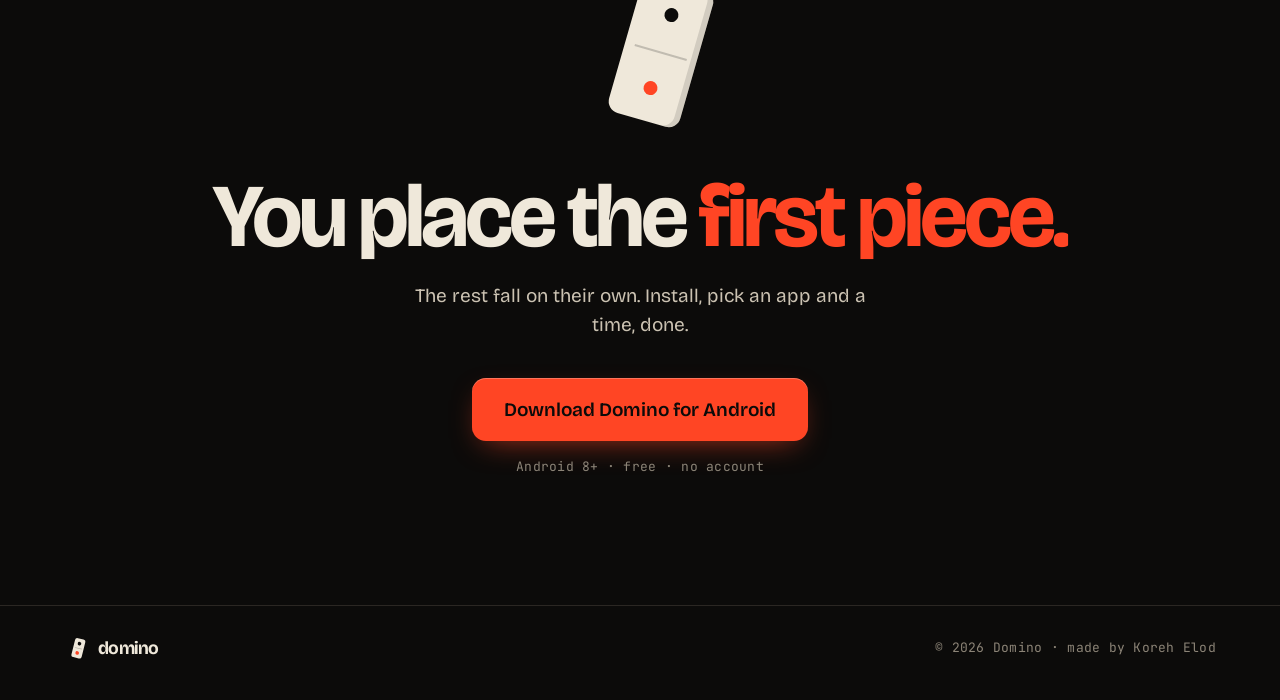
==== commit 3cc40807: "Fondator fără poză: doar textul, cu numele sub titlu Co-Authored-By: Claude Opus 5.5 <noreply@anthro" ====
--- a/index.html
+++ b/index.html
@@ -137,18 +137,12 @@
   </dl>
 </section>
 
-<!-- FONDATOR: poza lui reală, cu camera în mână; textul e scurt și la persoana întâi. -->
+<!-- FONDATOR: doar text, la persoana întâi. -->
 <section class="founder" id="fondator" aria-labelledby="f-h">
-  <figure class="founder__photo">
-    <picture>
-      <source media="(max-width: 700px)" srcset="assets/media/elod-camera-700.webp">
-      <img src="assets/media/elod-camera.webp" alt="Koreh Elod, fondatorul Domino, cu un gimbal și căștile la gât" width="788" height="1400" loading="lazy" decoding="async">
-    </picture>
-    <figcaption class="mono">Koreh Elod · <span data-t="f.cap">18 ani · a făcut Domino singur</span></figcaption>
-  </figure>
   <div class="founder__text">
     <span class="idx mono">06</span>
     <h2 id="f-h" data-t="f.h">Am făcut Domino pentru mine.</h2>
+    <p class="founder__by mono">Koreh Elod · <span data-t="f.cap">18 ani · a făcut Domino singur</span></p>
     <blockquote data-t="f.q">„Voiam să-mi recapăt timpul, puțin câte puțin.”</blockquote>
     <p data-t="f.p1">Sunt Elod și am 18 ani. Ca mulți dintre noi, îmi petreceam prea mult timp pe telefon. Nu mă deranja telefonul în sine, ci cât de ușor pierdeam o oră fără să-mi dau seama.</p>
     <p data-t="f.p2">Voiam ceva care să mă oprească blând în momentul ăla, fără să am nevoie de altcineva care să mă supravegheze. Nu am găsit exact ce căutam, așa că l-am făcut. Acum lucrez la el în fiecare zi, ca să fie mai simplu și mai util pentru oricine vrea mai mult timp pentru lucrurile care contează.</p>
--- a/assets/site.css
+++ b/assets/site.css
@@ -123,11 +123,9 @@
 .spec__table dd .mono{display:block;margin-top:6px}
 
 /* ——— fondator ——— */
-.founder{display:grid;grid-template-columns:minmax(80px,1fr) 2fr 3fr;gap:24px;padding:clamp(60px,8vw,120px) var(--pad);align-items:center}
-.founder__photo{grid-column:1 / 3;margin:0;position:relative}
-.founder__photo img{width:100%;aspect-ratio:4/5;object-fit:cover;object-position:50% 30%;border-radius:4px;filter:grayscale(.15) contrast(1.05)}
-.founder__photo figcaption{margin-top:12px;color:var(--ash)}
-.founder__text{padding-left:clamp(0px,4vw,60px)}
+.founder{display:grid;grid-template-columns:minmax(80px,1fr) 5fr;gap:24px;padding:clamp(90px,12vw,160px) var(--pad)}
+.founder__text{grid-column:2}
+.founder .founder__by{margin-top:14px;color:var(--ash);font-size:13px;max-width:none}
 .founder__text .idx{display:block;margin-bottom:22px}
 .founder h2{font-size:clamp(34px,4.4vw,64px);line-height:.98;max-width:13ch}
 .founder blockquote{margin:30px 0;font:300 clamp(24px,2.6vw,36px)/1.2 var(--f);letter-spacing:-.02em;color:var(--bone-2);
@@ -191,8 +189,7 @@
   .step__video{display:block;margin-top:30px;width:min(300px,78vw);aspect-ratio:390/844;height:auto;object-fit:cover;border-radius:28px;
     border:9px solid #1d1a17;box-shadow:0 0 0 1px #3d3832, 0 30px 60px -30px #000}
   .founder{grid-template-columns:1fr}
-  .founder__photo{grid-column:1}
-  .founder__text{padding-left:0}
+  .founder__text{grid-column:1}
   .plans,.faq__list{max-width:none}
   .plans td{width:30%}
 }
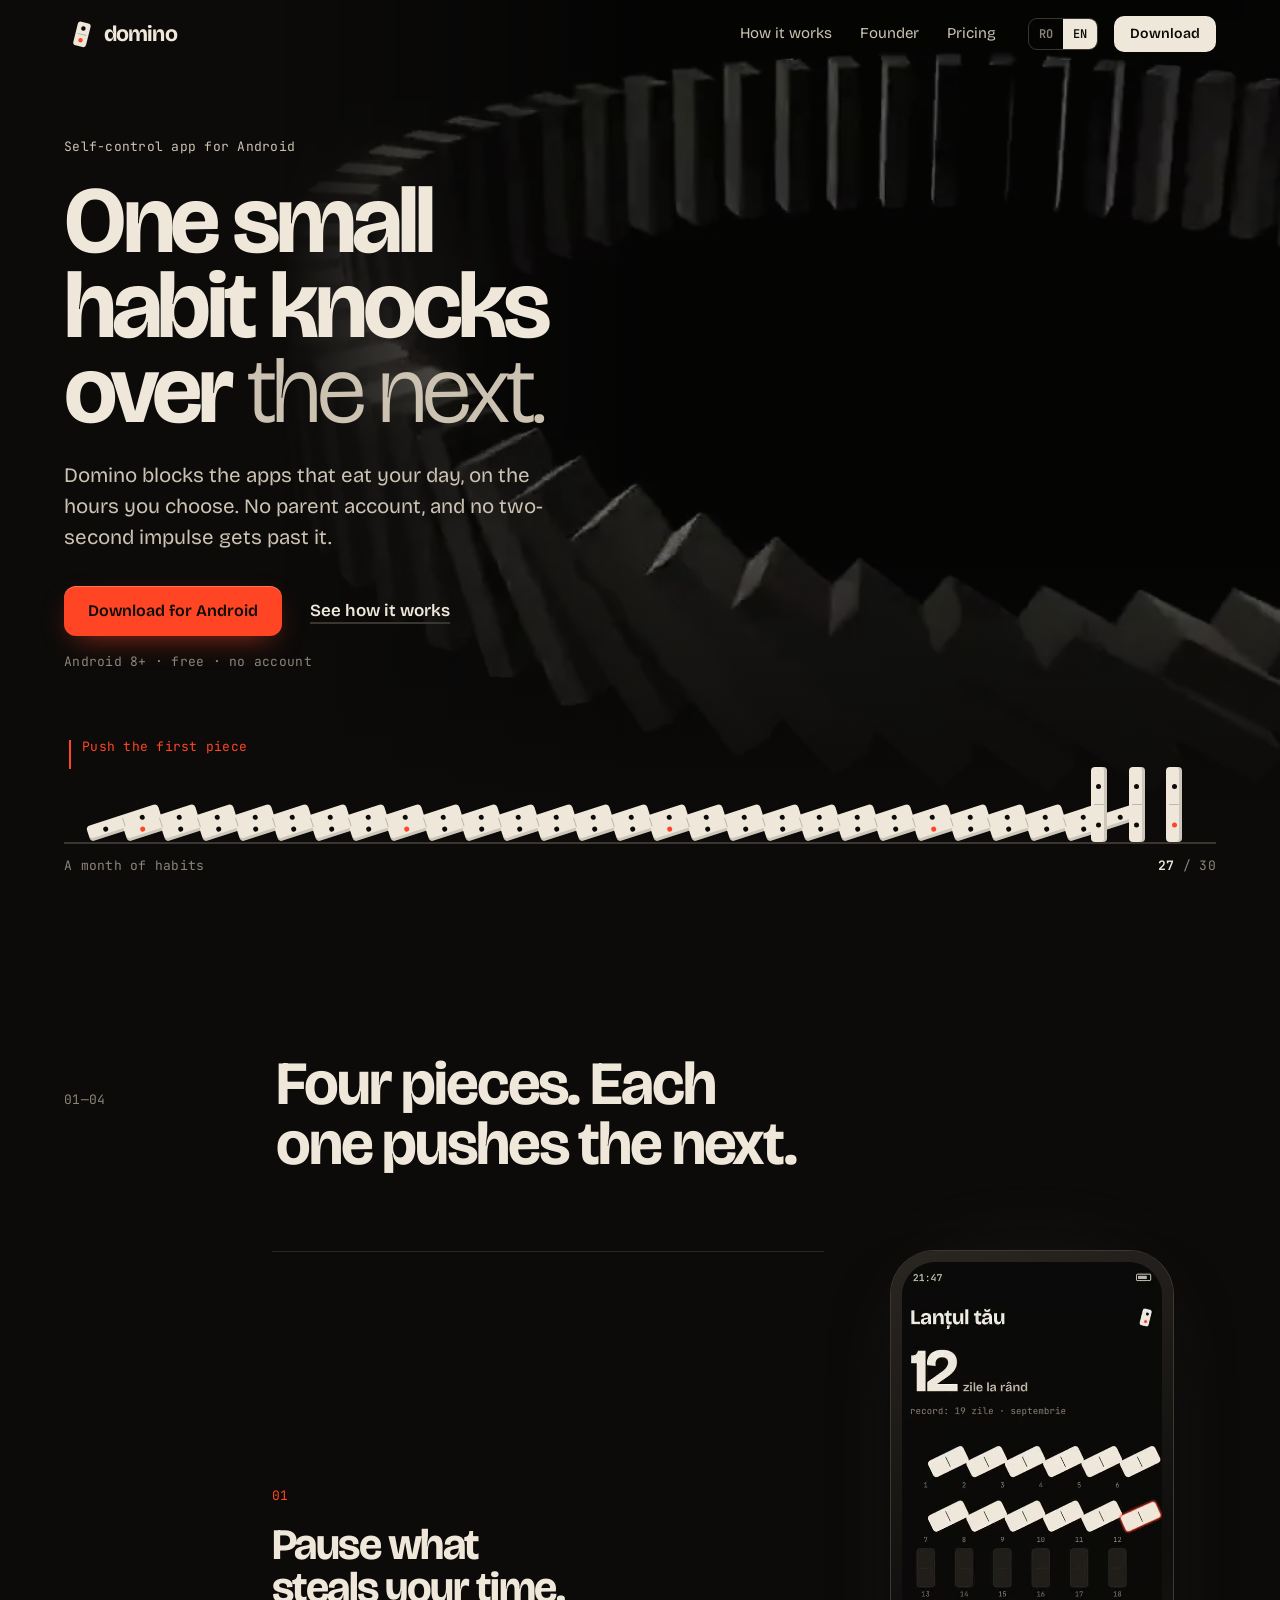
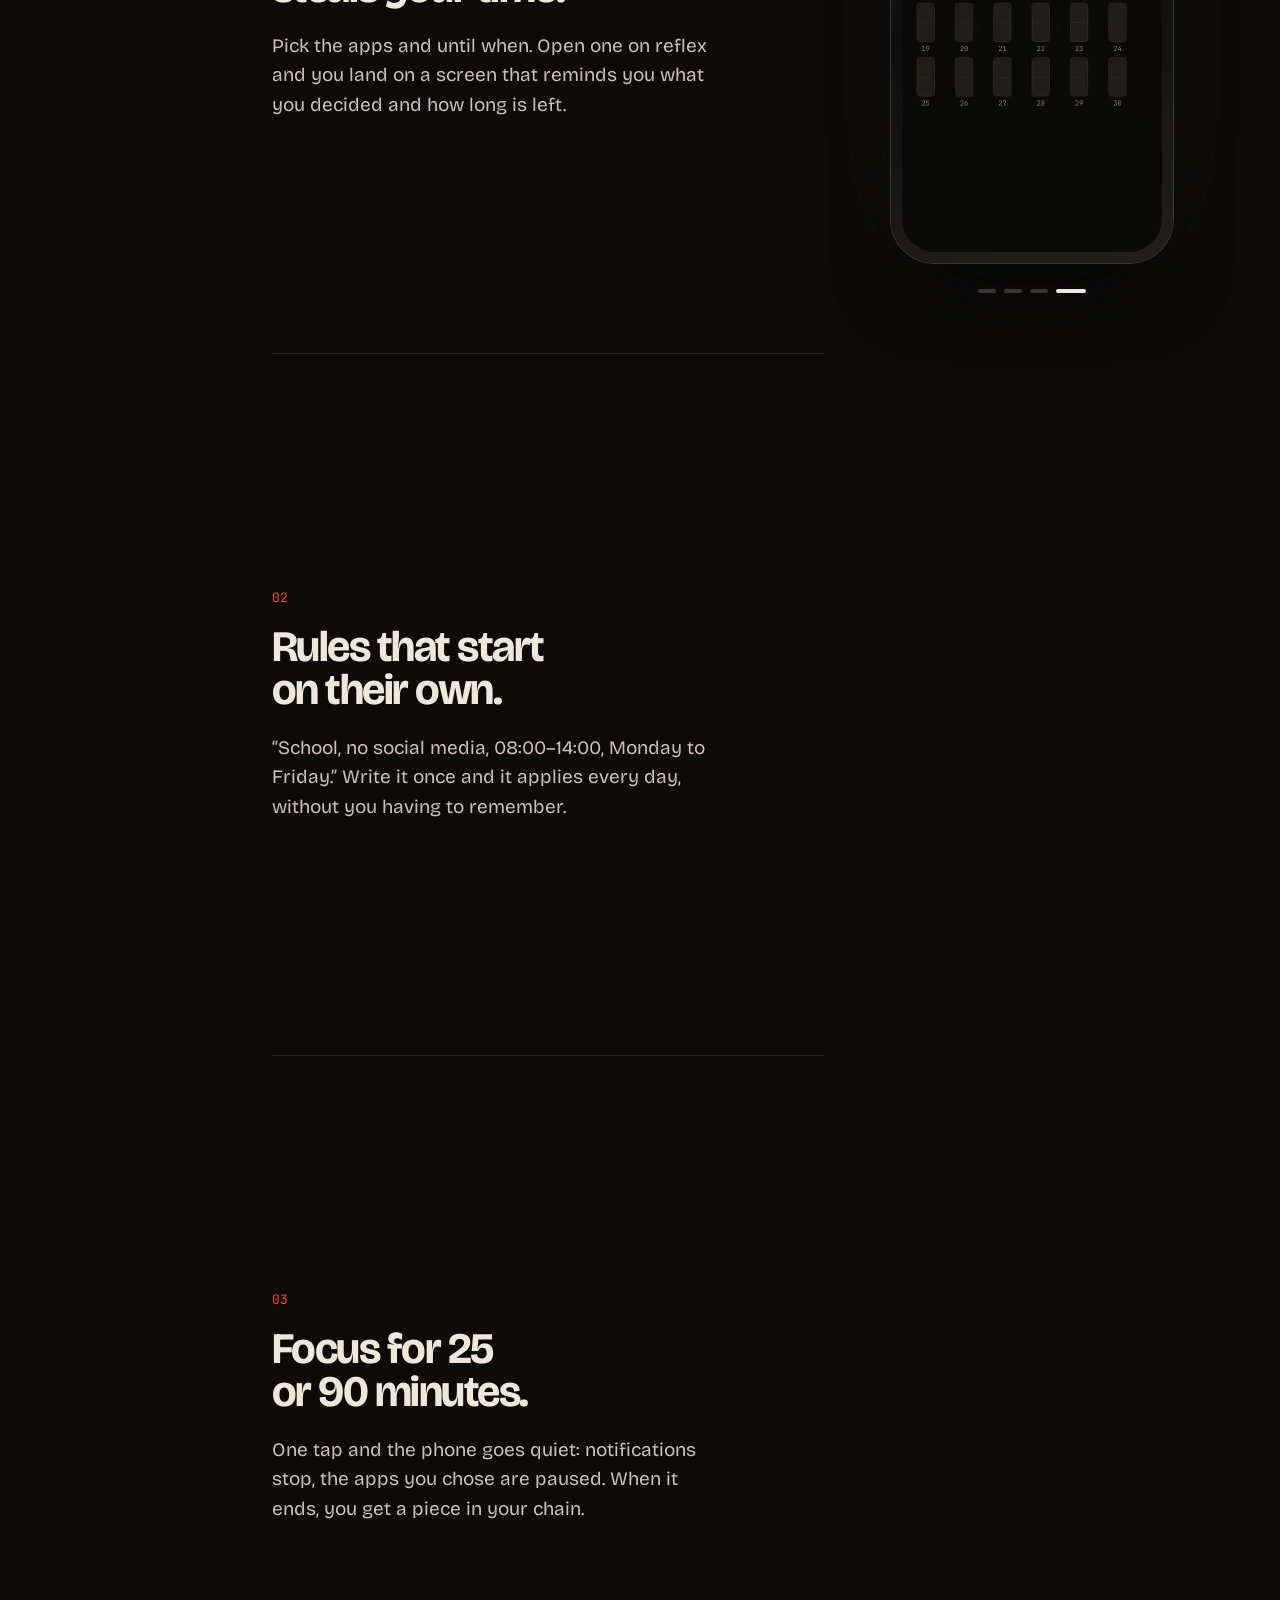
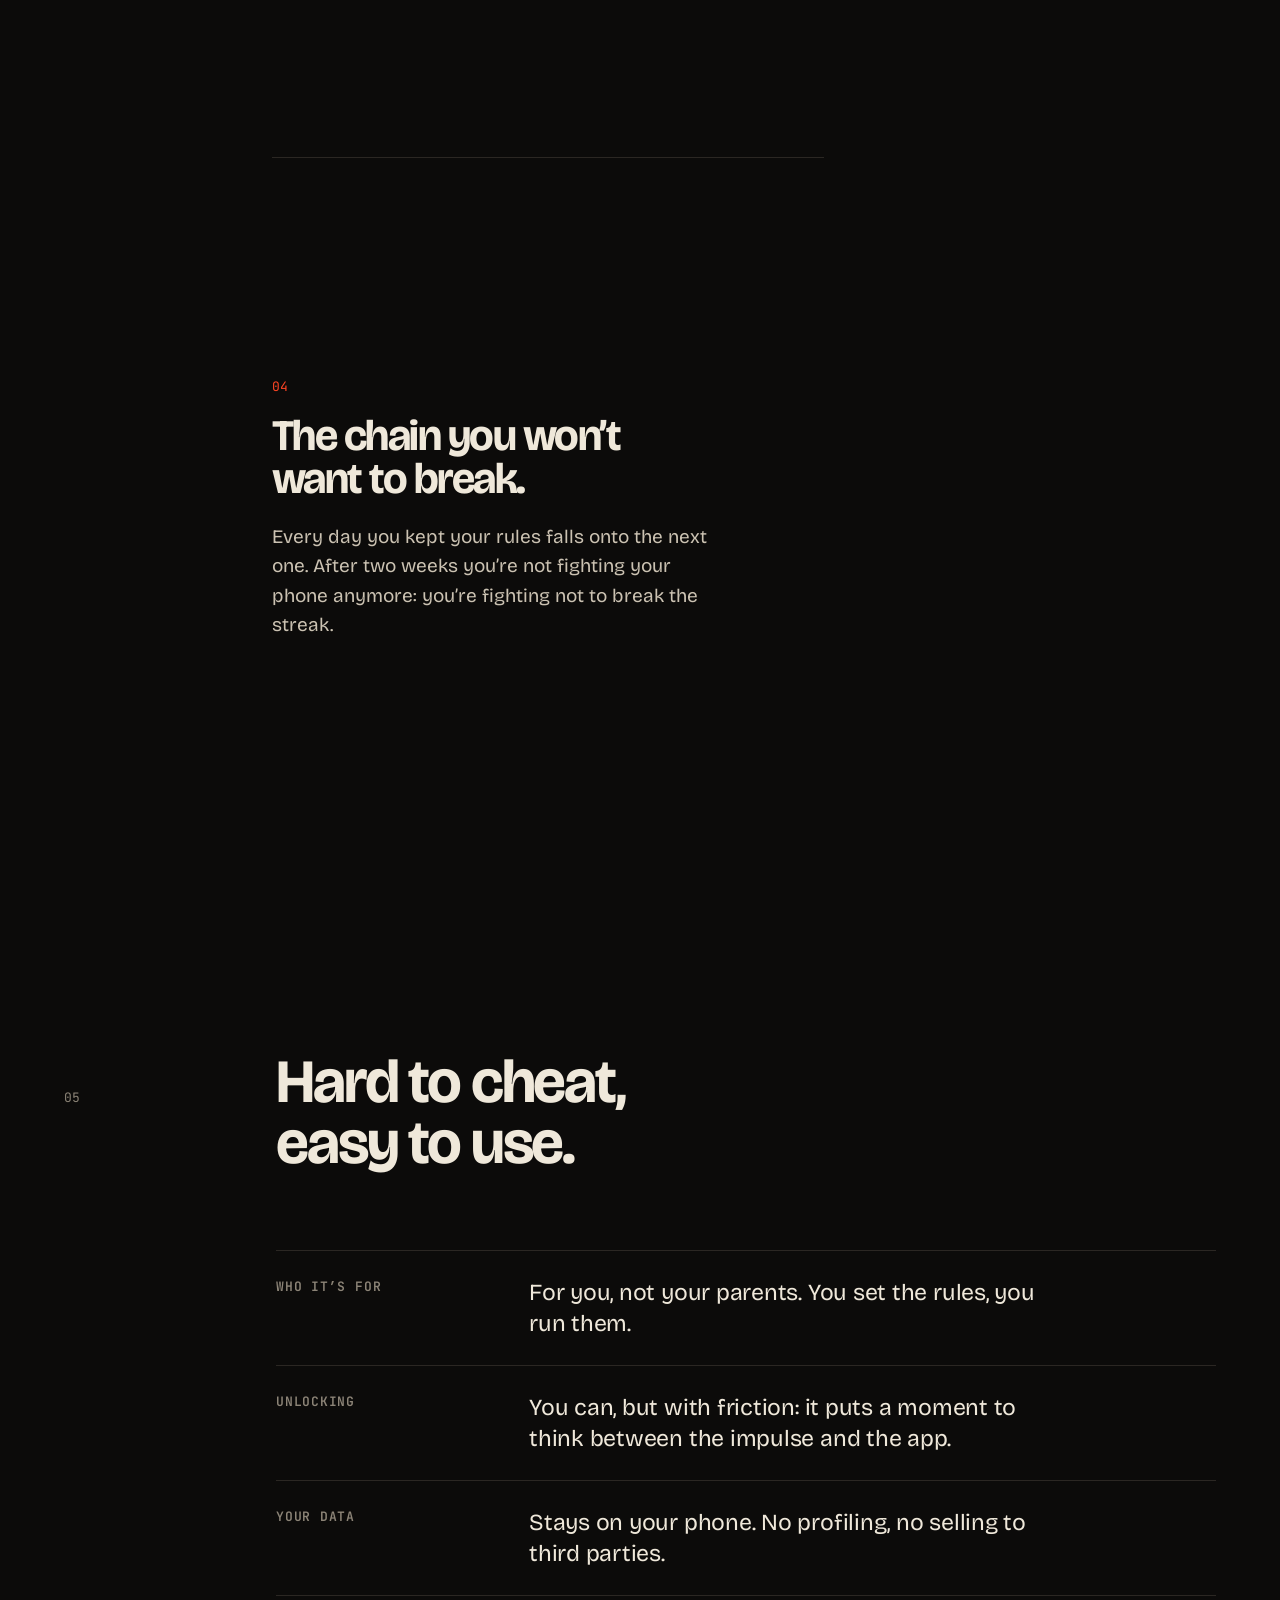
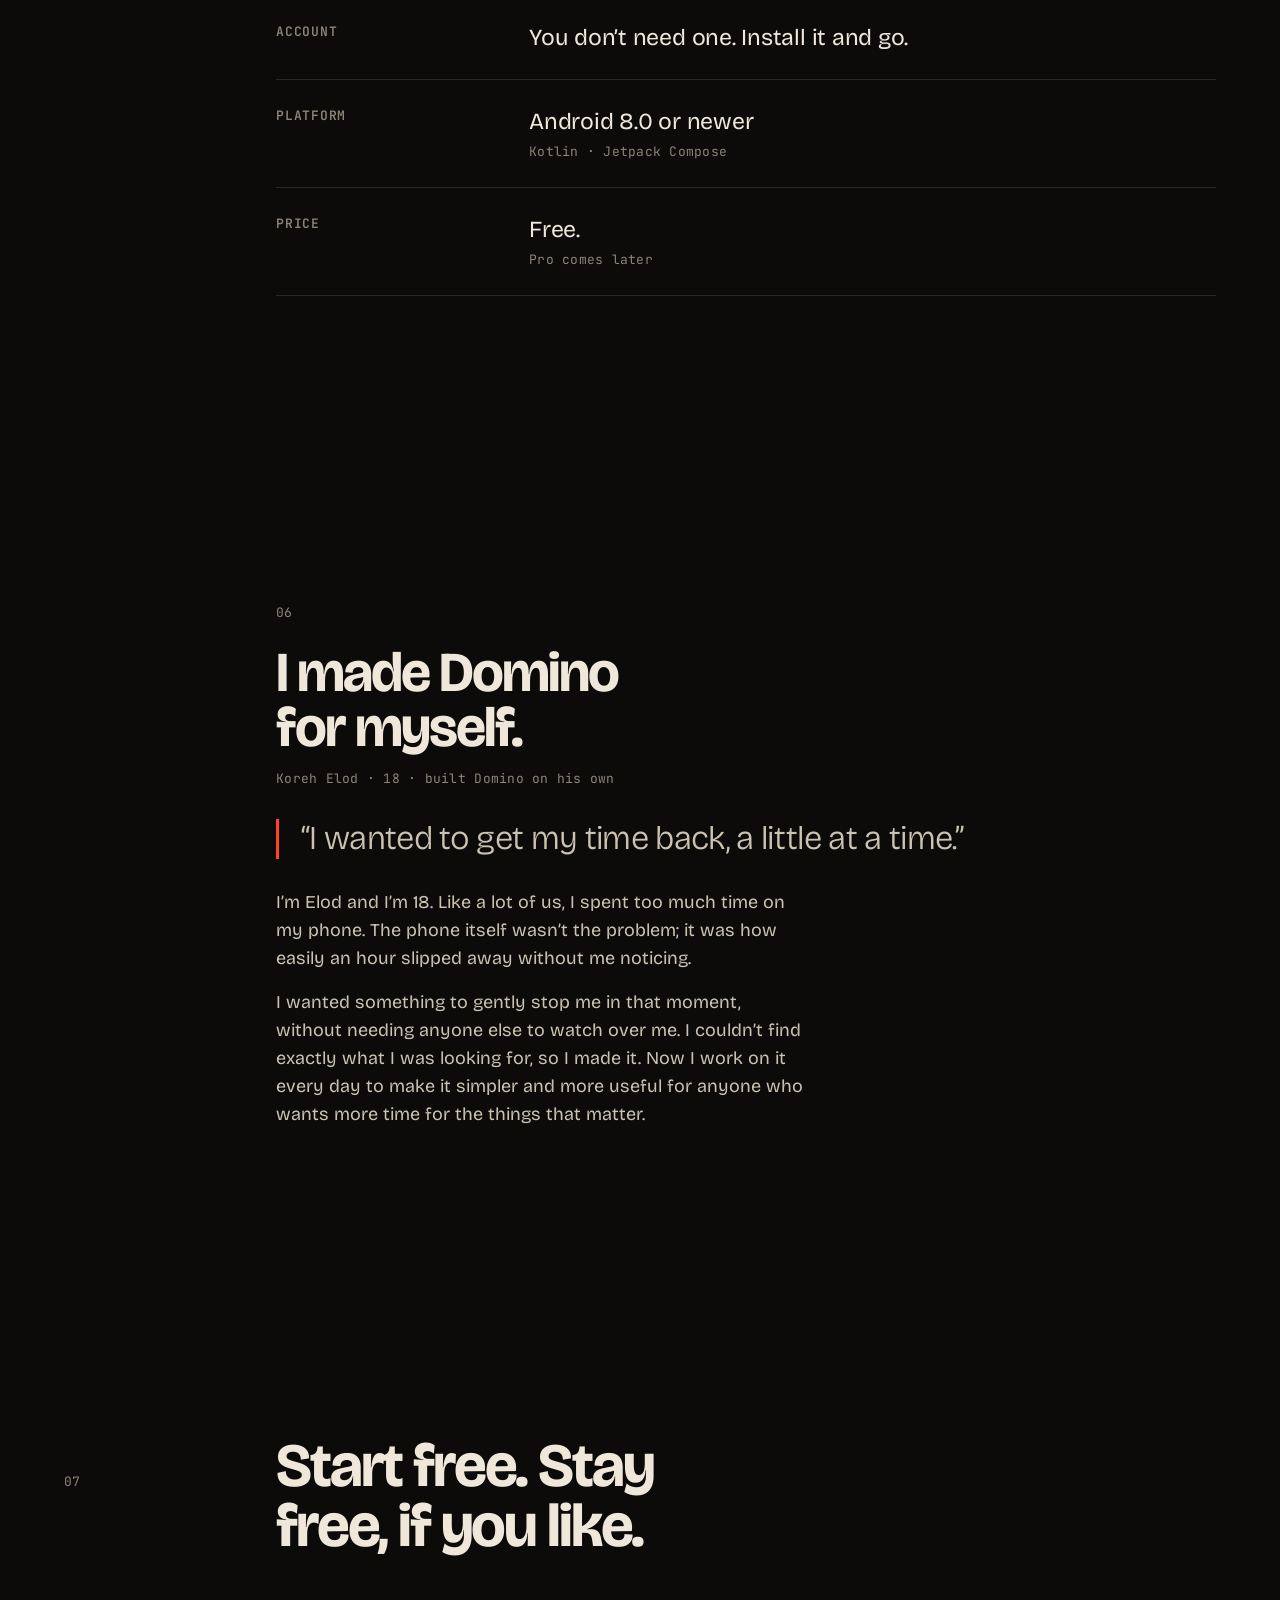
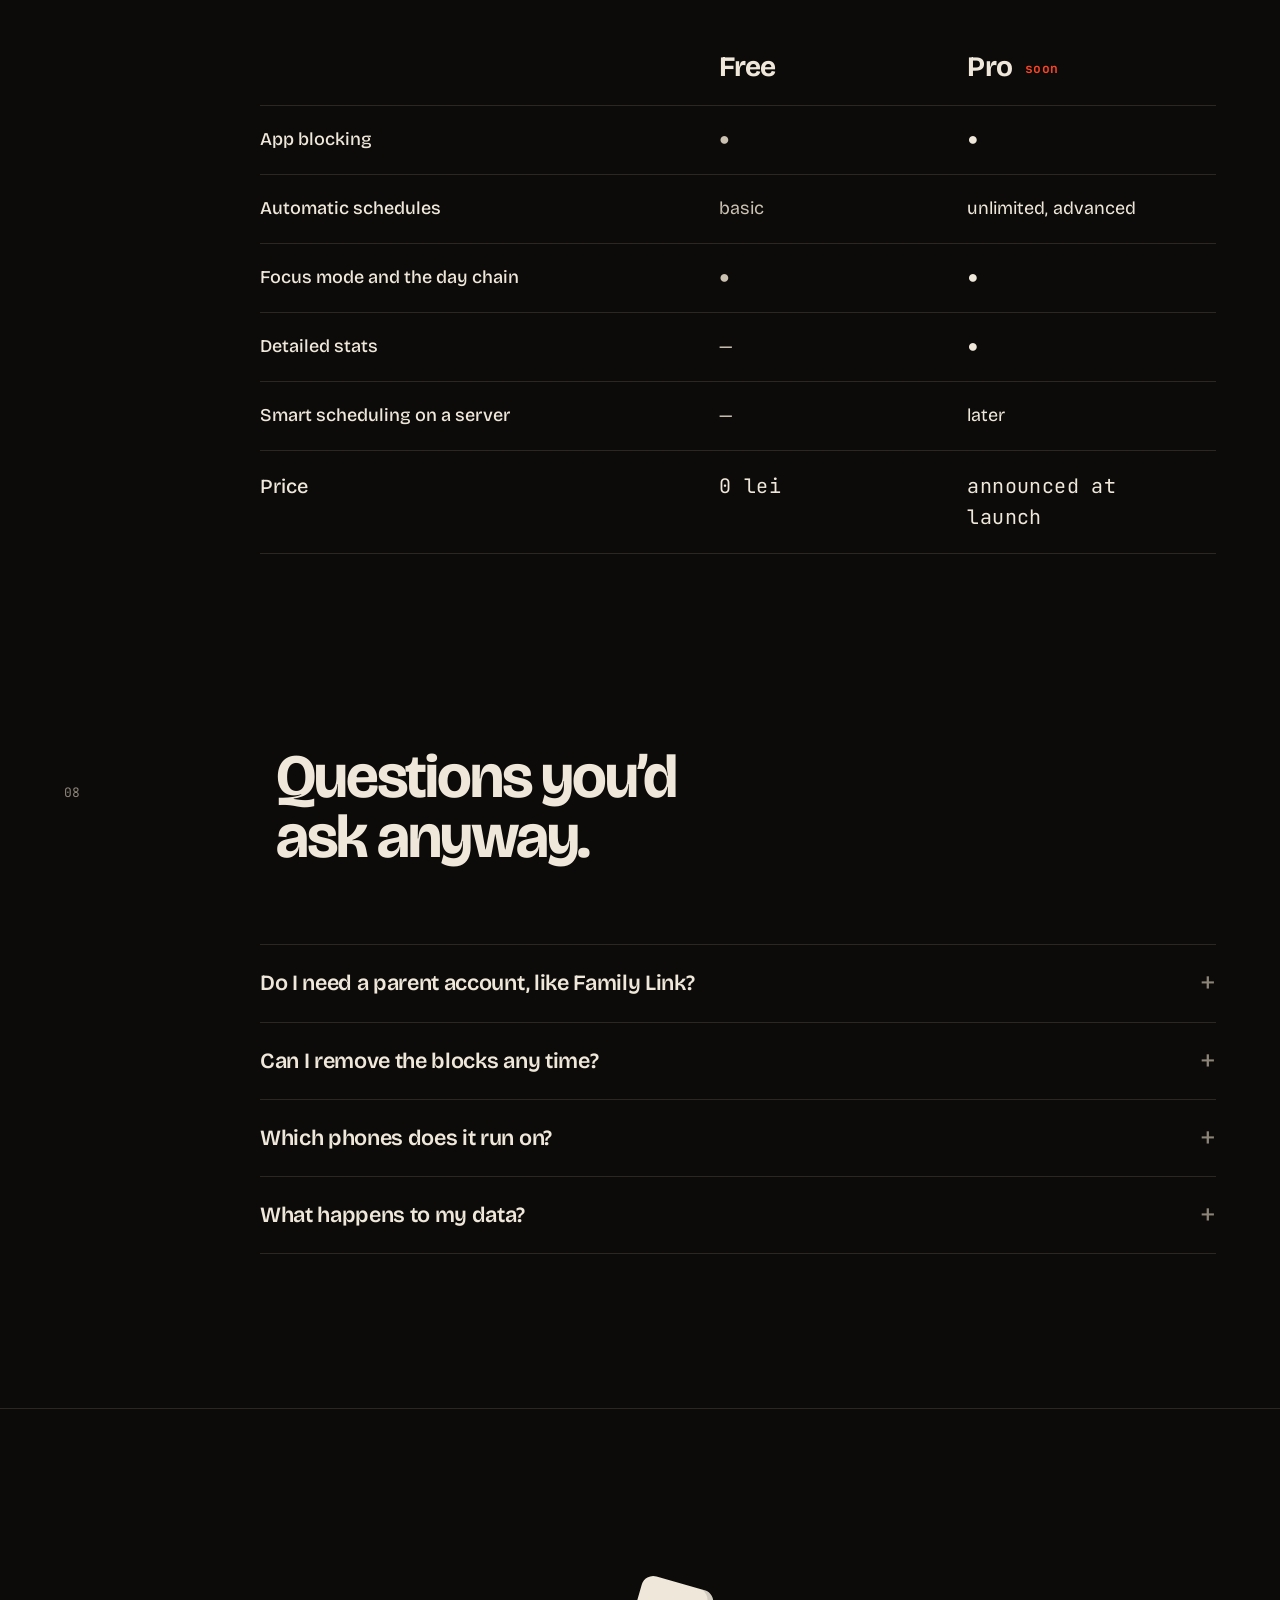
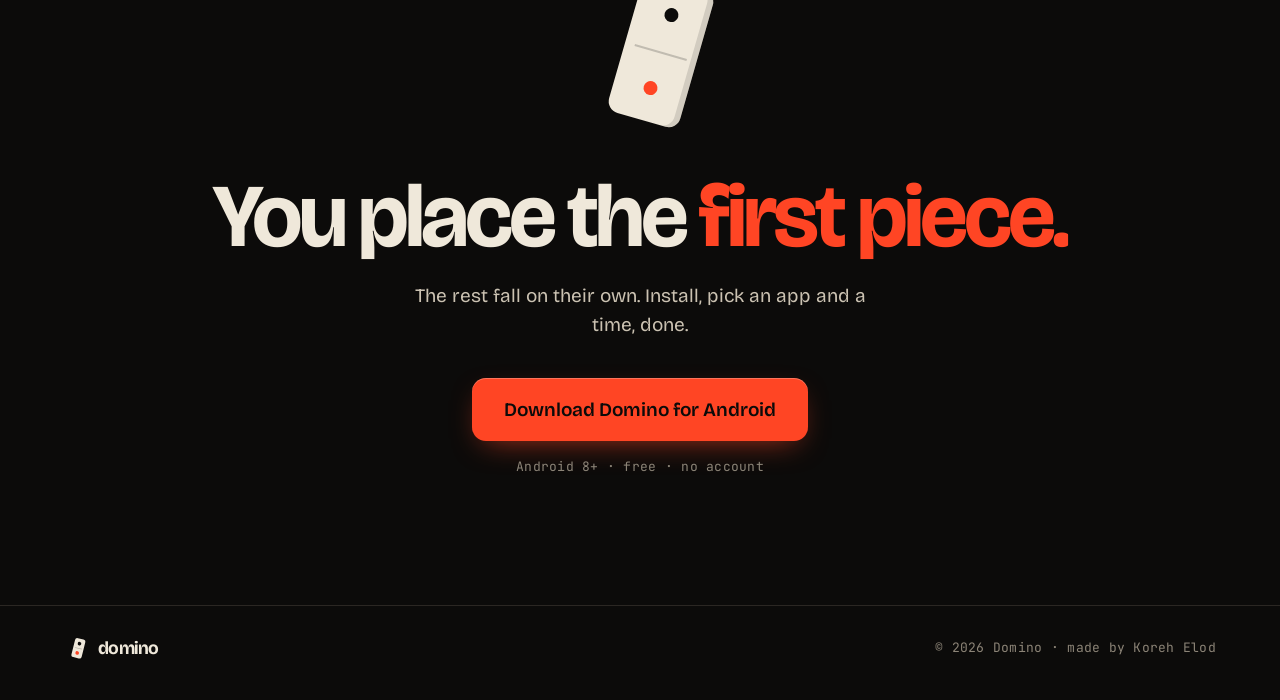
==== commit 14f7cf41: "Versiune pe CSS/JS, ca telefoanele să nu combine HTML-ul nou cu CSS-ul vechi din cache Co-Authored-B" ====
--- a/index.html
+++ b/index.html
@@ -19,8 +19,8 @@
 <link rel="icon" href="assets/img/favicon.svg" type="image/svg+xml">
 <link rel="preload" href="assets/fonts/bricolage-grotesque-300_800-latin.woff2" as="font" type="font/woff2" crossorigin>
 <link rel="preload" href="assets/media/lant-poster.webp" as="image">
-<link rel="stylesheet" href="assets/fonts.css">
-<link rel="stylesheet" href="assets/site.css">
+<link rel="stylesheet" href="assets/fonts.css?v=3">
+<link rel="stylesheet" href="assets/site.css?v=3">
 <script>document.documentElement.classList.add('js');</script>
 </head>
 <body data-download="#descarca">
@@ -199,6 +199,6 @@
   <p class="mono">© 2026 Domino · <span data-t="foot.by">făcut de Koreh Elod</span></p>
 </footer>
 
-<script src="assets/site.js" defer></script>
+<script src="assets/site.js?v=3" defer></script>
 </body>
 </html>
